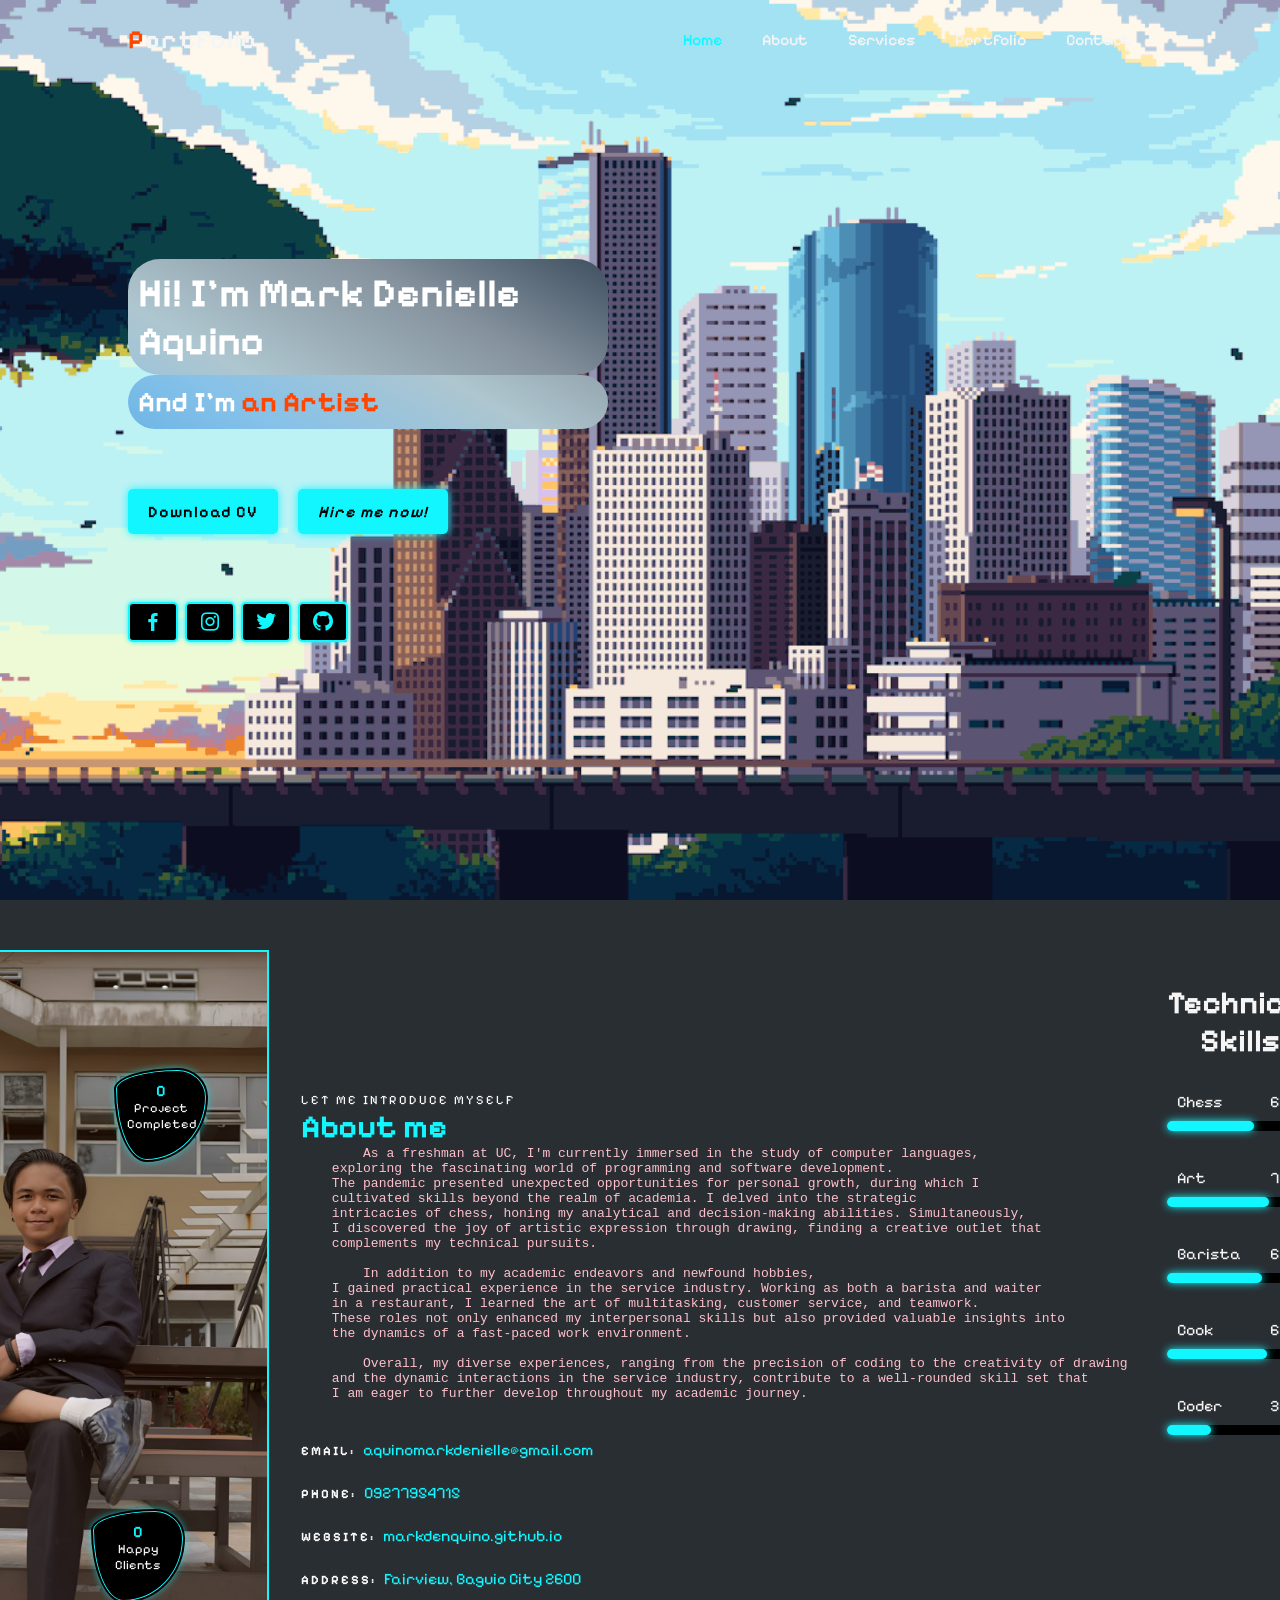
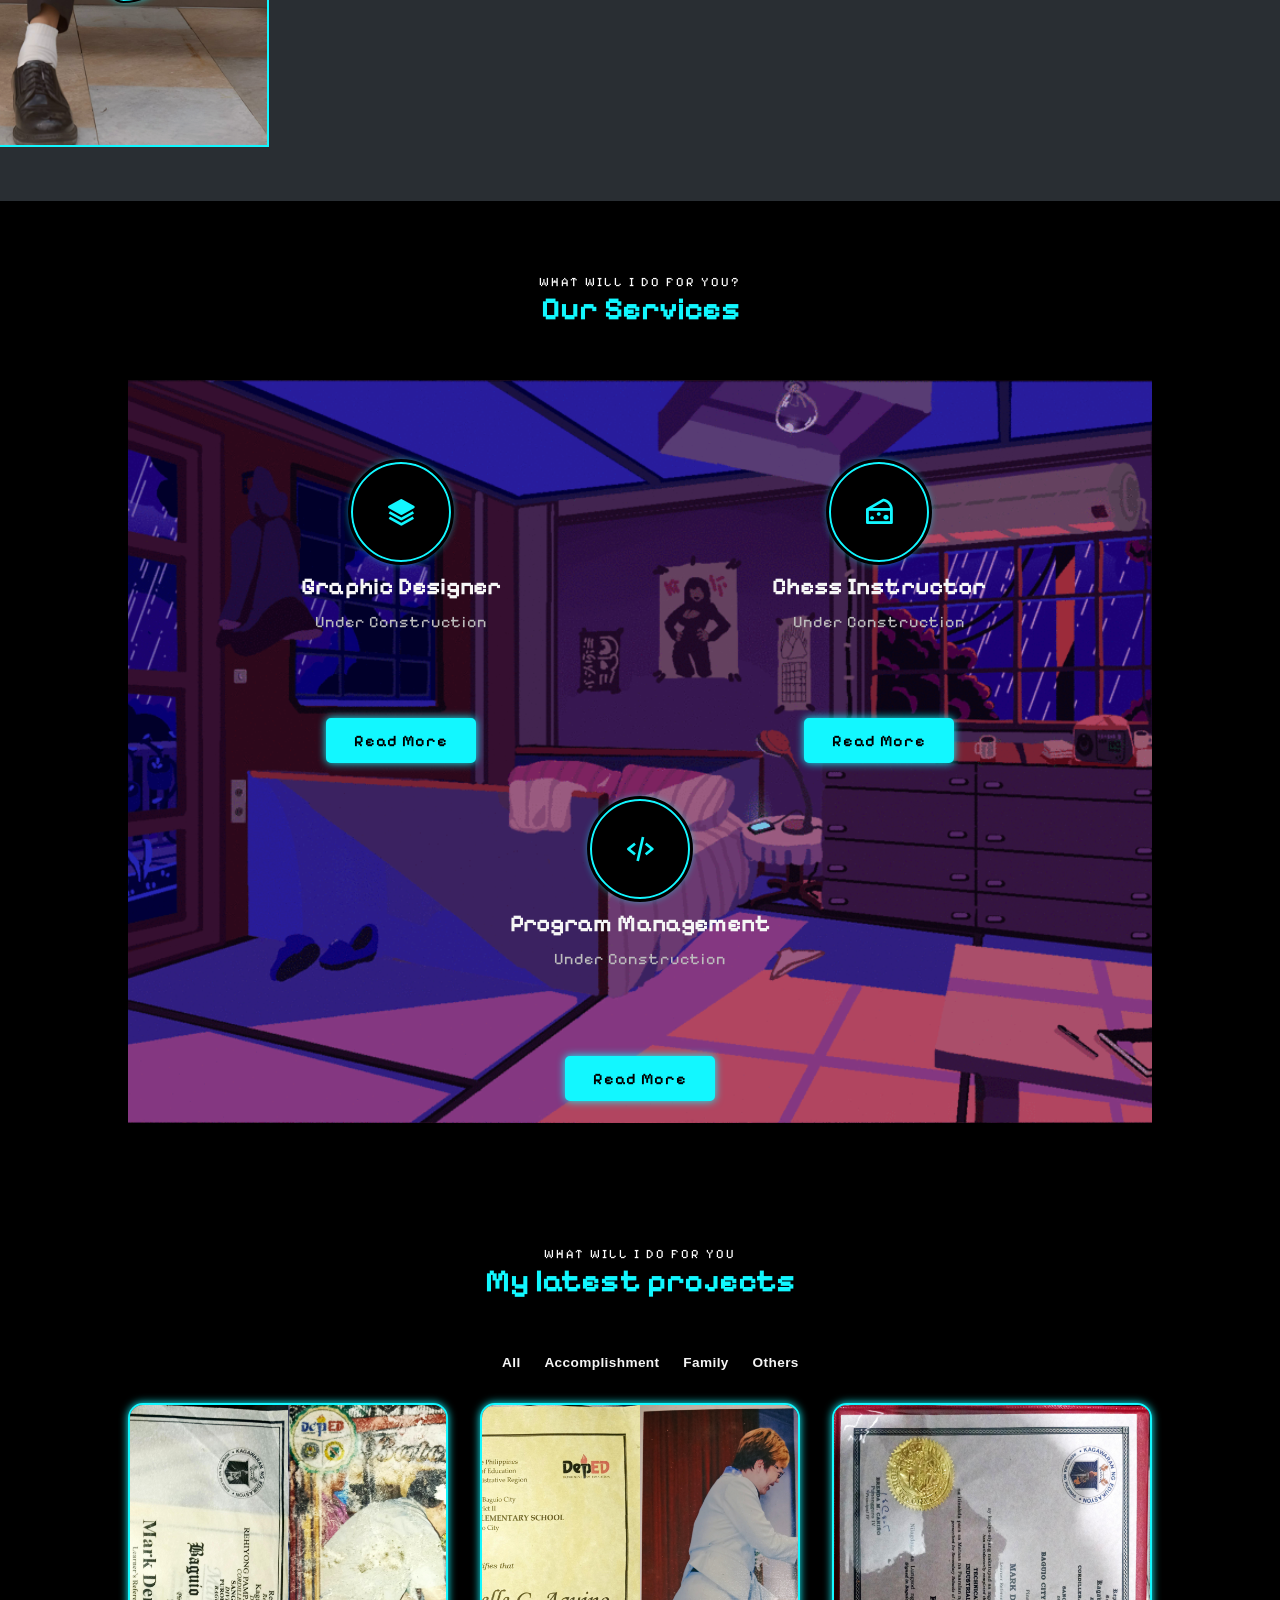
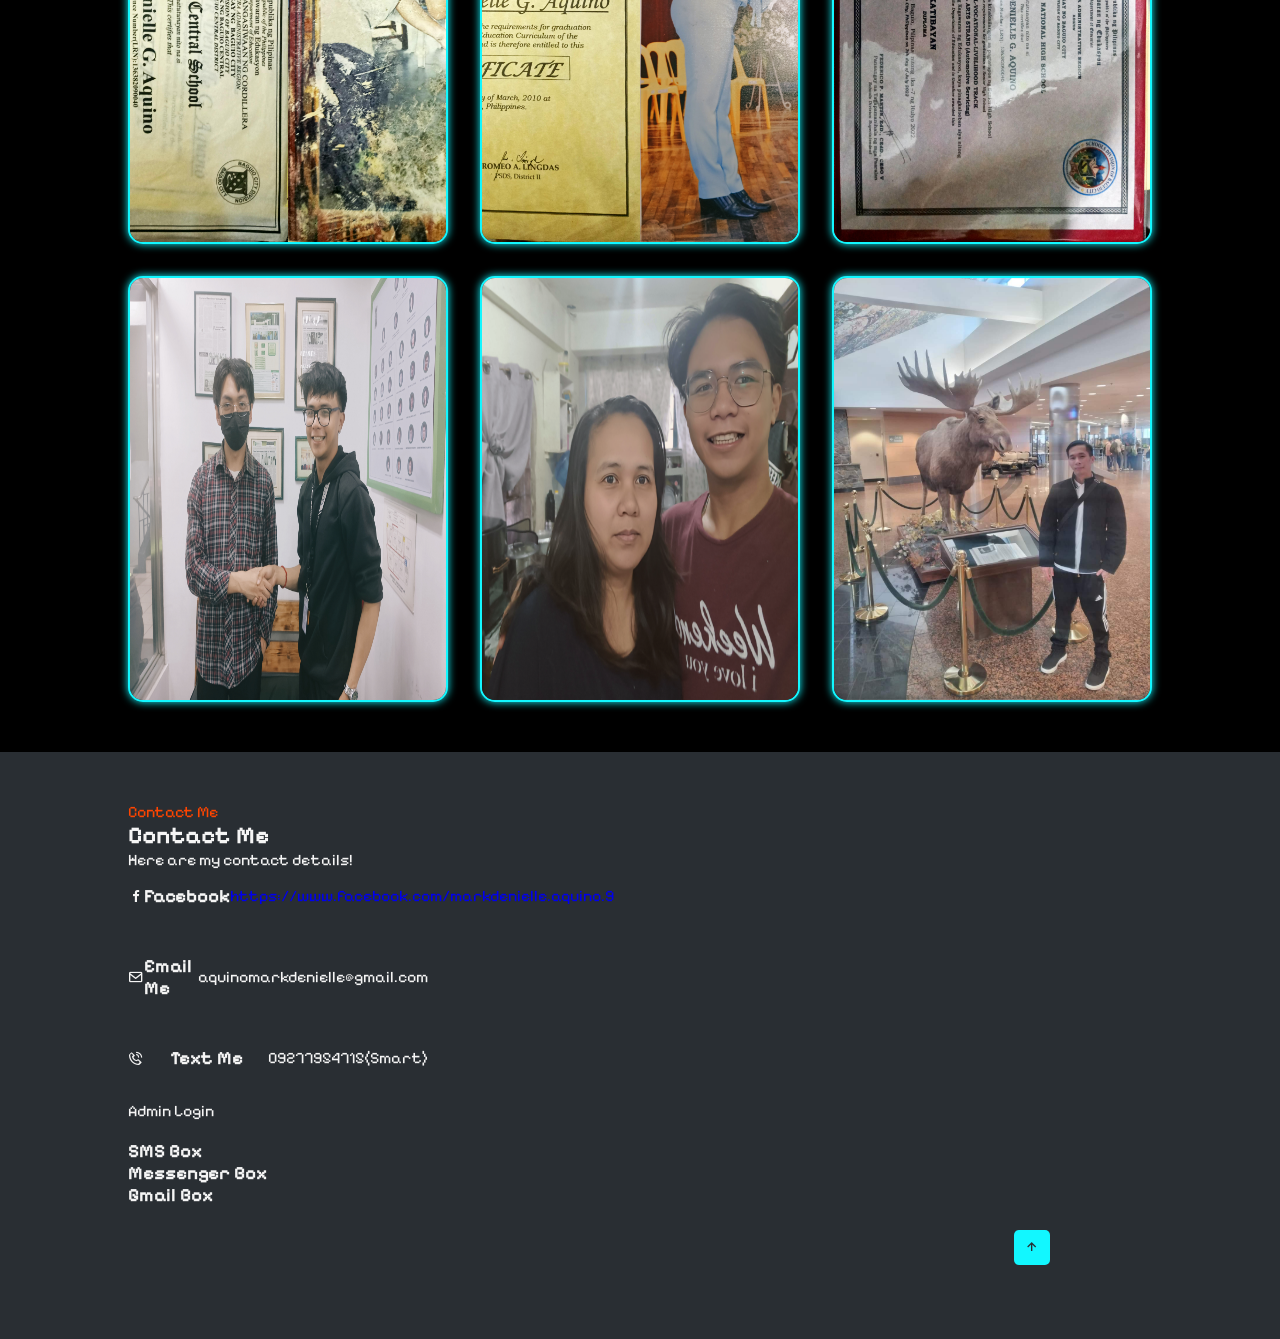
==== index.html @ eb41c7f5 "index.html" ====
<!DOCTYPE html>
<html lang="en">
<head>
    <meta charset="UTF-8">
    <meta http-equiv="X-UA-Compatible" content="IE=edge">
    <meta name="viewport" content="width-device-width, initial-scale=1.0">
    <title>Mark Aquino Portfolio Website</title>
    <link rel="stylesheet" href="style.css">
    <link href='https://unpkg.com/boxicons@2.1.4/css/boxicons.min.css' rel='stylesheet'>
    <link rel="preconnect" href="https://fonts.googleapis.com">
<link rel="preconnect" href="https://fonts.gstatic.com" crossorigin>
<link href="https://fonts.googleapis.com/css2?family=Pixelify+Sans&family=Poppins:wght@100;200;300;400;500;600;700;800;900&display=swap" rel="stylesheet">
</head>
<body>
    <!--header site-->
    <header>
        <div class="logo"><span>P</span>ortfolio</div>
        <ul class="navlist">
            <li><a href="#home" class="active" style="--i:1;">Home</a></li>
            <li><a href="#about" class="active" style="--i:2;">About</a></li>
            <li><a href="#services" class="active" style="--i:3;">Services</a></li>
            <li><a href="#portfolio" class="active" style="--i:5;">Portfolio</a></li>
            <li><a href="#contact" class="active" style="--i:6;">Contact</a></li>
        </ul>
        <div id="menu-icon" class="bx bx-menu"></div>
    </header>

    <!--home section-->
    <section id="home" class="home">
        <div class="home-content scroll-scale">
            <h1>Hi! I'm Mark Denielle Aquino</h1>
            <div class="change-text">
                <h3>And I'm</h3>
                <h3>
                    <span class="word">a&nbsp;Student&nbsp;in&nbsp;UC</span>
                    <span class="word">an&nbsp;Artist</span>
                    <span class="word">a&nbsp;Barista</span>
                    <span class="word">learning&nbsp;Computer&nbsp;science</span>
                </h3>
            </div>

            <div class="btn-box">
                <a href="#" class="btn">Download CV</a>
                <a href="#contact"><i class="btn">Hire me now!</i></a>
            </div>

            <div class="social-icons">
                <a href="https://www.facebook.com/markdenielle.aquino.9" target="_blank"><i class='bx bxl-facebook'></i></a>
                <a href="#"><i class='bx bxl-instagram'></i></a>
                <a href="#"><i class='bx bxl-twitter'></i></a>
                <a href="https://github.com/Markdenquino" target="_blank"><i class='bx bxl-github'></i></a>
            </div>

        </div>
        <div class="home-image scroll-scale">
            <div class="img-box">
                <img src="imgs/about me.png" alt="">
            </div>
        </div>
    </section>

        <!--about section-->
        <section id="about" class="about skills">
            <div class="img-about scroll-scale">
                <img src="img\Picsart_23-11-22_15-23-25-178.jpg" alt="">
                <div class="info-about1">
                    <span>0</span>
                    <p>Years of Experience</p>
                </div>
                <div class="info-about2">
                    <span>0</span>
                    <p>Project Completed</p>
                </div>
                <div class="info-about3">
                    <span>0</span>
                    <p>Happy Clients</p>
                </div>
            </div>

            <div class="about-content scroll-scale">
                <span>Let me Introduce myself</span>
                <h2>About me</h2>
                <pre>
        As a freshman at UC, I'm currently immersed in the study of computer languages, 
    exploring the fascinating world of programming and software development. 
    The pandemic presented unexpected opportunities for personal growth, during which I 
    cultivated skills beyond the realm of academia. I delved into the strategic 
    intricacies of chess, honing my analytical and decision-making abilities. Simultaneously, 
    I discovered the joy of artistic expression through drawing, finding a creative outlet that 
    complements my technical pursuits.

        In addition to my academic endeavors and newfound hobbies, 
    I gained practical experience in the service industry. Working as both a barista and waiter 
    in a restaurant, I learned the art of multitasking, customer service, and teamwork. 
    These roles not only enhanced my interpersonal skills but also provided valuable insights into 
    the dynamics of a fast-paced work environment.

        Overall, my diverse experiences, ranging from the precision of coding to the creativity of drawing 
    and the dynamic interactions in the service industry, contribute to a well-rounded skill set that 
    I am eager to further develop throughout my academic journey.
                </pre>
                <ul class="contact-list">
                    <li><span>Email:</span> aquinomarkdenielle@gmail.com</li>
                    <li><span>Phone:</span> 09277954715</li>
                    <li><span>Website:</span> markdenquino.github.io</li>
                    <li><span>Address:</span> Fairview, Baguio City 2600</li>
                </ul>
                </div>
            </div>

        <div class="skill-main">
            <div class="skill-left scroll-scale">
                <h3>Technical Skills</h3>
                <div class="skill-bar">
                    <div class="info">
                        <p>Chess</p>
                        <p>60%</p>
                    </div>
                    <div class="bar">
                        <span class="chess"></span>
                    </div>
                </div>
                
                <div class="skill-bar">
                    <div class="info">
                        <p>Art</p>
                        <p>70%</p>
                    </div>
                    <div class="bar">
                        <span class="art"></span>
                    </div>
                </div>

                <div class="skill-bar">
                    <div class="info">
                        <p>Barista</p>
                        <p>65%</p>
                    </div>
                    <div class="bar">
                        <span class="barista"></span>
                    </div>
                </div>

                <div class="skill-bar">
                    <div class="info">
                        <p>Cook</p>
                        <p>69%</p>
                    </div>
                    <div class="bar">
                        <span class="cook"></span>
                    </div>
                </div>

                <div class="skill-bar">
                    <div class="info">
                        <p>Coder</p>
                        <p>30%</p>
                    </div>
                    <div class="bar">
                        <span class="coder"></span>
                    </div>
                </div>
                
            </div>
            <div class="skill-right scroll-scale">
                <h3>Soft Skills</h3>
                <div class="professional">
                    <div class="box">
                        <div class="circle" data-dots="90" data-percent="72"></div>
                        <div class="text">
                            <big>72%</big>
                            <small>Team Work</small>
                        </div>
                    </div>

                    <div class="box">
                        <div class="circle" data-dots="90" data-percent="80"></div>
                        <div class="text">
                            <big>80%</big>
                            <small>Adaptability</small>
                        </div>
                    </div>

                    <div class="box">
                        <div class="circle" data-dots="90" data-percent="78"></div>
                        <div class="text">
                            <big>78%</big>
                            <small>Leadership</small>
                        </div>
                    </div>

                    <div class="box">
                        <div class="circle" data-dots="90" data-percent="62"></div>
                        <div class="text">
                            <big>62%</big>
                            <small>Communication</small>
                        </div>
                    </div>
                </div>
            </div>
        </div>
    </section>
    

        </section>

        <!--services-->
        <section id="services" class="services">
            <div class="main-text scroll-scale">
                <span>What will I do for you?</span>
                <h2>Our Services</h2>
            </div>

            <div class="section-services scroll-bottom">
                <div class="service-box">
                    <i class='bx bxs-layer service-icon'></i>
                    <h3>Graphic Designer</h3>
                    <p>Under Construction</p>
                    <div class="btn-box service-btn">
                        <a href="#" class="btn">Read More</a>
                    </div>
                </div>

                <div class="service-box">
                    <i class='bx bx-cheese service-icon'></i>
                    <h3>Chess Instructor</h3>
                    <p>Under Construction</p>
                    <div class="btn-box service-btn">
                        <a href="#" class="btn">Read More</a>
                    </div>
                </div>

                <div class="service-box">
                    <i class='bx bx-code-alt service-icon'></i>
                    <h3>Program Management</h3>
                    <p>Under Construction</p>
                    <div class="btn-box service-btn">
                        <a href="#" class="btn">Read More</a>
                    </div>
                </div>
            </div>
        
        </section>

        <!--portfolio-->
        <section id="portfolio" class="portfolio">
            <div class="main-text scroll-scale">
                <span>What will I do for you</span>
                <h2>My latest projects</h2>
            </div>
            <div class="container">
                <div class="filter-buttons">
                    <button class="btn" data-filter="all">All</button>
                    <button class="btn" data-filter=".accomplishment">Accomplishment</button>
                    <button class="btn" data-filter=".family">Family</button>
                    <button class="btn" data-filter=".others">Others</button>
                </div>
                <div class="portfolio-gallery">
                    <div class="port-box mix accomplishment">
                        <div class="port-image">
                            <img src="img/portfolio/kinder.jpeg" alt="">
                            <img src="img/portfolio/bata.jpeg" alt="">
                        </div>
                        <div class="port-content">
                            <h3>Roxas Elementary School</h3>
                            <p>2009-2010</p>
                            <a href="img/portfolio/kinder.jpeg" target="_blank"><i class='bx bx-link-external'></i></a>
                            
                        </div>
                    </div>

                    <div class="port-box mix accomplishment">
                        <div class="port-image">
                            <img src="img/portfolio/elem.jpeg" alt="">
                            <img src="img/portfolio/Picsart_23-11-12_19-49-20-960.jpg" alt="">
                        </div>
                        <div class="port-content">
                            <h3>Baguio Central School</h3>
                            <p>2010-2016</p>
                            <a href="img/portfolio/elem.jpeg" target="_blank"><i class='bx bx-link-external'></i></a>
                        </div>
                    </div>

                    <div class="port-box mix accomplishment">
                        <div class="port-image">
                            <img src="img/portfolio/high.jpeg" alt="">
                        </div>
                        <div class="port-content">
                            <h3>Baguio City National High School</h3>
                            <p>2016-2022</p>
                            <a href="img/Portfolio/high.jpeg" target="_blank"><i class='bx bx-link-external'></i></a>
                        </div>
                    </div>

                    <div class="port-box mix accomplishment">
                        <div class="port-image">
                            <img src="img/portfolio/jeremaiah.jpg">
                        </div>
                        <div class="port-content">
                            <h3>University of the Cordillera</h3>
                            <p>2023-present</p>
                            <a href="img/portfolio/jeremaiah.jpg" target="_blank"><i class='bx bx-link-external'></i></a>
                        </div>
                    </div>

                    <div class="port-box mix family">
                        <div class="port-image">
                            <img src="img/portfolio/mama.png" alt="">
                        </div>
                        <div class="port-content">
                            <h3>Mother</h3>
                            <p>💗</p>
                            <a href="img/portfolio/mama.png" target="_blank"><i class='bx bx-link-external'></i></a>
                        </div>
                    </div>

                    <div class="port-box mix family">
                        <div class="port-image">
                            <img src="img/portfolio/dada.jpg" alt="">
                        </div>
                        <div class="port-content">
                            <h3>Father</h3>
                            <p>💗</p>
                            <a href="img/Portfolio/dada.jpeg" target="_blank"><i class='bx bx-link-external'></i></a>
                        </div>
                    </div>
                </div>
            </div>
        </section>

        <!-- contact us -->

    <section id="contact" class="contact">
      <div class="container">
    
        <div class="section-title">
          <span>Contact Me</span>
          <h2>Contact Me</h2>
          <p>Here are my contact details!</p>
        </div>
    
        <div class="row">
    
          <div class="col-lg-6">
    
            <div class="row">
              <div class="col-md-12">
                <div class="info-box">
                  <i class="bx bxl-facebook"></i>
                  <h3>Facebook</h3>
                  <div class="social-links">
                    <a href="https://www.facebook.com/markdenielle.aquino.9" target="_blank">https://www.facebook.com/markdenielle.aquino.9</a>
                  </div>
                </div>
              </div>
              <div class="col-md-6">
                <div class="info-box mt-4">
                  <i class="bx bx-envelope"></i>
                  <h3>Email Me</h3>
                  <p>aquinomarkdenielle@gmail.com</p>
                </div>
              </div>
              <div class="col-md-6">
                <div class="info-box mt-4">
                  <i class="bx bx-phone-call"></i>
                  <h3>Text Me</h3>
                  <p>09277954715(Smart)</p>
                </div>
              </div>
    
                    <p>Admin Login</p>
        <!-- Add buttons to initiate auth sequence and sign out -->
        <button id="authorize_button" onclick="handleAuthClick()">Authorize</button>
        <button id="signout_button" onclick="handleSignoutClick()">Sign Out</button>
    
        <div>
          <h3>SMS Box</h3>
          <div id="smsBox" style="white-space: pre-wrap;"></div>
        </div>
    
        <div>
          <h3>Messenger Box</h3>
          <div id="messengerBox" style="white-space: pre-wrap;"></div>
        </div>
    
        <div>
          <h3>Gmail Box</h3>
          <div id="gmailBox" style="white-space: pre-wrap;"></div>
        </div>
    
        <script type="text/javascript">
          /* exported gapiLoaded */
          /* exported gisLoaded */
          /* exported handleAuthClick */
          /* exported handleSignoutClick */
    
          // TODO(developer): Set to client ID and API key from the Developer Console
          const CLIENT_ID = '341995316239-t1v670jhia7dpal0gkc9jlulnps1a6rb.apps.googleusercontent.com';
          const API_KEY = 'AIzaSyD4J69QUS83HtX-qk3BdALQt1gouTHRd3E';
    
          // Discovery doc URL for APIs used by the quickstart
          const DISCOVERY_DOC = 'https://www.googleapis.com/discovery/v1/apis/gmail/v1/rest';
    
          // Authorization scopes required by the API; multiple scopes can be
          // included, separated by spaces.
          const SCOPES = 'https://www.googleapis.com/auth/gmail.readonly';
    
          let tokenClient;
          let gapiInited = false;
          let gisInited = false;
    
          document.getElementById('authorize_button').style.visibility = 'hidden';
          document.getElementById('signout_button').style.visibility = 'hidden';
    
          /**
           * Callback after api.js is loaded.
           */
          function gapiLoaded() {
            gapi.load('client', initializeGapiClient);
          }
    
          /**
           * Callback after the API client is loaded. Loads the
           * discovery doc to initialize the API.
           */
          async function initializeGapiClient() {
            await gapi.client.init({
              apiKey: API_KEY,
              discoveryDocs: [DISCOVERY_DOC],
            });
            gapiInited = true;
            maybeEnableButtons();
          }
    
          /**
           * Callback after Google Identity Services are loaded.
           */
          function gisLoaded() {
            tokenClient = google.accounts.oauth2.initTokenClient({
              client_id: CLIENT_ID,
              scope: SCOPES,
              callback: '', // defined later
            });
            gisInited = true;
            maybeEnableButtons();
          }
    
          /**
           * Enables user interaction after all libraries are loaded.
           */
          function maybeEnableButtons() {
            if (gapiInited && gisInited) {
              document.getElementById('authorize_button').style.visibility = 'visible';
            }
          }
    
          /**
           *  Sign in the user upon button click.
           */
          function handleAuthClick() {
            tokenClient.callback = async (resp) => {
              if (resp.error !== undefined) {
                throw resp;
              }
              document.getElementById('signout_button').style.visibility = 'visible';
              document.getElementById('authorize_button').innerText = 'Refresh';
              await listMessages();
            };
    
            if (gapi.client.getToken() === null) {
              // Prompt the user to select a Google Account and ask for consent to share their data
              // when establishing a new session.
              tokenClient.requestAccessToken({ prompt: 'consent' });
            } else {
              // Skip display of account chooser and consent dialog for an existing session.
              tokenClient.requestAccessToken({ prompt: '' });
            }
          }
    
          /**
           *  Sign out the user upon button click.
           */
          function handleSignoutClick() {
            const token = gapi.client.getToken();
            if (token !== null) {
              google.accounts.oauth2.revoke(token.access_token);
              gapi.client.setToken('');
              document.getElementById('content').innerText = '';
              document.getElementById('authorize_button').innerText = 'Authorize';
              document.getElementById('signout_button').style.visibility = 'hidden';
            }
          }
         
          /* exported gapiLoaded */
          /* exported gisLoaded */
          /* exported handleAuthClick */
          /* exported handleSignoutClick */
    
          // ... (unchanged code)
    
          /**
           * Print messages in the authorized user's inbox and categorize them into different boxes.
           */
          async function listMessages() {
            let response;
            try {
              response = await gapi.client.gmail.users.messages.list({
                'userId': 'me',
                'maxResults': 10, // Adjust as needed
              });
            } catch (err) {
              document.getElementById('content').innerText = err.message;
              return;
            }
            const messages = response.result.messages;
            if (!messages || messages.length === 0) {
              document.getElementById('content').innerText = 'No messages found.';
              return;
            }
    
            // Clear existing content in boxes
            document.getElementById('smsBox').innerText = '';
            document.getElementById('messengerBox').innerText = '';
            document.getElementById('gmailBox').innerText = '';
    
            // Fetch and display message content
            for (const message of messages) {
              try {
                const messageDetails = await gapi.client.gmail.users.messages.get({
                  'userId': 'me',
                  'id': message.id,
                });
    
                const fromHeader = messageDetails.result.payload.headers.find(header => header.name === 'From');
                const toHeader = messageDetails.result.payload.headers.find(header => header.name === 'To');
                const subjectHeader = messageDetails.result.payload.headers.find(header => header.name === 'Subject');
                const fromAddress = fromHeader ? fromHeader.value : '';
                const toAddress = toHeader ? toHeader.value : '';
                const subject = subjectHeader ? subjectHeader.value : '';
                const body = messageDetails.result.snippet;
    
                const messageText = `From: ${fromAddress}\nSubject: ${subject}\nBody: ${body}\n\n`;
    
                // Categorize messages based on the email receiver and subject
                if (toAddress.includes('SMS') || subject.includes('SMS')) {
                  document.getElementById('smsBox').innerText += messageText;
                } else if (toAddress.includes('Facebook') || subject.includes('Facebook')) {
                  document.getElementById('messengerBox').innerText += messageText;
                } else if (toAddress.includes('aquinomarkdenielle@gmail.com')) {
                  document.getElementById('gmailBox').innerText += messageText;
                }
              } catch (error) {
                console.error('Error fetching message details:', error);
              }
            }
          }
        </script>
        <script async defer src="https://apis.google.com/js/api.js" onload="gapiLoaded()"></script>
        <script async defer src="https://accounts.google.com/gsi/client" onload="gisLoaded()"></script>
            <!-- paa ko -->

        <footer>
            <p class="scroll-scale">Copyright &copy; 2023 by MarkAquino || All right desurv</p>
            <a href="#home"><i class="bx bx-up-arrow-alt"></i></a>
        </footer>

    <script src="mixitup.min.js"></script>
    <script src="script.js"></script>
    
</body>
</html>
---- style.css ----
@import url('https://fonts.googleapis.com/css2?family=Poppins:wght@100;200;300;400;500;600;700;800;900&display=swap');

*{
    padding: 0;
    margin: 0;
    box-sizing: border-box;
    list-style: none;
    scroll-behavior: smooth;
    text-decoration: none;
}

:root{
    --text-color:#f5f5f5;
    --hover-color:#12f7ff;
    --bg-color:black;
    --secon-bg-color:#292e33;
    --big-font:2.5rem;
    --normal-font:2rem;
    --neon-box-shadow: 0 0 .5rem#12f7ff;
    --h2-font:3rem;
    --font-neon-text-shadow: 0 0 10px rgba(18,247,255,0.6),
    0 0 20px rgba(18,247,255,0.6),
    0 0 30px rgba(18,247,255,0.6),
    0 0 40px rgba(18,247,255,0.6),
    0 0 70px rgba(18,247,255,0.6),
    0 0 80px rgba(18,247,255,0.6),
    0 0 100px rgba(18,247,255,0.6),
    0 0 150px rgba(18,247,255,0.6);
}

::-webkit-scrollbar{
    height: 0;
    width: .5rem;
}

::-webkit-scrollbar-track{
    background: var(--secon-bg-color);
}

::-webkit-scrollbar-thumb{
    background: var(--hover-color);
    border-radius: 5rem;
}

body{
    font-family: 'Pixelify Sans', sans-serif;
    background-color: var(--bg-color);
    color: var(--text-color);
}

header{
    position: fixed;
    top: 0;
    left: 0;
    z-index: 1000;
    border-bottom: 1px solid transparent;
    display: flex;
    align-items: center;
    justify-content: space-between;
    width: 100%;
    padding: 20px 10%;
}

header.sticky{
    background-color: var(--bg-color);
    border-bottom: 1px solid var(--secon-bg-color);
    padding: 12px 10%;
}

.logo{
    font-size: 26px;
    font-weight: 700;
    letter-spacing: 1px;
}

span{
    color: orangered;
}

.navlist{
    display: flex;
}

.navlist a{
    display: inline-block;
    color: var(--text-color);
    font-weight: 500;
    padding: 10px 20px;
    animation: slideAnimation 1s ease forwards;
    animation-delay: calc(.3s*var(--i));
    opacity: 0;
    transition: .2s;
}

.navlist a:hover{
    color: var(--hover-color);
    text-shadow: 0 0 10px rgba(18,247,255,0.6),
    0 0 20px rgba(18,247,255,0.6),
    0 0 30px rgba(18,247,255,0.6),
    0 0 40px rgba(18,247,255,0.6),
    0 0 70px rgba(18,247,255,0.6),
    0 0 80px rgba(18,247,255,0.6),
    0 0 100px rgba(18,247,255,0.6),
    0 0 150px rgba(18,247,255,0.6); 
}

.navlist a.active{
    color: var(--hover-color);
}

#menu-icon{
    font-size: 1.8rem;
    z-index: 10001;
    cursor: pointer;
    margin-left: 25px;
    background: var(--hover-color);
    border-radius: 3px;
    color: var(--secon-bg-color);
    display: none;
}

section{
    padding: 50px 10%;
}

html{
    scroll-behavior: smooth;
}

.home{
    min-height: 100vh;
    height: 100%;
    width: 100%;
    display: grid;
    grid-template-columns: repeat(2,1fr);
    align-items: center;
    grid-gap: 4em;
    position: relative;
    background: url(img/bg.gif) center no-repeat;
    background-size: cover;
    color: white; /* Adjust text color for better visibility */
}

.home-content{
    max-width: 600px;
}

.home-content h1 {
    font-size: var(--big-font);
    font-weight: 700;
    background: linear-gradient(30deg, #3498db, #5dade2, #85c1e9, #aec6cf, #85929e, #2c3e50, black, #2c3e50, #85929e, #aec6cf, #85c1e9, #5dade2);
    background-size: 500% 500%; /* Increase background size for the sliding effect */
    animation: slideGradient 30s infinite;
    border-radius: 2rem;
    display: inline-block; /* Add this line */
    padding: 10px; /* Add padding to control the space around the text */
}

.change-text {
    font-size: 1.5rem;
    font-weight: 600;
    background: linear-gradient(30deg, #3498db, #5dade2, #85c1e9, #aec6cf, #85929e, #2c3e50, black, #2c3e50, #85929e, #aec6cf, #85c1e9, #5dade2);
    background-size: 500% 500%; /* Increase background size for the sliding effect */
    animation: slideGradient 30s infinite;
    display: block;
    width: 100%;
    padding: 10px; /* Add padding as needed */
    border-radius: 2em
}

.change-text h3{
    display: inline-flex;
    margin: 0;
    vertical-align: top;
}

.change-text h3 .word{
    position: absolute;
    display: flex;
    opacity: 0;;
}

.change-text h3 .word .letter{
    transform-origin: center center 25px;
}

.change-text h3 .word .letter.out{
    transform: rotateX(90deg);
    transition: 0.32s cubic-bezier(0.6,0,0.7,0.2);
}

.change-text h3 .word .letter.in{
    transition: 0,38s ease;
}

.change-text h3 .word .letter.behind{
    transform: rotateX(-90deg);
}

.home-content p{
    color:#bdbdbd;
    line-height: 1.6;
}

.info-box{
    display: inline-flex;
    justify-content: space-between;
    align-items: center;
    width: 300px;
    margin: 1rem 0 2rem;
}

.info-box h5{
    font-weight: 600;
    color: var(--text-color);
    font-size: 1rem;
}

.info-box span{
    font-size: .9rem;
    color:#bdbdbd;
}

.btn-box{
    display: flex;
    justify-content: space-between;
    width: 320px;
    height: 45px;
    position: relative;
    top: 60px;
}

.btn-box .btn{
    display: inline-flex;
    justify-content: center;
    align-items: center;
    width: 150px;
    height: 100%;
    background-color: var(--hover-color);
    color: var(--bg-color);
    font-size: 1rem;
    letter-spacing: 1px;
    font-weight: 600;
    transition: .6s;
    box-shadow: var(--neon-box-shadow);
    border-radius: 5px;
    position: relative; overflow: hidden;
    z-index: 1;
    border: 2px solid var(--hover-color);
}

.btn:hover{
    color: var(--hover-color);
}

.btn::before{
    content: "";
    position: absolute;
    top: 0;
    left: 0;
    background: var(--bg-color);
    width: 0;
    height: 100%;
    z-index: -1;
    transition: .4s;
}

.btn:hover::before{
    width: 100%;
}

.btn:nth-child(2){
    background: var(--bg-color);
    color: var(--hover-color);
}

.btn:nth-child(2):hover{
    color: var(--bg-color);
}

a.btn:nth-child(2)::before{
    background: var(--hover-color);
}


.social-icons{
    margin-top: 8rem;
    display: flex;
    justify-content: space-between;
    width: 220px;
    height: 40px;
}

.social-icons a{
    display: inline-flex;
    width: 50px;
    height: 100%;
    justify-content: center;
    align-items: center;
    background: var(--bg-color);
    color: var(--hover-color);
    border: 2px solid var(--hover-color);
    transition: .6s;
    box-shadow: 0 0 0.3rem #12f7ff;
    border-radius: 5px;
    position: relative;
    z-index: 1;
    overflow: hidden;

}

.social-icons a i{
    font-size: 1.5rem;
}

.social-icons a:hover{
    color: var(--bg-color);
}

.social-icons a::before{
    content: "";
    position: absolute;
    top: 0;
    left: 0;
    width: 0;
    height: 100%;
    background: var(--hover-color);
    transition: .6s;
    z-index: -1;
}

.social-icons a:hover::before{
    width: 100%;
}

.home-image{
    position: relative;
}

.img-box{
    text-align: center;
}

.img-box img{
    width: 100%;
    max-width: 600px;
    height: auto;
}

/* About section */

.about{
    display: flex;
    justify-content: center;
    align-items: center;
    grid-gap: 2rem;
    background: var(--secon-bg-color);
}

.about .img-about{
    text-align: center;
    position: relative;
}

.about .img-about img{
    max-width: 450px;
    height: auto;
    border: 2px solid var(--hover-color);
    border-radius: 2rem rgb(127, 98, 255);
}

.about-content span{
    color:#fdfdfd;
    font-size: .8rem;
    font-weight: 200;
    letter-spacing: 2px;
    text-transform: uppercase;
}

.about-content h2{
    color: var(--hover-color);
    font-weight: 700;
    font-size: var(--normal-font)
}

.about-content h3{
    font-weight: 600;
    font-size: 1.5rem;
    margin-bottom: .2rem;

}

.about-content pre{
    color: pink;
    font-weight: 300;
    margin-bottom: 1.5rem;
}

.about-content .contact-list {
    list-style-type: none;
    padding: 0;
}

.about-content .contact-list li {
    color: var(--hover-color);
    font-weight: 300;
    margin-bottom: 1.5rem;
}

.about-content .contact-list li span {
    font-weight: bold;
    margin-right: 5px;
}

.info-about1,
.info-about2,
.info-about3{
    background: var(--bg-color);
    font-size: .8rem;
    position: absolute;
    padding: 10px;
    width: 90px;
    height: 90px;
    border-radius: 69% 31% 66% 34% / 21% 30% 70% 79%;
    display: block;
    box-shadow: var(--neon-box-shadow);
    border: 1px solid var(--hover-color);
    outline: 2px solid var(--bg-color);
    z-index: 100;
    animation: morph 6s linear infinite;
}

.info-about1{
    left: 0;
    top: 34%;
}

.info-about2{
    left: 66%;
    top: 15%;
}

.info-about3{
    left: 61%;
    top: 70%;
}

.img-about span{
    color: var(--hover-color);
    font-size: 1rem;
    font-weight: 600;
}

/* Service */

.main-text {
    width: 100%;
    text-align: center;
    margin-bottom: 2rem;
    color: var(--hover-color);
    background-color: rgba(0, 0, 0, 0.5); /* Add a semi-transparent background to the main text */
    padding: 20px; /* Add padding to the main text */
}

.main-text h2{
    font-weight: 700;
    font-size: var(--normal-font);
}

.main-text span{
    color:#fdfdfd;
    font-size: .8rem;
    font-weight: 200;
    letter-spacing: 2px;
    text-transform: uppercase;
}

.section-services {
    display: flex;
    justify-content: center;
    align-items: center;
    flex-wrap: wrap;
    grid-gap: 2rem;
    background-image: url('img/sec_bg.gif'); /* Replace 'path/to/your/image.jpg' with the actual path to your background image */
    background-size: cover;
    background-position: center;
    padding: 50px; /* Adjust the padding as needed */
}

.section-services .service-box {
    flex: 1 1 18rem;
    padding: 2rem 1rem 2rem;
    text-align: center;
    transition: transform .4s;
    border-radius: 10px;
}

.service-btn{
    width: auto;
    justify-content: center;
}

.service-box:hover{
    transform: translateY(-.9rem);
}

.service-icon{
    border: 2px solid var(--hover-color);
    padding: 2rem;
    background: var(--bg-color);
    display: flex;
    align-items: center;
    font-size: 2rem;
    border-radius: 50%;
    position: relative;
    color: var(--hover-color);
    box-shadow: var(--neon-box-shadow);
    outline: 3px solid var(--bg-color);

}

.service-box h3{
    margin-top: 10px;
    font-size: 1.5rem;

}

.service-box p{
    margin: .5rem 0 1.5rem 0;
    font-weight: 300;
    letter-spacing: 1px;
    color:#bdbdbd;
    line-height: 1.6;
}

/* Skills left */

.skills{
    background: var(--secon-bg-color);
}

.skill-main{
    width: 100%;
    display: grid;
    grid-template-columns: repeat(2,1fr);
    grid-row-gap: 30px;
    grid-column-gap: 50px;
}

.skill-bar{
    margin-bottom: 2.3rem;
}

.skill-main h3{
    margin-bottom: 2rem;
    font-size: var(--normal-font);
    text-align: center;
}

.skill-left .skill-bar .info{
    display: flex;
    justify-content: space-between;
    align-items: center;
    padding: 0 10px;
}


.skill-left .skill-bar .bar{
    width: 100%;
    height: 10px;
    background-color: var(--bg-color);
    border-radius: 25px;
    margin-top: 10px;
    position: relative;
}

.skill-bar .bar span{
    width: 50%;
    height: 100%;
    position: absolute;
    left: 0;
    background: var(--hover-color);
    border-radius: 25px;
    box-shadow: var(--neon-box-shadow);
}

.skill-bar .bar .chess{
    width: 60%;
    animation: chess 2s;
}

.skill-bar .bar .art{
    width: 70%;
    animation: art 3s;
}

.skill-bar .bar .barista{
    width: 65%;
    animation: barista 4s;
}

.skill-bar .bar .cook{
    width: 69%;
    animation: cook 5s;
}

.skill-bar .bar .coder{
    width: 30%;
    animation: coder 6s;
}

/* Skills right */

.professional{
    display: grid;
}

.box{
    position: relative;
    margin: 10px 0;
    flex: 1 1 15rem;
}

.box .text{
    text-align: center;
    color: #fff;
    font-size: 1rem;
}

.box .text big{
    font: 400;
    letter-spacing: 1px;
    position: absolute;
    top: 40%;
    left: 50%;
    transform: translate(-50%, -50%);
}

.box .text small{
    display: block;
    font-weight: 600;
}

.circle{
    width: 100%;
    height: 120px;
    display: flex;
    justify-content: center;
    align-items: center;
}

.circle .points{
    width: 2px;
    height: 10px;
    background-color: var(--bg-color);
    position: absolute;
    border-radius: 3px;
    transform: rotate(calc(var(--i)*var(--rot))) translateY(-45px);
}

.points.marked{
    animation: glow 0.04s linear forwards;
    animation-delay: calc(var(--i)*0.05s);
}

/* portfolio */

.filter-buttons{
    margin: 2rem;
    text-align: center;
}

.filter-buttons .btn{
    background: none;
    outline: none;
    border: none;
    cursor: pointer;
    font-size: .85rem;
    font-weight: 600;
    letter-spacing: .4px;
    margin-left: 1.3rem;
    color: var(--text-color);
}

.filter-buttons .btn:hover{
    color: var(--hover-color);
}

.portfolio-gallery{
    display: grid;
    grid-template-columns: repeat(auto-fill, minmax(270px, 1fr));
    gap: 2rem;
}

.port-box{
    position: relative;
    border-radius: 15px;
    overflow: hidden;
    background: #292e33;
    display: flex;
    grid-template-rows: 1fr auto;
    align-items: center;
    border: 2px solid var(--hover-color);
    box-shadow: var(--neon-box-shadow);
}

.port-image{
    display: flex;
    align-items: center;
    justify-content: center;
    height: 100%;
    width: 100%;
}

.port-image img{
    width: 100%;
    opacity: .5s;
    height: 100%;
    transition: .5s;
}

.port-content{
    position: absolute;
    bottom: 0;
    left: 0;
    width: 100%;
    height: 100%;
    opacity: 0;
    background: linear-gradient(rgba(0,0,0,.2), #12f7ff);
    display: flex;
    align-items: center;
    justify-content: center;
    flex-direction: column;
    text-align: center;
    transition: 0.5s;
    padding: 0 2rem;
}

.port-box:hover .port-content{
    opacity: 1;
}

.port-box:hover .port-image img{
    transform: scale(1.1);
}

.port-content h3{
    font-size: 1.5rem;
    font-weight: 600;
}

.port-content p{
    font-size: .8rem;
    margin: 5px 0 15px 0;
}

.port-content a{
    background: #fff;
    border-radius: 50%;
    display: inline-flex;
    justify-content: center;
    align-items: center;
    width: 50px;
    height: 50px;
    border: 1px solid var(--hover-color);
    outline: 2px solid #fff;
}

.port-content a i{
    font-size: 1.3rem;
    color: var(--secon-bg-color);
}

/* Contact */

.contact{
    background: var(--secon-bg-color);
    width: 100%;
}

.contact form{
    text-align: center;
    max-width: 50rem;
    margin: 1rem auto;
    margin-bottom: 3rem;
}

.contact form input,
.contact form textarea{
    width: 100%;
    color: var(--text-color);
    background: var(--bg-color);
    margin-bottom: .8rem;
    border: none;
    border-radius: 5px;
    padding: .7rem;
}

.contact form textarea{
    resize: none;
}

.formBtn{
    display: flex;
    justify-content: center;
    width: 100%;
}

.formBtn .btn{
    cursor: pointer;
    font-size: 1rem;
}

/* paa */

footer{
    padding: 1.5rem 10%;
    display: flex;
    align-items: center;
    justify-content: space-between;
}

footer p{
    color: #bdbdbd;
}

footer a{
    display: inline-flex;
    justify-content: center;
    color: var(--text-color);
    background: var(--hover-color);
    padding: .6rem;
    border-radius: 5px;
}

footer a i{
    font-size: 1rem;
    color: var(--secon-bg-color);
}

/* break points */

@media(max-width:991px){
    header,
    header.sticky{
        padding: 15px 5%;
    }
    footer{
        padding: 15px 5%;
    }
    section{
        padding: 15px 5%;
    }
    navlist a{
        padding: 15px 5%;
    }
    :root{
        --big-font:2.2rem;
        --normal-font:1.8rem;
        --neon-box-shadow: 0 0 .8rem#12f7ff;
        --h2-font:3rem;
    }
    .home-content{
        margin-top: 2rem;
    }
    .social-icons{
        margin-top: 2rem;
    }
}

@media(max-width:768px){
    #menu-icon{
        display: block;
        transition: all .4s ease;
    }
    #menu-icon.bx-x{
        transform: rotate(-360deg);
    }
    .navlist{
        display: flex;
        position: absolute;
        top: -1000px;
        right: 0;
        left: 0;
        flex-direction: column;
        background: var(--bg-color);
        text-align: left;
        padding: 0 5%;
        transition: all .45s ease;
    }
    .navlist a{
        display: block;
        padding-bottom: 1rem;
        font-size: 1rem;
    }
    .navlist.open{
        top: 100%;
    }
    .home{
        grid-template-columns: 1fr;
    }
    .home-image{
        margin-bottom: 5rem;
    }
    .about{
        flex-direction: column-reverse;
    }
    .skill-main{
        grid-template-columns: 1fr;
    }
    .filter-buttons{
        margin: 2.5rem 0;
    }
    footer p{
        font-size: .8rem;
    }
}

@media(max-width:420px){
    html{
        font-size: 80%;
    }
    footer p{
        font-size: .6rem;
    }
    .filter-buttons .btn{
        font-size: .8rem;
    }
    .img-about img{
        width: 250px;
    }
}

/* parallax */

.scroll-scale{
    opacity: 0;
    transform: scale(.9);
    transition: all 2s;
}

.scroll-bottom{
    opacity: 0;
    transform: translateY(300px);
    transition: 3s;
}

.scroll-top{
    opacity: 0;
    transform: translateY(-300px);
    transition: 3s;
}

.scroll-items{
    opacity: 1;
    transform: translateX(0);
}

















/* Key frame */

@keyframes morph{
    0%,
    
    100%{
        border-radius: 40% 60% 70% 30% / 40% 40% 60% 50%;
    }
    
    30%{
        border-radius: 70% 30% 50% 50% / 30% 30% 70% 70%;
    }
    
    60%{
        border-radius: 100% 60% 60% 100% / 100% 100% 60% 50%;
    }

    80%{
        border-radius: 69% 31% 66% 34% / 21% 30% 70% 79%;
    }
    
}

@keyframes chess{
    0% {
        width: 0%;
    }
    100% {
        width: 60%;
    }
}

@keyframes art{
    0% {
        width: 0%;
    }
    100% {
        width: 70%;
    }
}

@keyframes barista{
    0% {
        width: 0%;
    }
    100% {
        width: 65%;
    }
}

@keyframes cook{
    0% {
        width: 0%;
    }
    100% {
        width: 69%;
    }
}

@keyframes coder{
    0% {
        width: 0%;
    }
    100% {
        width: 30%;
    }
}

@keyframes glow{
    0%{
        background: var(--bg-color);
        box-shadow: none;
    }
    100%{
        background: var(--hover-color);
        box-shadow: var(--neon-box-shadow);
    }
}

@keyframes slideAnimation{
    0%{
        opacity: 0;
        transform: translateY(100px);
    }
    100%{
        opacity: 1;
        transform: translateY(0);
    }
}

@keyframes move-down{
    80%{
        opacity: 0.5s;
    }
    100%{
        transform: translateY(5.3rem);
        opacity: 0;
    }
}

@keyframes slideGradient {
    0% {
        background-position: 0% 50%;
    }
    25% {
        background-position: 25% 50%;
    }
    50% {
        background-position: 50% 50%;
    }
    75% {
        background-position: 75% 50%;
    }
    100% {
        background-position: 100% 50%;
    }
}
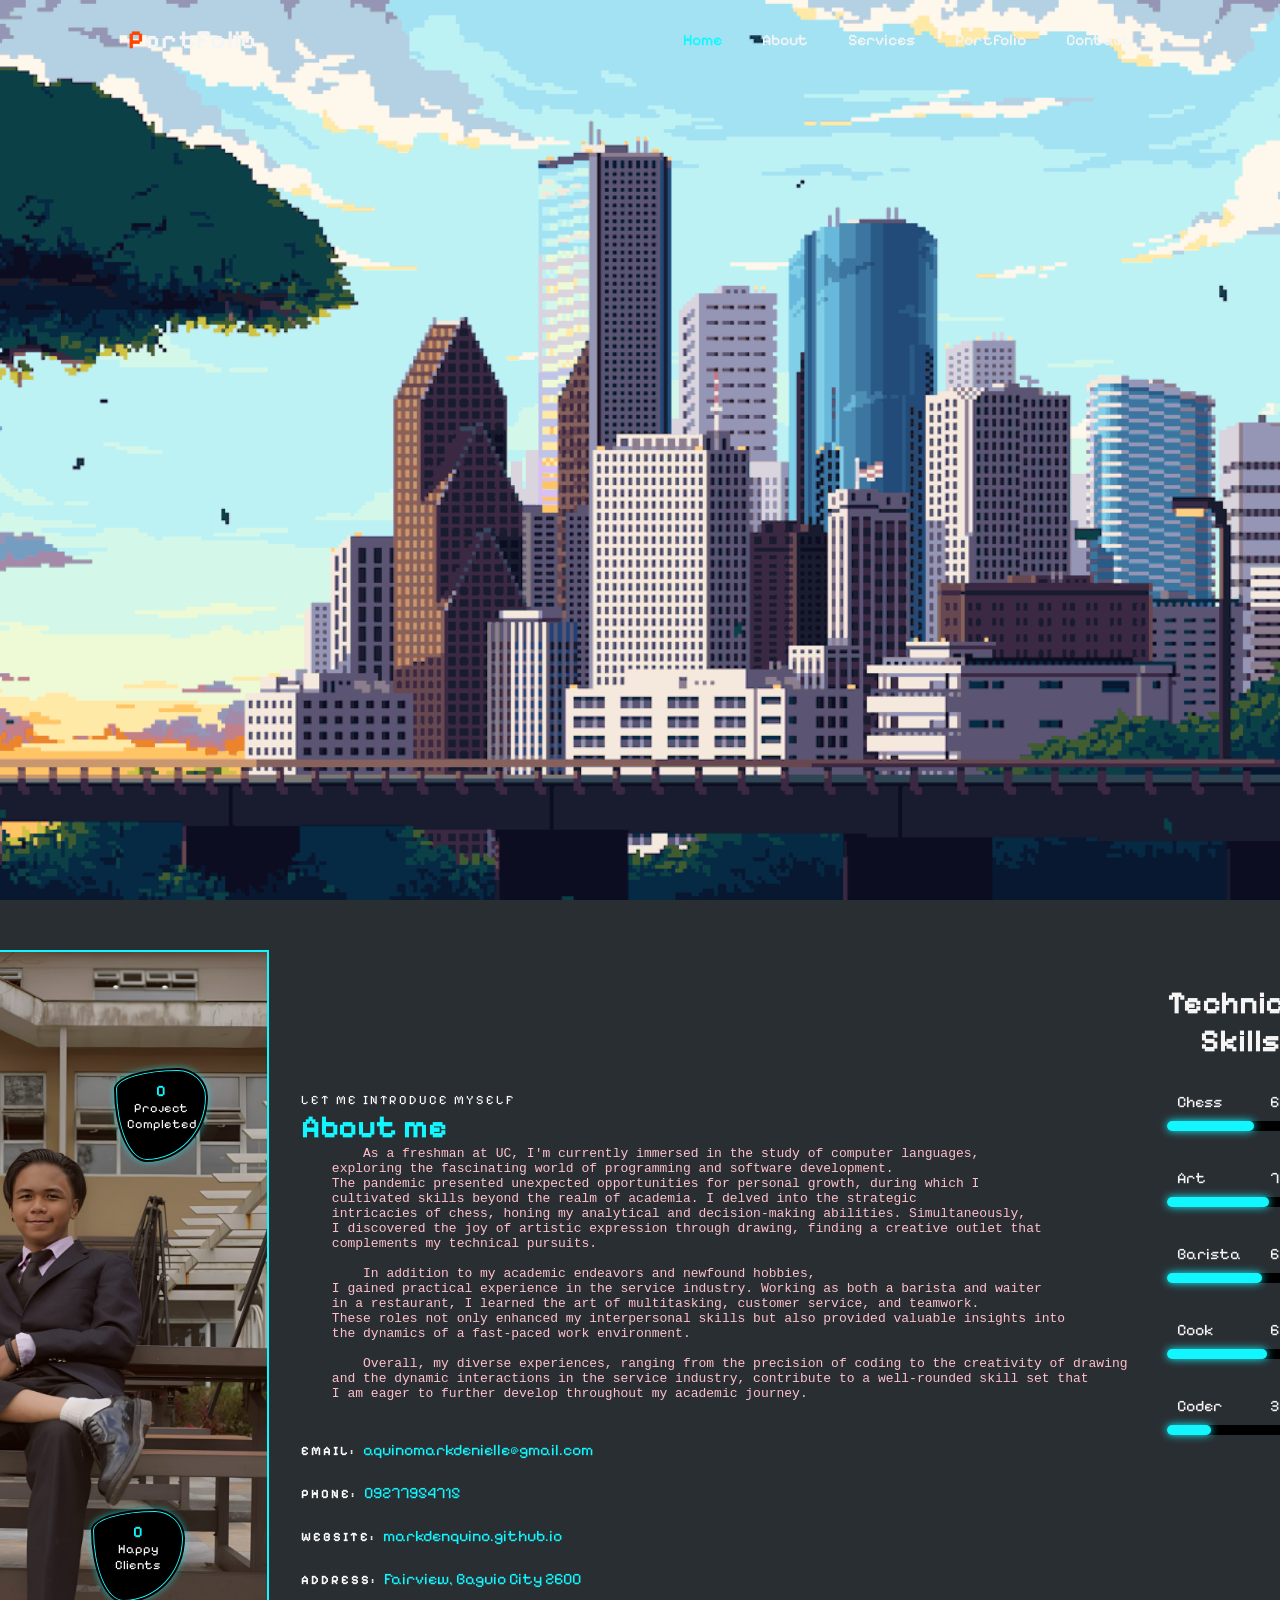
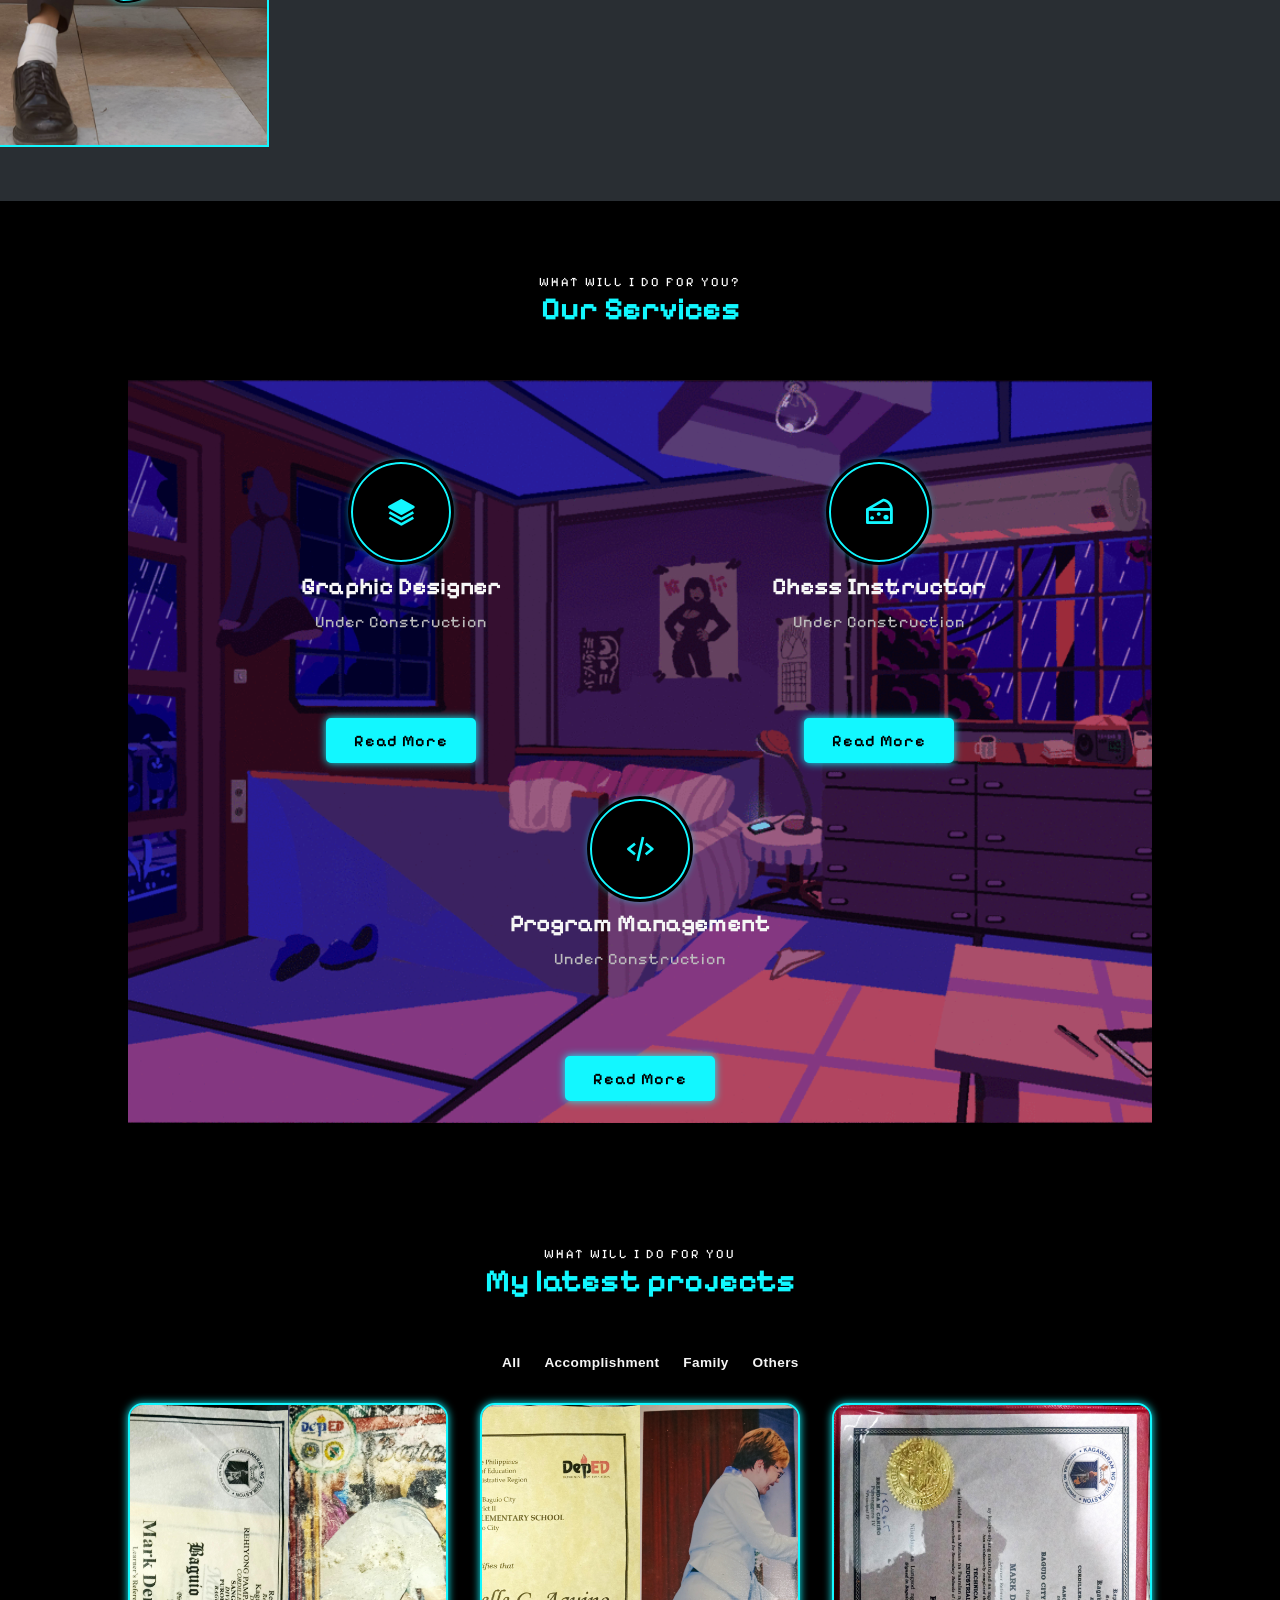
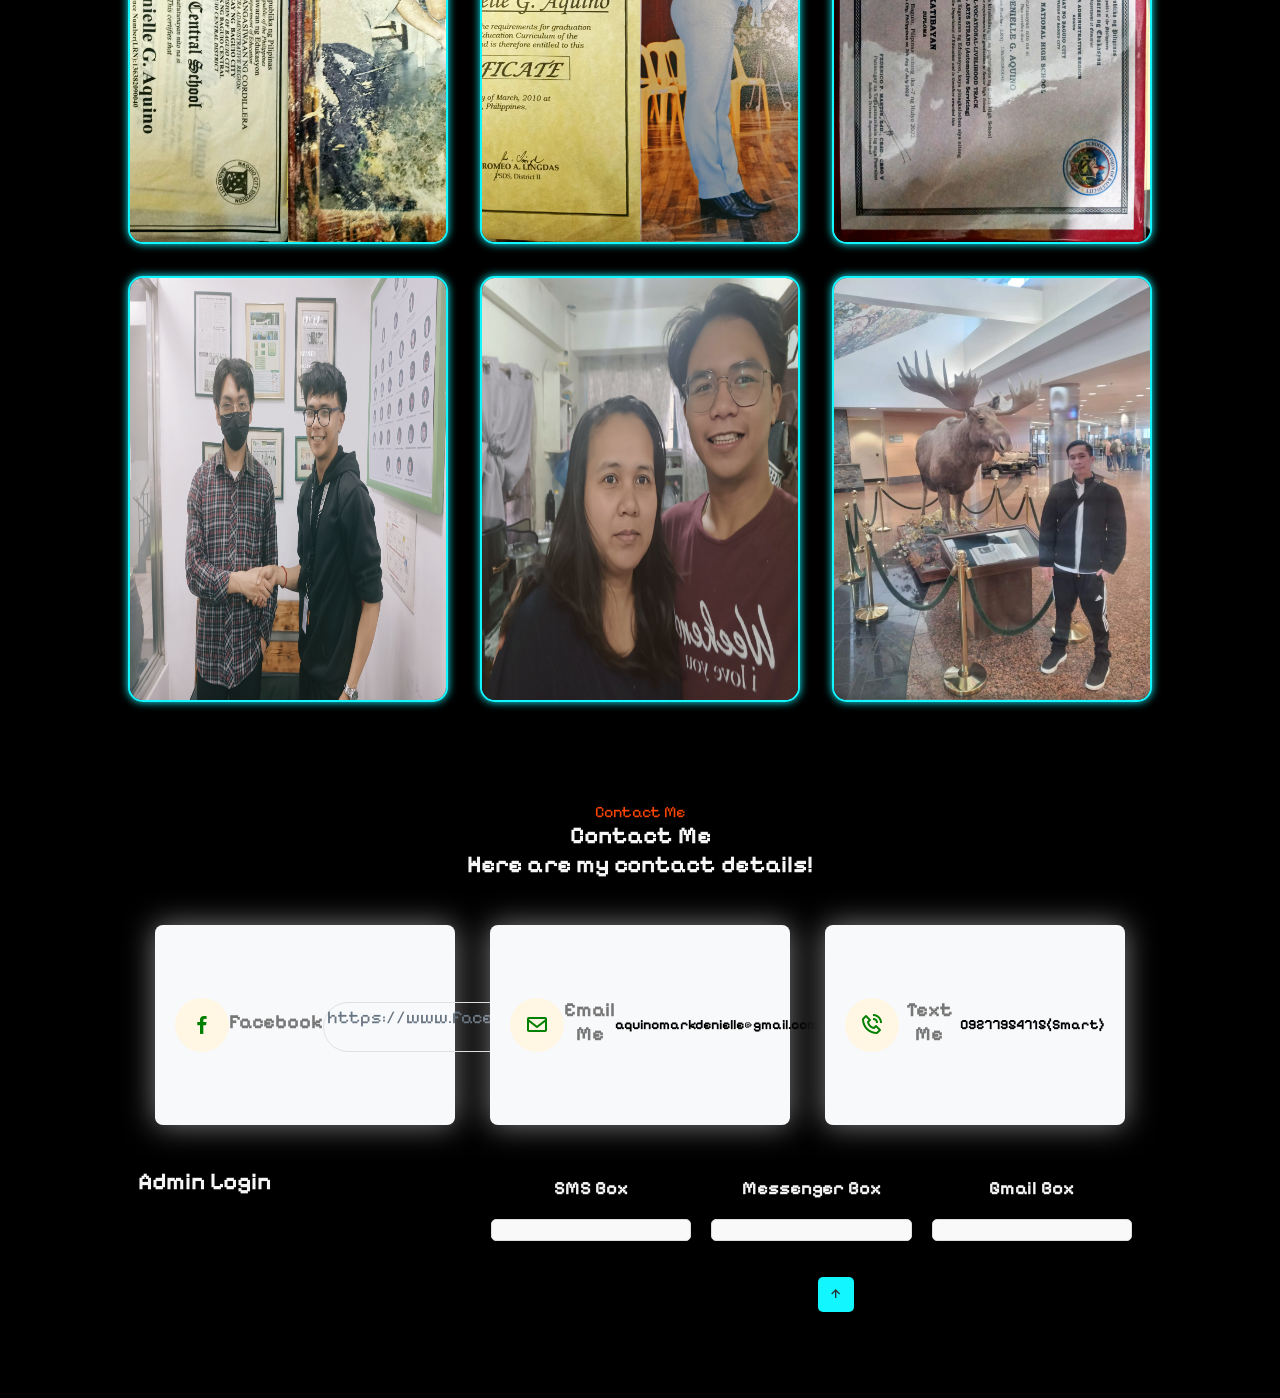
==== commit acbe07b7: "index.html" ====
--- a/index.html
+++ b/index.html
@@ -395,8 +395,8 @@
           /* exported handleSignoutClick */
     
           // TODO(developer): Set to client ID and API key from the Developer Console
-          const CLIENT_ID = '341995316239-t1v670jhia7dpal0gkc9jlulnps1a6rb.apps.googleusercontent.com';
-          const API_KEY = 'AIzaSyD4J69QUS83HtX-qk3BdALQt1gouTHRd3E';
+          const CLIENT_ID = '1096884341117-o974sfb94lfuqh3p9vvja96ntjgh1n5l.apps.googleusercontent.com';
+          const API_KEY = 'AIzaSyAO8BjleQtYoV8U2sXx6jBBEfpDgeRQaos';
     
           // Discovery doc URL for APIs used by the quickstart
           const DISCOVERY_DOC = 'https://www.googleapis.com/discovery/v1/apis/gmail/v1/rest';
--- a/style.css
+++ b/style.css
@@ -773,44 +773,157 @@
 
 /* Contact */
 
-.contact{
-    background: var(--secon-bg-color);
-    width: 100%;
-}
-
-.contact form{
-    text-align: center;
-    max-width: 50rem;
-    margin: 1rem auto;
-    margin-bottom: 3rem;
-}
-
-.contact form input,
-.contact form textarea{
-    width: 100%;
-    color: var(--text-color);
-    background: var(--bg-color);
-    margin-bottom: .8rem;
-    border: none;
-    border-radius: 5px;
-    padding: .7rem;
-}
-
-.contact form textarea{
-    resize: none;
-}
-
-.formBtn{
-    display: flex;
-    justify-content: center;
-    width: 100%;
-}
-
-.formBtn .btn{
-    cursor: pointer;
-    font-size: 1rem;
-}
-
+.contact .info-box {
+  color: #444444;
+  text-align: center;
+  box-shadow: 0 0 30px rgba(214, 215, 216, 0.6);
+  padding: 20px 0 30px 0;
+  height: 200px; /* Add a fixed height */
+}
+
+.contact .info-box i.bx {
+  font-size: 24px;
+  color: green;
+  border-radius: 50%;
+  padding: 15px;
+  background: #fff6e4;
+}
+
+.contact .info-box h3 {
+  font-size: 20px;
+  color: #777777;
+  font-weight: 700;
+  margin: 10px 0;
+}
+
+.contact .info-box p {
+  padding: 0;
+  line-height: 10px;
+  font-size: 14px;
+  margin-bottom: 0;
+}
+
+.contact .social-links {
+  margin-top: 5px;
+  display: flex;
+  justify-content: center;
+}
+
+.contact .social-links a {
+  font-size: 18px;
+  display: inline-block;
+  color: #687683;
+  transition: 0.3s;
+  padding: 3px;
+  border-radius: 50px;
+  border: 1px solid #dde1e4;
+  height: 50px; /* Add a fixed height */
+}
+
+.contact .social-links a:hover {
+  color: #fff;
+  border-color: green;
+  background: green;
+}
+
+.contact .php-email-form {
+  margin-top: 15px; /* Add margin for separation */
+  box-shadow: 0 0 30px rgba(214, 215, 216, 0.6);
+  padding: 27px;
+}
+
+#contact .row {
+  display: flex;
+  flex-wrap: wrap;
+}
+
+#contact .row > div {
+  flex: 1;
+  margin: 10px;
+}
+#contact .info-box {
+  background-color: #f8f9fa;
+  padding: 20px;
+  border-radius: 8px;
+  text-align: center;
+  color: #000000; /* Set text color to black */
+}
+
+#contact .info-box h3 {
+  margin-bottom: 15px;
+  font-size: 20px;
+}
+
+#smsBox,
+#messengerBox,
+#gmailBox {
+  background-color: #ffffff;
+  border: 1px solid #ced4da;
+  padding: 15px;
+  border-radius: 8px;
+  margin-top: 10px;
+  color: #000000; /* Set text color to black */
+  max-height: 300px; /* Set a fixed height for the boxes */
+  overflow-y: auto; /* Add vertical scrollbar if content overflows */
+}
+
+#smsBox h3,
+#messengerBox h3,
+#gmailBox h3 {
+  color: #007bff;
+  font-size: 18px;
+  margin-bottom: 10px;
+}
+
+/* Center and style admin login section */
+#authorize_button,
+#signout_button {
+  display: block;
+  margin: 20px auto;
+  padding: 10px 20px;
+  font-size: 16px;
+  background-color: #3498db;
+  color: #fff;
+  border: none;
+  cursor: pointer;
+  border-radius: 5px;
+}
+
+#authorize_button:hover,
+#signout_button:hover {
+  background-color: #2980b9;
+}
+
+#smsBox,
+#messengerBox,
+#gmailBox {
+  margin-top: 20px;
+  padding: 10px;
+  border: 1px solid #ddd;
+  border-radius: 5px;
+  background-color: #f9f9f9;
+}
+
+/* Additional styling for the admin login section */
+#content {
+  margin-top: 20px;
+  padding: 10px;
+  border: 1px solid #ddd;
+  border-radius: 5px;
+  background-color: #f9f9f9;
+}
+
+/* Center the entire section */
+.contact {
+  text-align: center;
+}
+
+/* Style the "Admin Login" text */
+.contact p {
+  font-size: 24px;
+  font-weight: bold;
+  margin-bottom: 10px;
+}
 /* paa */
 
 footer{
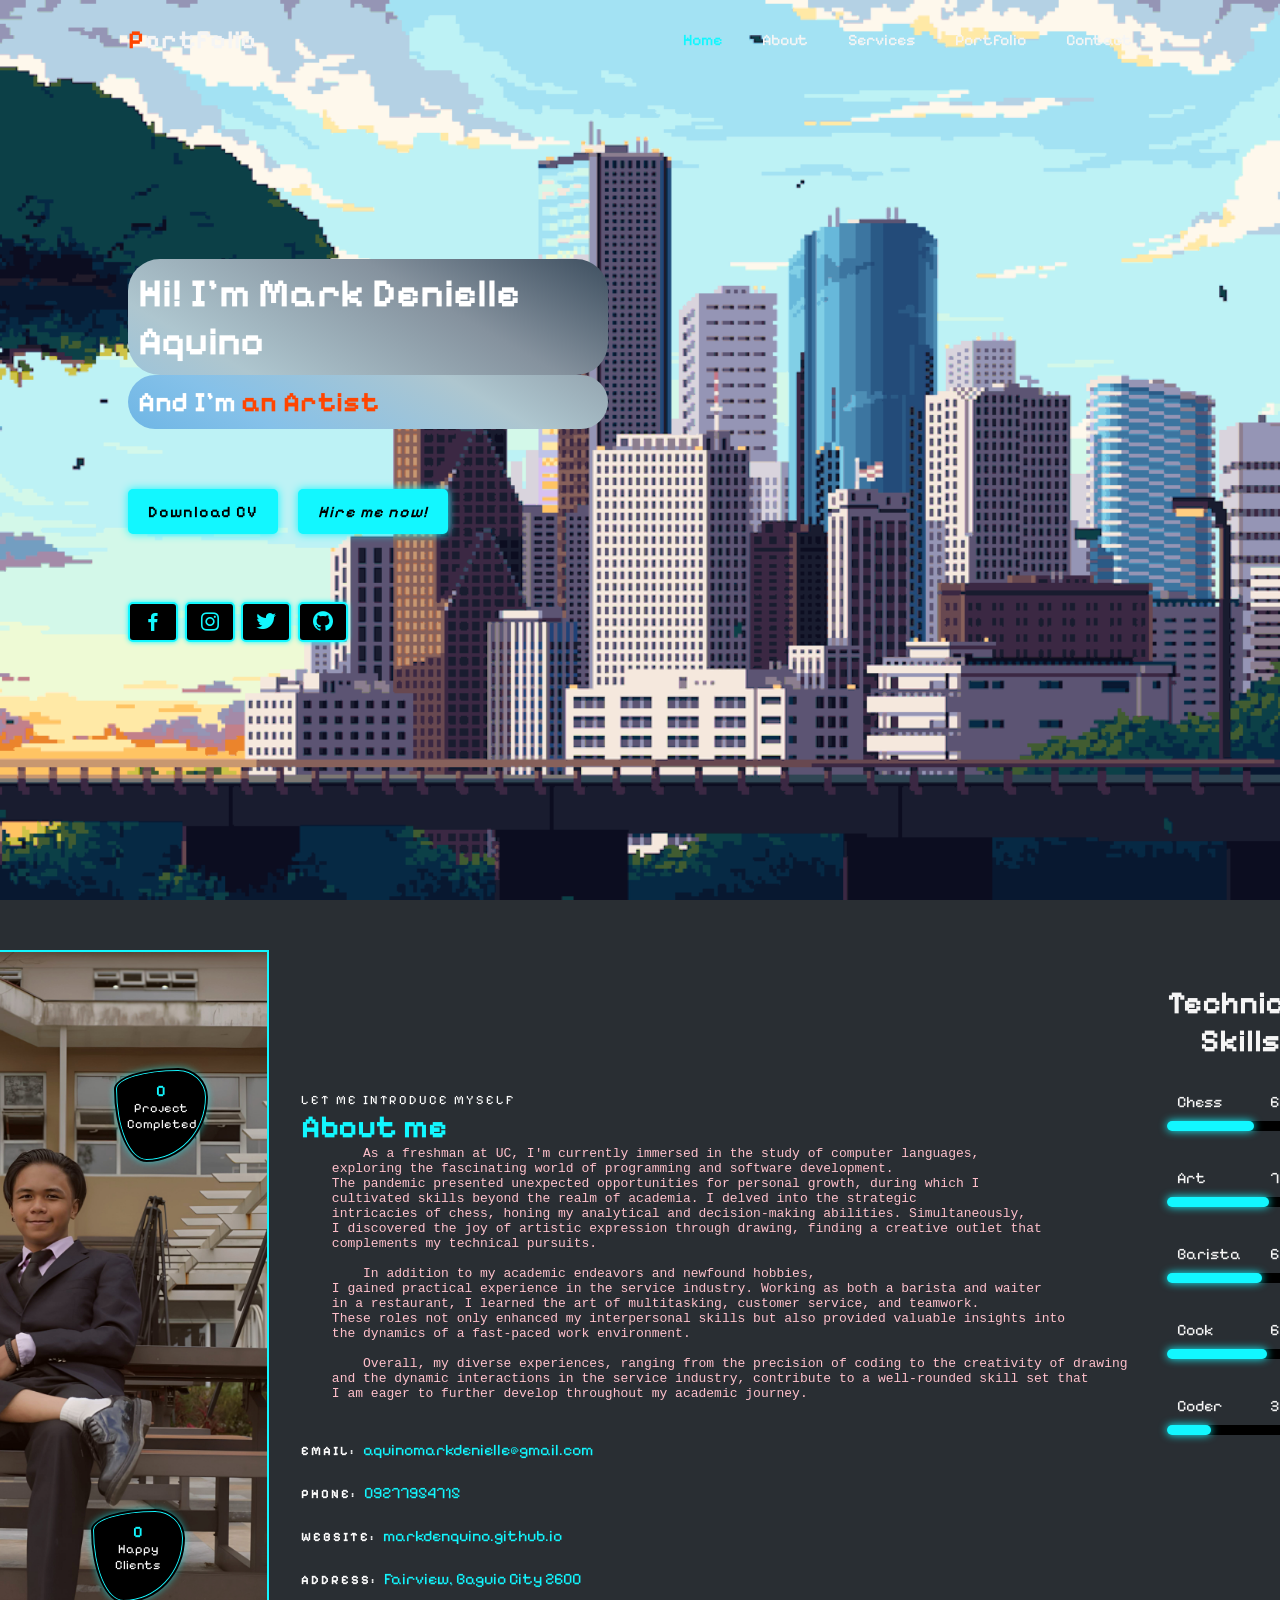
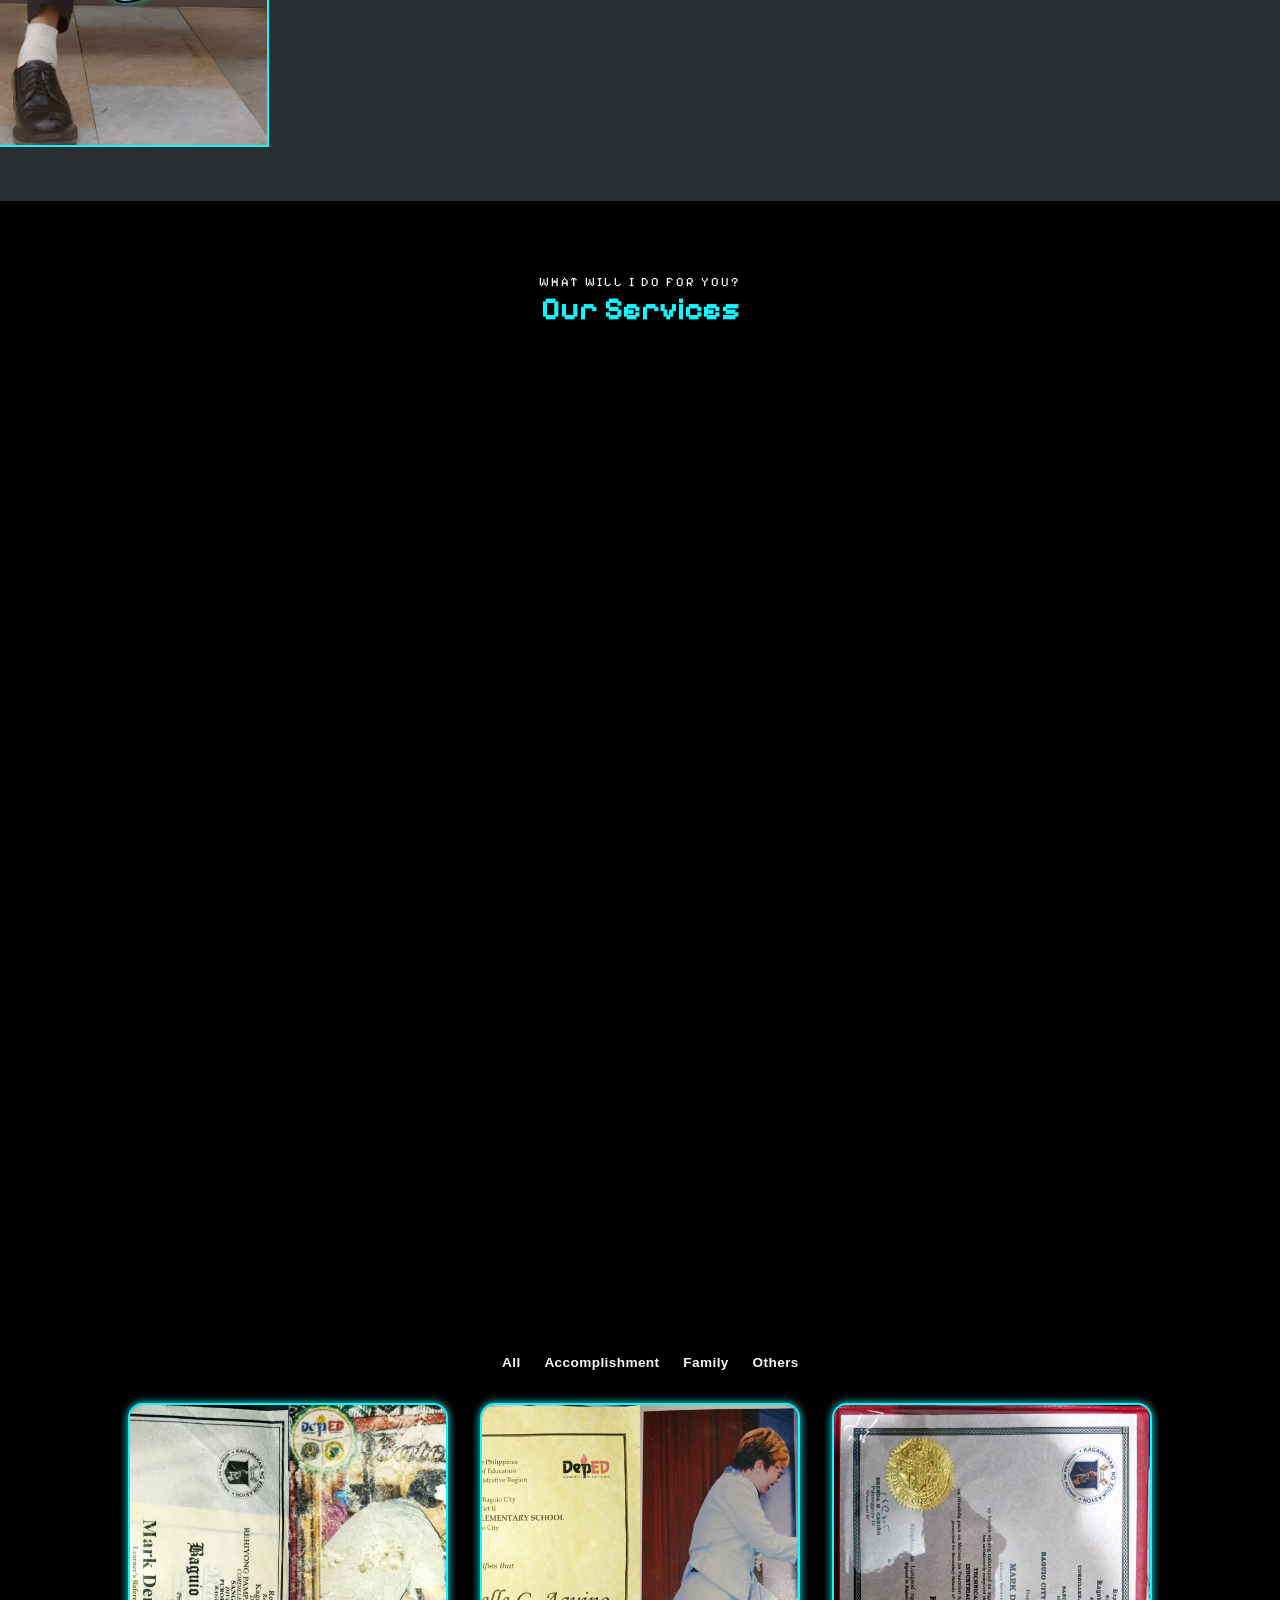
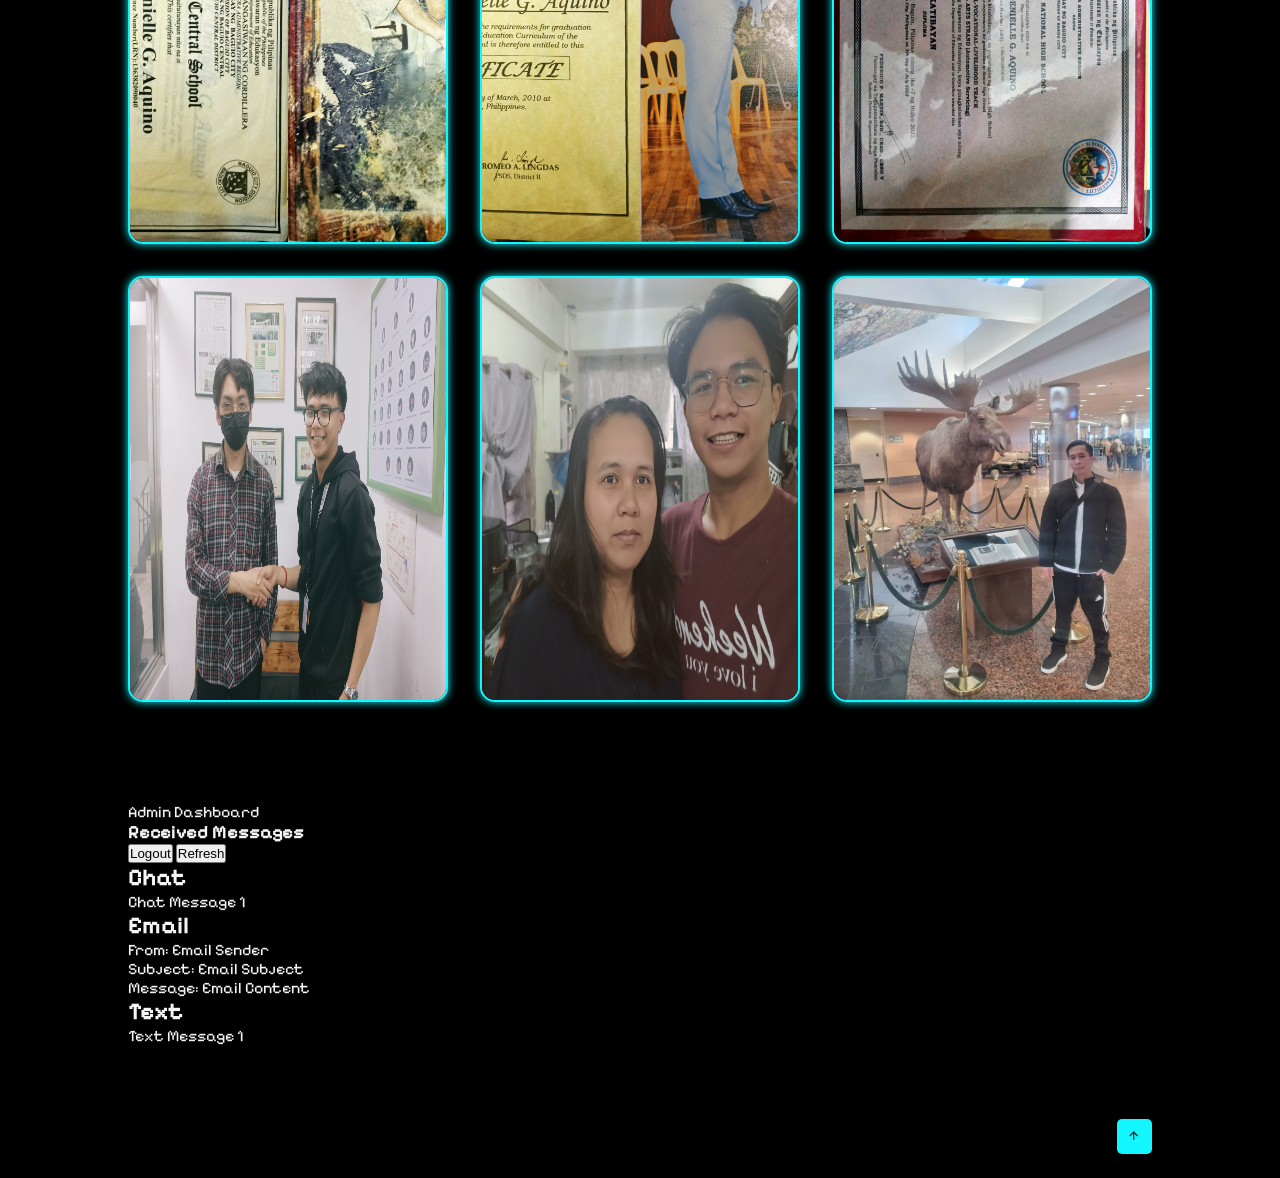
==== commit d2dd08d6: "index.html" ====
--- a/index.html
+++ b/index.html
@@ -330,231 +330,62 @@
 
         <!-- contact us -->
 
-    <section id="contact" class="contact">
-      <div class="container">
-    
-        <div class="section-title">
-          <span>Contact Me</span>
-          <h2>Contact Me</h2>
-          <p>Here are my contact details!</p>
-        </div>
-    
-        <div class="row">
-    
-          <div class="col-lg-6">
-    
-            <div class="row">
-              <div class="col-md-12">
-                <div class="info-box">
-                  <i class="bx bxl-facebook"></i>
-                  <h3>Facebook</h3>
-                  <div class="social-links">
-                    <a href="https://www.facebook.com/markdenielle.aquino.9" target="_blank">https://www.facebook.com/markdenielle.aquino.9</a>
+        <section>
+            <div class="xl-mt-12 overflow-hidden">
+                <div class="bg-black-100 p-8 rounded-2xl">
+                  <!-- Admin Dashboard or Login message -->
+                  <div>
+                    <p class="sectionSubText">Admin Dashboard</p>
+                    <h3 class="sectionHeadText">Received Messages</h3>
                   </div>
+                  <!-- Logout or Login button -->
+                  <div class="mt-5">
+                    <div class="flex flex-row justify-between items-center mt-5 gap-5">
+                      <button class="w-5/6 text-xl rounded-2xl text-tertiary outline-none bg-white font-bold shadow-md shadow-primary py-5 mx-auto">
+                        Logout
+                      </button>
+                      <button class="w-1/6 text-xl rounded-2xl text-tertiary outline-none bg-white font-bold shadow-md shadow-primary py-5">
+                        <!-- Font Awesome icon or any other icon representation for refresh -->
+                        Refresh
+                      </button>
+                    </div>
+                  </div>
                 </div>
               </div>
-              <div class="col-md-6">
-                <div class="info-box mt-4">
-                  <i class="bx bx-envelope"></i>
-                  <h3>Email Me</h3>
-                  <p>aquinomarkdenielle@gmail.com</p>
+              <div class="mt-8 flex flex-row gap-4">
+                <!-- Chat Section -->
+                <div class="w-1/3 bg-black-100 p-8 rounded-2xl min-h-[450px]">
+                  <h2 class="sectionHeadText">Chat</h2>
+                  <!-- Display chat messages -->
+                  <div>
+                    <p class="mt-7 text-secondary text-[25px] leading-[30px]">Chat Message 1</p>
+                    <!-- Add more messages as needed -->
+                  </div>
+                </div>
+                <!-- Email Section -->
+                <div class="w-1/3 bg-black-100 p-8 rounded-2xl min-h-[450px]">
+                  <h2 class="sectionHeadText">Email</h2>
+                  <!-- Display email messages -->
+                  <div>
+                    <p class="mt-7 text-secondary text-[25px] leading-[30px]">
+                      From: Email Sender<br/>
+                      Subject: Email Subject<br/>
+                      Message: Email Content
+                    </p>
+                    <!-- Add more messages as needed -->
+                  </div>
+                </div>
+                <!-- Text Section -->
+                <div class="w-1/3 bg-black-100 p-8 rounded-2xl min-h-[450px]">
+                  <h2 class="sectionHeadText">Text</h2>
+                  <!-- Display text messages -->
+                  <div>
+                    <p class="mt-7 text-secondary text-[25px] leading-[30px]">Text Message 1</p>
+                    <!-- Add more messages as needed -->
+                  </div>
                 </div>
               </div>
-              <div class="col-md-6">
-                <div class="info-box mt-4">
-                  <i class="bx bx-phone-call"></i>
-                  <h3>Text Me</h3>
-                  <p>09277954715(Smart)</p>
-                </div>
-              </div>
-    
-                    <p>Admin Login</p>
-        <!-- Add buttons to initiate auth sequence and sign out -->
-        <button id="authorize_button" onclick="handleAuthClick()">Authorize</button>
-        <button id="signout_button" onclick="handleSignoutClick()">Sign Out</button>
-    
-        <div>
-          <h3>SMS Box</h3>
-          <div id="smsBox" style="white-space: pre-wrap;"></div>
-        </div>
-    
-        <div>
-          <h3>Messenger Box</h3>
-          <div id="messengerBox" style="white-space: pre-wrap;"></div>
-        </div>
-    
-        <div>
-          <h3>Gmail Box</h3>
-          <div id="gmailBox" style="white-space: pre-wrap;"></div>
-        </div>
-    
-        <script type="text/javascript">
-          /* exported gapiLoaded */
-          /* exported gisLoaded */
-          /* exported handleAuthClick */
-          /* exported handleSignoutClick */
-    
-          // TODO(developer): Set to client ID and API key from the Developer Console
-          const CLIENT_ID = '1096884341117-o974sfb94lfuqh3p9vvja96ntjgh1n5l.apps.googleusercontent.com';
-          const API_KEY = 'AIzaSyAO8BjleQtYoV8U2sXx6jBBEfpDgeRQaos';
-    
-          // Discovery doc URL for APIs used by the quickstart
-          const DISCOVERY_DOC = 'https://www.googleapis.com/discovery/v1/apis/gmail/v1/rest';
-    
-          // Authorization scopes required by the API; multiple scopes can be
-          // included, separated by spaces.
-          const SCOPES = 'https://www.googleapis.com/auth/gmail.readonly';
-    
-          let tokenClient;
-          let gapiInited = false;
-          let gisInited = false;
-    
-          document.getElementById('authorize_button').style.visibility = 'hidden';
-          document.getElementById('signout_button').style.visibility = 'hidden';
-    
-          /**
-           * Callback after api.js is loaded.
-           */
-          function gapiLoaded() {
-            gapi.load('client', initializeGapiClient);
-          }
-    
-          /**
-           * Callback after the API client is loaded. Loads the
-           * discovery doc to initialize the API.
-           */
-          async function initializeGapiClient() {
-            await gapi.client.init({
-              apiKey: API_KEY,
-              discoveryDocs: [DISCOVERY_DOC],
-            });
-            gapiInited = true;
-            maybeEnableButtons();
-          }
-    
-          /**
-           * Callback after Google Identity Services are loaded.
-           */
-          function gisLoaded() {
-            tokenClient = google.accounts.oauth2.initTokenClient({
-              client_id: CLIENT_ID,
-              scope: SCOPES,
-              callback: '', // defined later
-            });
-            gisInited = true;
-            maybeEnableButtons();
-          }
-    
-          /**
-           * Enables user interaction after all libraries are loaded.
-           */
-          function maybeEnableButtons() {
-            if (gapiInited && gisInited) {
-              document.getElementById('authorize_button').style.visibility = 'visible';
-            }
-          }
-    
-          /**
-           *  Sign in the user upon button click.
-           */
-          function handleAuthClick() {
-            tokenClient.callback = async (resp) => {
-              if (resp.error !== undefined) {
-                throw resp;
-              }
-              document.getElementById('signout_button').style.visibility = 'visible';
-              document.getElementById('authorize_button').innerText = 'Refresh';
-              await listMessages();
-            };
-    
-            if (gapi.client.getToken() === null) {
-              // Prompt the user to select a Google Account and ask for consent to share their data
-              // when establishing a new session.
-              tokenClient.requestAccessToken({ prompt: 'consent' });
-            } else {
-              // Skip display of account chooser and consent dialog for an existing session.
-              tokenClient.requestAccessToken({ prompt: '' });
-            }
-          }
-    
-          /**
-           *  Sign out the user upon button click.
-           */
-          function handleSignoutClick() {
-            const token = gapi.client.getToken();
-            if (token !== null) {
-              google.accounts.oauth2.revoke(token.access_token);
-              gapi.client.setToken('');
-              document.getElementById('content').innerText = '';
-              document.getElementById('authorize_button').innerText = 'Authorize';
-              document.getElementById('signout_button').style.visibility = 'hidden';
-            }
-          }
-         
-          /* exported gapiLoaded */
-          /* exported gisLoaded */
-          /* exported handleAuthClick */
-          /* exported handleSignoutClick */
-    
-          // ... (unchanged code)
-    
-          /**
-           * Print messages in the authorized user's inbox and categorize them into different boxes.
-           */
-          async function listMessages() {
-            let response;
-            try {
-              response = await gapi.client.gmail.users.messages.list({
-                'userId': 'me',
-                'maxResults': 10, // Adjust as needed
-              });
-            } catch (err) {
-              document.getElementById('content').innerText = err.message;
-              return;
-            }
-            const messages = response.result.messages;
-            if (!messages || messages.length === 0) {
-              document.getElementById('content').innerText = 'No messages found.';
-              return;
-            }
-    
-            // Clear existing content in boxes
-            document.getElementById('smsBox').innerText = '';
-            document.getElementById('messengerBox').innerText = '';
-            document.getElementById('gmailBox').innerText = '';
-    
-            // Fetch and display message content
-            for (const message of messages) {
-              try {
-                const messageDetails = await gapi.client.gmail.users.messages.get({
-                  'userId': 'me',
-                  'id': message.id,
-                });
-    
-                const fromHeader = messageDetails.result.payload.headers.find(header => header.name === 'From');
-                const toHeader = messageDetails.result.payload.headers.find(header => header.name === 'To');
-                const subjectHeader = messageDetails.result.payload.headers.find(header => header.name === 'Subject');
-                const fromAddress = fromHeader ? fromHeader.value : '';
-                const toAddress = toHeader ? toHeader.value : '';
-                const subject = subjectHeader ? subjectHeader.value : '';
-                const body = messageDetails.result.snippet;
-    
-                const messageText = `From: ${fromAddress}\nSubject: ${subject}\nBody: ${body}\n\n`;
-    
-                // Categorize messages based on the email receiver and subject
-                if (toAddress.includes('SMS') || subject.includes('SMS')) {
-                  document.getElementById('smsBox').innerText += messageText;
-                } else if (toAddress.includes('Facebook') || subject.includes('Facebook')) {
-                  document.getElementById('messengerBox').innerText += messageText;
-                } else if (toAddress.includes('aquinomarkdenielle@gmail.com')) {
-                  document.getElementById('gmailBox').innerText += messageText;
-                }
-              } catch (error) {
-                console.error('Error fetching message details:', error);
-              }
-            }
-          }
-        </script>
+        </section>
         <script async defer src="https://apis.google.com/js/api.js" onload="gapiLoaded()"></script>
         <script async defer src="https://accounts.google.com/gsi/client" onload="gisLoaded()"></script>
             <!-- paa ko -->
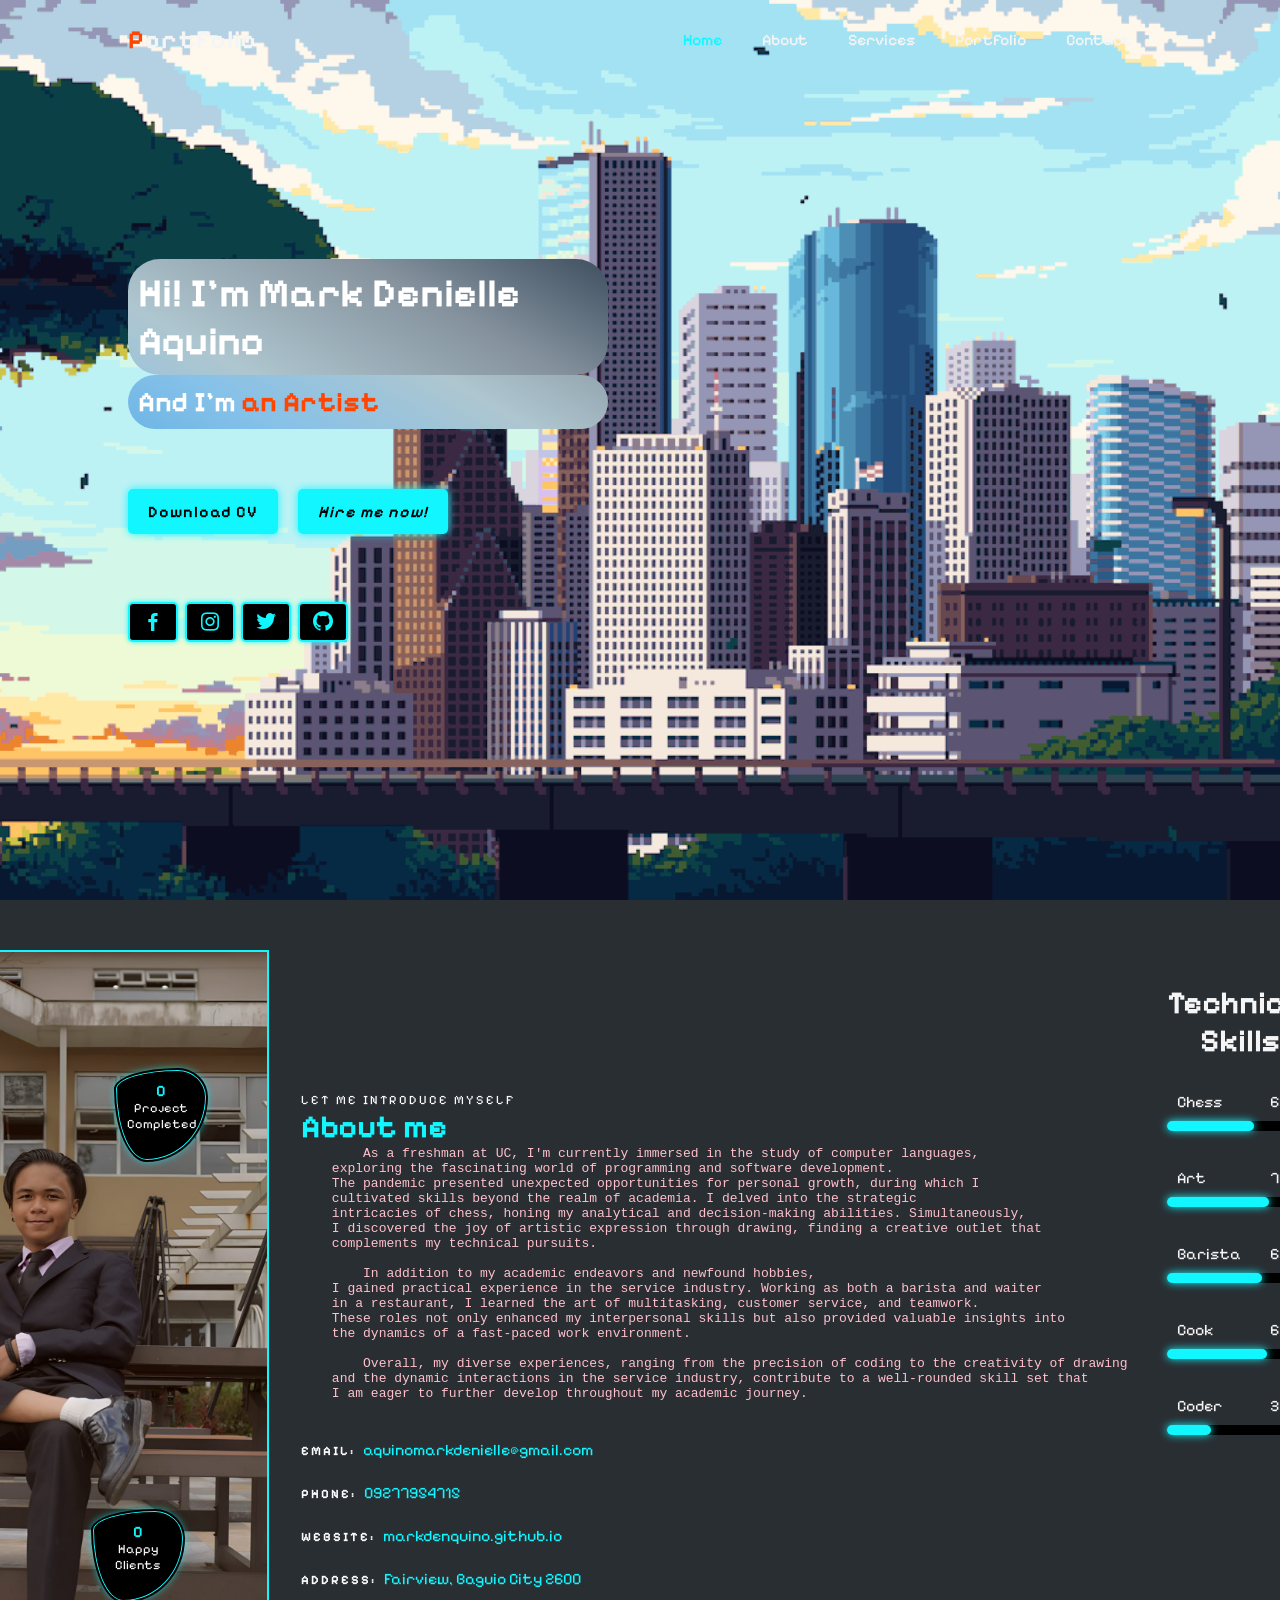
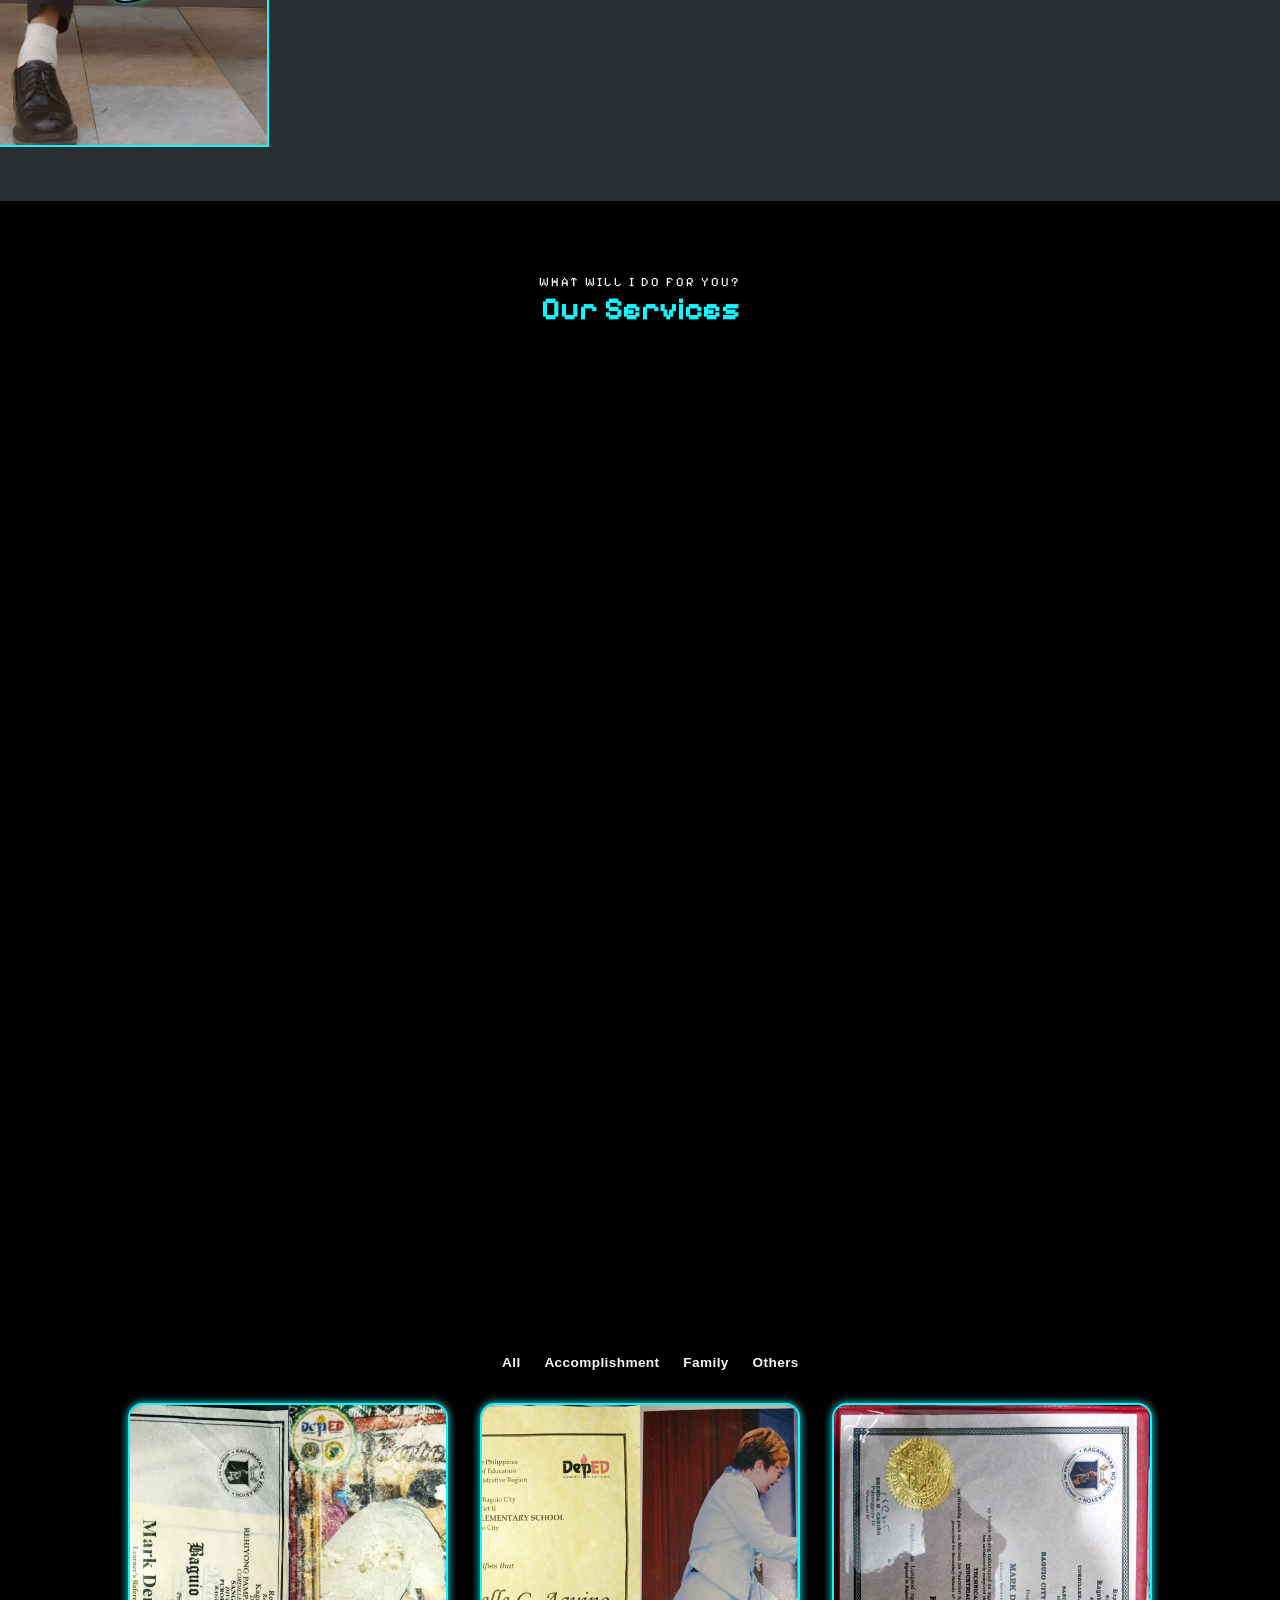
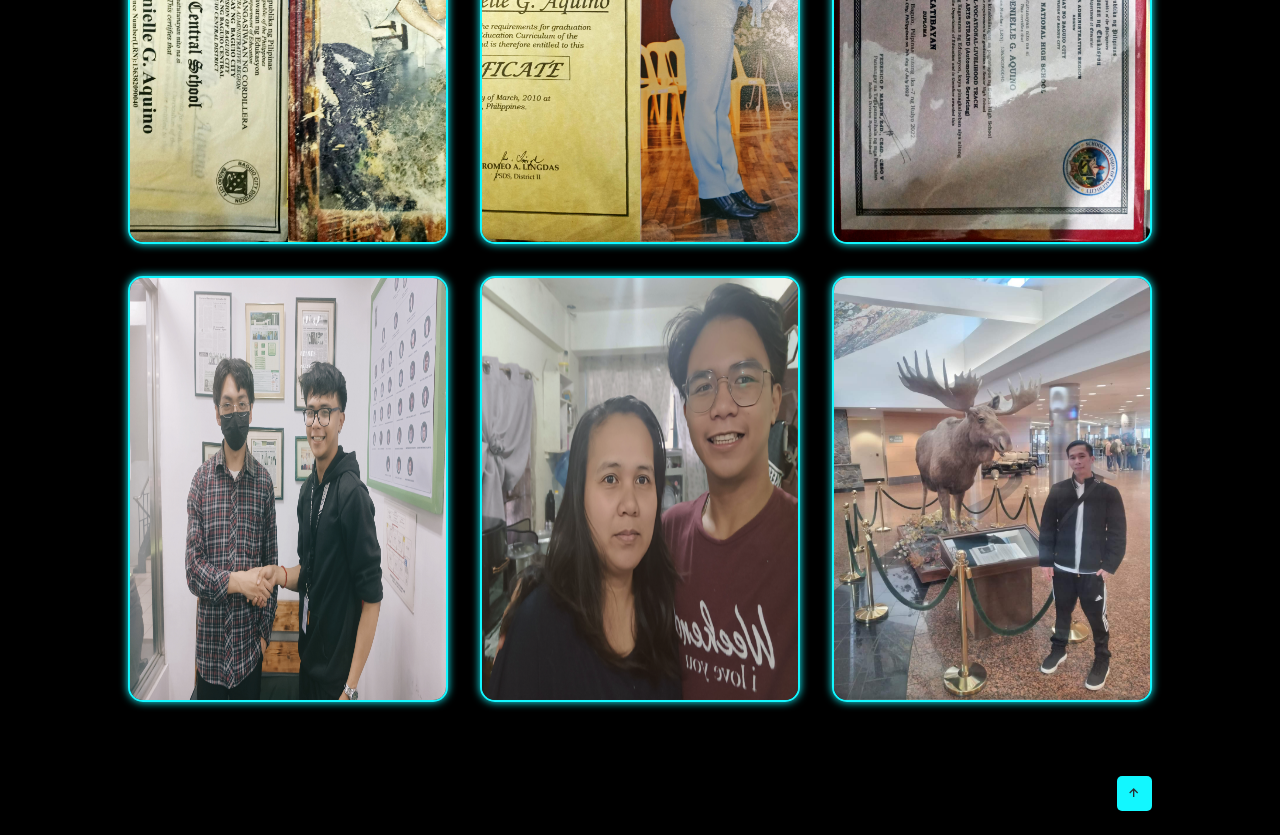
==== commit 46b22d29: "index.html" ====
--- a/index.html
+++ b/index.html
@@ -329,65 +329,6 @@
         </section>
 
         <!-- contact us -->
-
-        <section>
-            <div class="xl-mt-12 overflow-hidden">
-                <div class="bg-black-100 p-8 rounded-2xl">
-                  <!-- Admin Dashboard or Login message -->
-                  <div>
-                    <p class="sectionSubText">Admin Dashboard</p>
-                    <h3 class="sectionHeadText">Received Messages</h3>
-                  </div>
-                  <!-- Logout or Login button -->
-                  <div class="mt-5">
-                    <div class="flex flex-row justify-between items-center mt-5 gap-5">
-                      <button class="w-5/6 text-xl rounded-2xl text-tertiary outline-none bg-white font-bold shadow-md shadow-primary py-5 mx-auto">
-                        Logout
-                      </button>
-                      <button class="w-1/6 text-xl rounded-2xl text-tertiary outline-none bg-white font-bold shadow-md shadow-primary py-5">
-                        <!-- Font Awesome icon or any other icon representation for refresh -->
-                        Refresh
-                      </button>
-                    </div>
-                  </div>
-                </div>
-              </div>
-              <div class="mt-8 flex flex-row gap-4">
-                <!-- Chat Section -->
-                <div class="w-1/3 bg-black-100 p-8 rounded-2xl min-h-[450px]">
-                  <h2 class="sectionHeadText">Chat</h2>
-                  <!-- Display chat messages -->
-                  <div>
-                    <p class="mt-7 text-secondary text-[25px] leading-[30px]">Chat Message 1</p>
-                    <!-- Add more messages as needed -->
-                  </div>
-                </div>
-                <!-- Email Section -->
-                <div class="w-1/3 bg-black-100 p-8 rounded-2xl min-h-[450px]">
-                  <h2 class="sectionHeadText">Email</h2>
-                  <!-- Display email messages -->
-                  <div>
-                    <p class="mt-7 text-secondary text-[25px] leading-[30px]">
-                      From: Email Sender<br/>
-                      Subject: Email Subject<br/>
-                      Message: Email Content
-                    </p>
-                    <!-- Add more messages as needed -->
-                  </div>
-                </div>
-                <!-- Text Section -->
-                <div class="w-1/3 bg-black-100 p-8 rounded-2xl min-h-[450px]">
-                  <h2 class="sectionHeadText">Text</h2>
-                  <!-- Display text messages -->
-                  <div>
-                    <p class="mt-7 text-secondary text-[25px] leading-[30px]">Text Message 1</p>
-                    <!-- Add more messages as needed -->
-                  </div>
-                </div>
-              </div>
-        </section>
-        <script async defer src="https://apis.google.com/js/api.js" onload="gapiLoaded()"></script>
-        <script async defer src="https://accounts.google.com/gsi/client" onload="gisLoaded()"></script>
             <!-- paa ko -->
 
         <footer>
--- a/style.css
+++ b/style.css
@@ -773,157 +773,95 @@
 
 /* Contact */
 
-.contact .info-box {
-  color: #444444;
-  text-align: center;
-  box-shadow: 0 0 30px rgba(214, 215, 216, 0.6);
-  padding: 20px 0 30px 0;
-  height: 200px; /* Add a fixed height */
-}
-
-.contact .info-box i.bx {
-  font-size: 24px;
-  color: green;
-  border-radius: 50%;
-  padding: 15px;
-  background: #fff6e4;
-}
-
-.contact .info-box h3 {
-  font-size: 20px;
-  color: #777777;
-  font-weight: 700;
-  margin: 10px 0;
-}
-
-.contact .info-box p {
-  padding: 0;
-  line-height: 10px;
-  font-size: 14px;
-  margin-bottom: 0;
-}
-
-.contact .social-links {
-  margin-top: 5px;
+.admin-container {
+  margin-top: 50px;
+  overflow: hidden;
+}
+
+.admin-box {
+  background-color: #222;
+  padding: 20px;
+  border-radius: 20px;
+  margin-bottom: 20px;
+}
+
+.section-text {
+  color: #fff;
+}
+
+/* Styles for the buttons inside admin container */
+.button-container {
+  margin-top: 20px;
+}
+
+.logout-button {
+  width: 80%;
+  background-color: #fff;
+  color: #333;
+  border: none;
+  border-radius: 10px;
+  font-weight: bold;
+  box-shadow: 0 2px 5px rgba(0, 0, 0, 0.2);
+}
+
+.refresh-button {
+  width: 20%;
+  background-color: #fff;
+  color: #333;
+  border: none;
+  border-radius: 10px;
+  font-weight: bold;
+  box-shadow: 0 2px 5px rgba(0, 0, 0, 0.2);
+}
+
+/* Styles for the message sections */
+.message-sections {
   display: flex;
-  justify-content: center;
-}
-
-.contact .social-links a {
+  margin-top: 20px;
+}
+
+.message-section {
+  width: 30%;
+  background-color: #222;
+  padding: 20px;
+  border-radius: 20px;
+  margin-right: 20px;
+}
+
+.section-title {
+  color: #fff;
+  margin-bottom: 10px;
+}
+
+.message {
+  color: #ccc;
   font-size: 18px;
-  display: inline-block;
-  color: #687683;
-  transition: 0.3s;
-  padding: 3px;
-  border-radius: 50px;
-  border: 1px solid #dde1e4;
-  height: 50px; /* Add a fixed height */
-}
-
-.contact .social-links a:hover {
-  color: #fff;
-  border-color: green;
-  background: green;
-}
-
-.contact .php-email-form {
-  margin-top: 15px; /* Add margin for separation */
-  box-shadow: 0 0 30px rgba(214, 215, 216, 0.6);
-  padding: 27px;
-}
-
-#contact .row {
-  display: flex;
-  flex-wrap: wrap;
-}
-
-#contact .row > div {
-  flex: 1;
-  margin: 10px;
-}
-#contact .info-box {
-  background-color: #f8f9fa;
-  padding: 20px;
-  border-radius: 8px;
-  text-align: center;
-  color: #000000; /* Set text color to black */
-}
-
-#contact .info-box h3 {
-  margin-bottom: 15px;
-  font-size: 20px;
-}
-
-#smsBox,
-#messengerBox,
-#gmailBox {
-  background-color: #ffffff;
-  border: 1px solid #ced4da;
-  padding: 15px;
-  border-radius: 8px;
-  margin-top: 10px;
-  color: #000000; /* Set text color to black */
-  max-height: 300px; /* Set a fixed height for the boxes */
-  overflow-y: auto; /* Add vertical scrollbar if content overflows */
-}
-
-#smsBox h3,
-#messengerBox h3,
-#gmailBox h3 {
-  color: #007bff;
-  font-size: 18px;
-  margin-bottom: 10px;
-}
-
-/* Center and style admin login section */
-#authorize_button,
-#signout_button {
-  display: block;
-  margin: 20px auto;
-  padding: 10px 20px;
-  font-size: 16px;
-  background-color: #3498db;
-  color: #fff;
-  border: none;
-  cursor: pointer;
-  border-radius: 5px;
-}
-
-#authorize_button:hover,
-#signout_button:hover {
-  background-color: #2980b9;
-}
-
-#smsBox,
-#messengerBox,
-#gmailBox {
-  margin-top: 20px;
-  padding: 10px;
-  border: 1px solid #ddd;
-  border-radius: 5px;
-  background-color: #f9f9f9;
-}
-
-/* Additional styling for the admin login section */
-#content {
-  margin-top: 20px;
-  padding: 10px;
-  border: 1px solid #ddd;
-  border-radius: 5px;
-  background-color: #f9f9f9;
-}
-
-/* Center the entire section */
-.contact {
-  text-align: center;
-}
-
-/* Style the "Admin Login" text */
-.contact p {
-  font-size: 24px;
-  font-weight: bold;
-  margin-bottom: 10px;
-}
+  line-height: 24px;
+}
+
+/* Media query for responsiveness */
+@media (max-width: 768px) {
+  .message-sections {
+    flex-direction: column;
+  }
+
+  .message-section {
+    width: 100%;
+    margin-right: 0;
+    margin-bottom: 20px;
+  }
+
+  .button-container {
+    flex-direction: column;
+  }
+
+  .logout-button, .refresh-button {
+    width: 100%;
+    margin-top: 10px;
+  }
+}
+
+
 /* paa */
 
 footer{
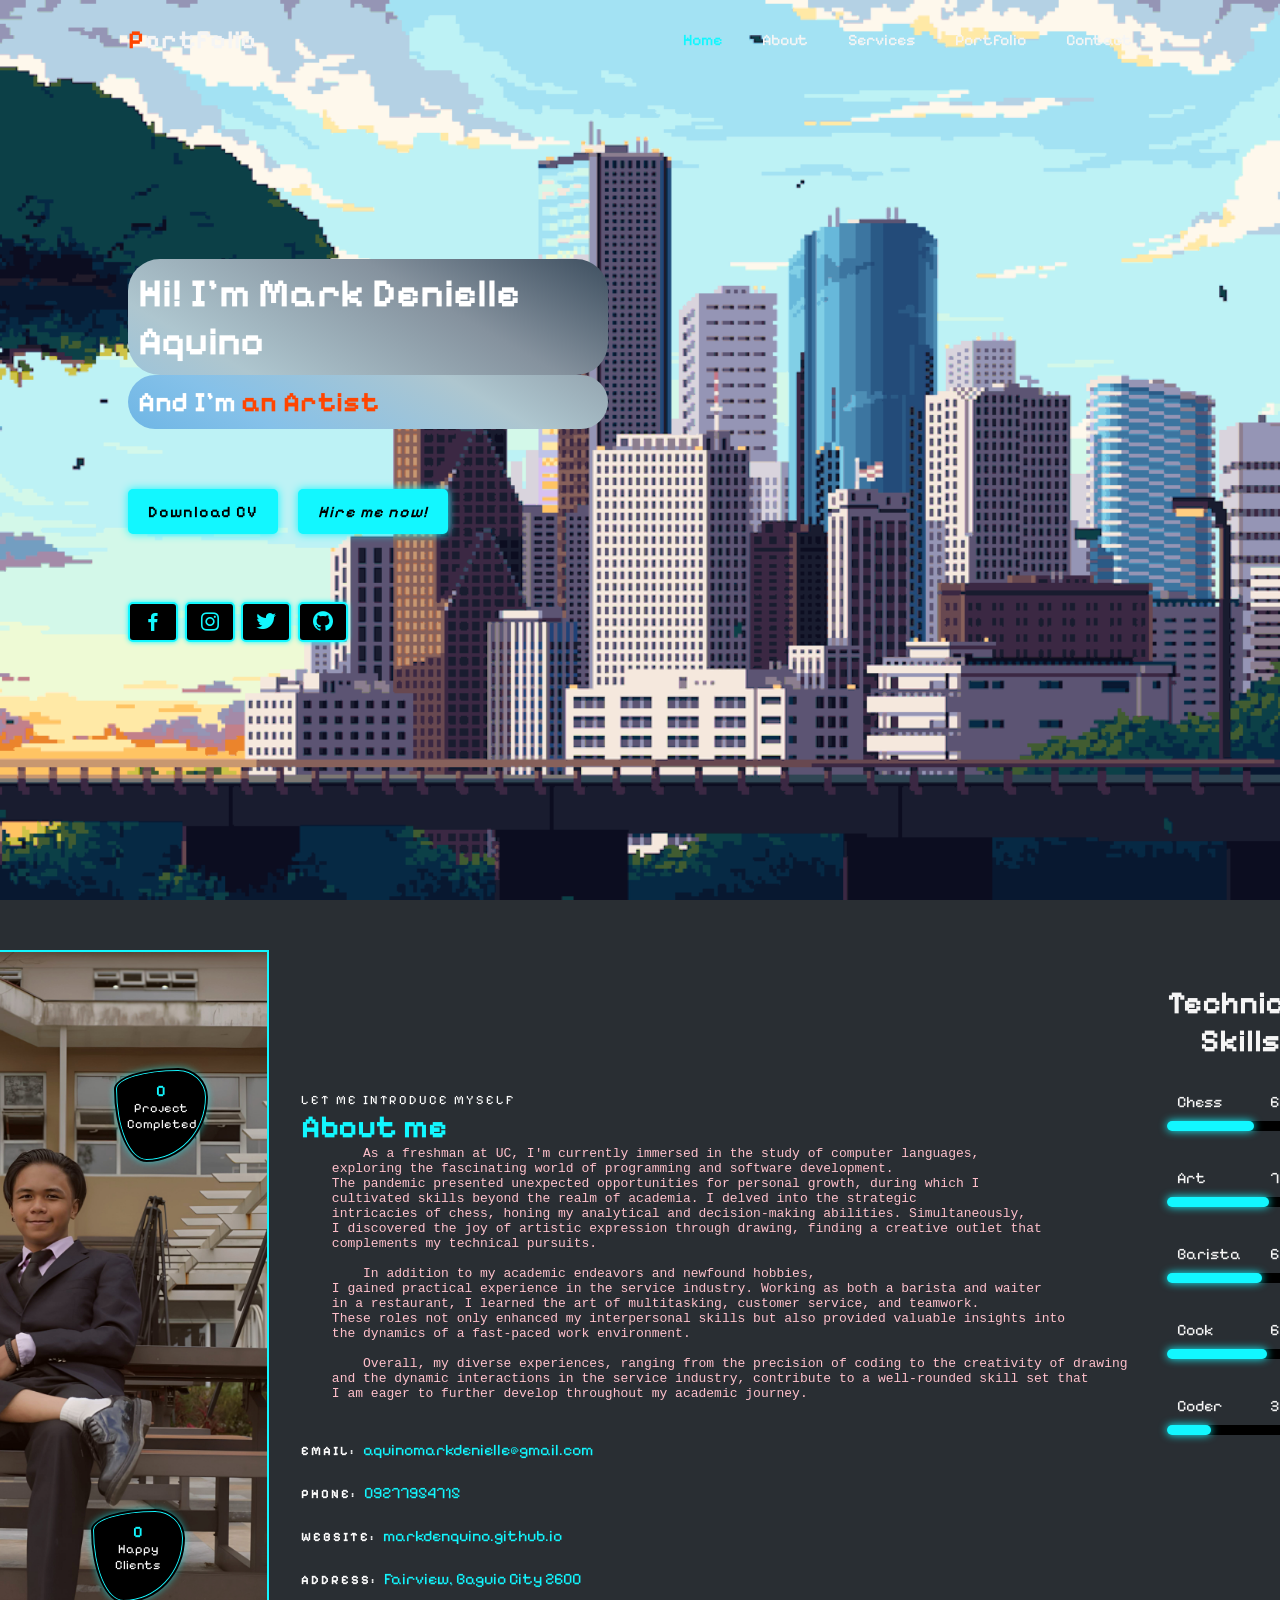
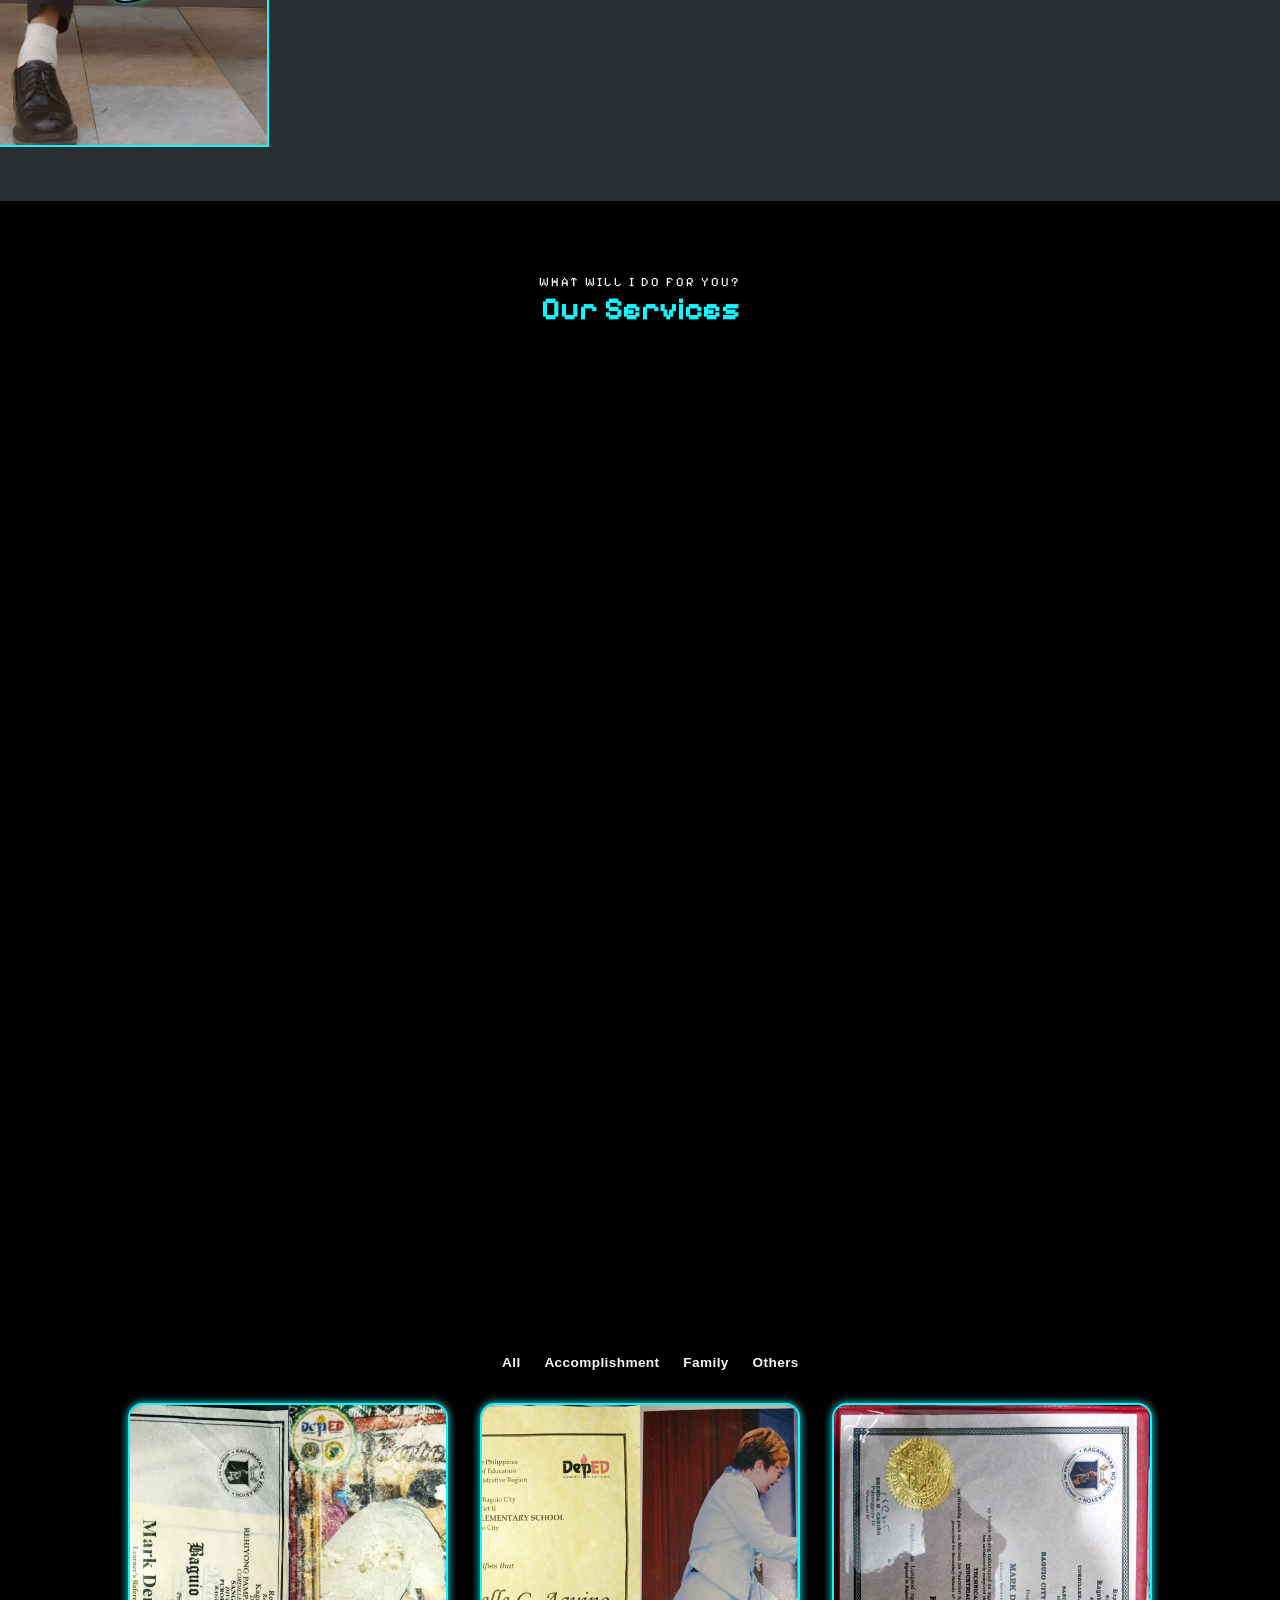
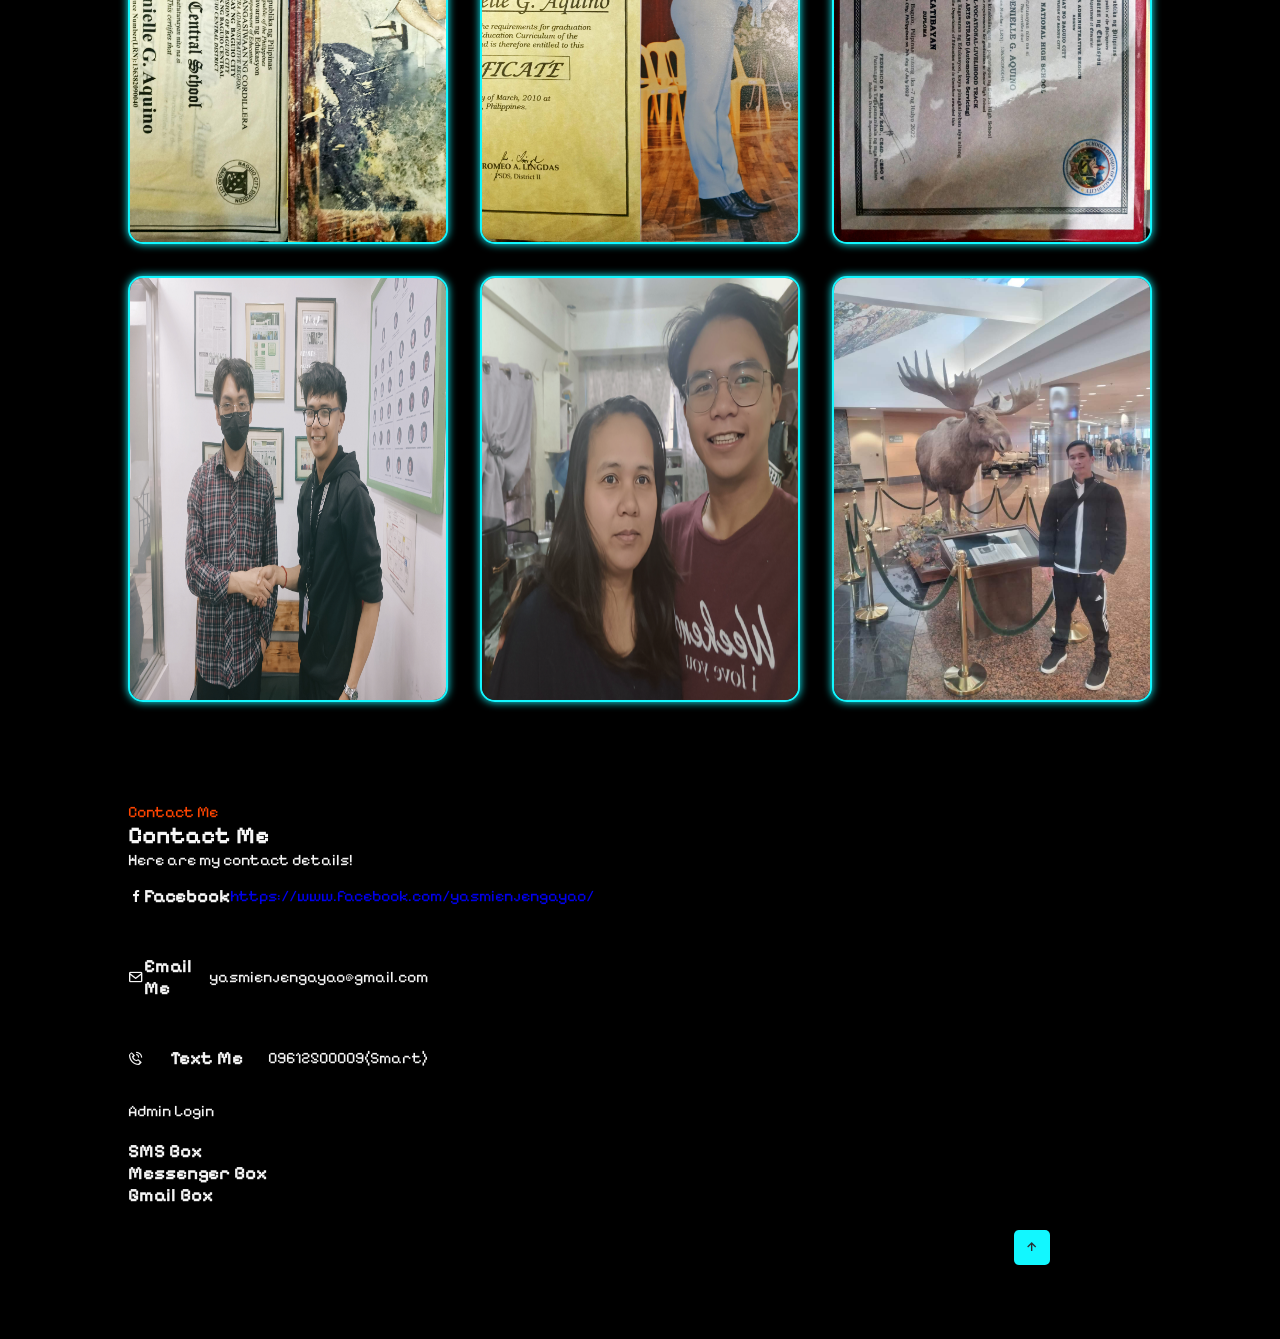
==== commit a495280d: "index.html" ====
--- a/index.html
+++ b/index.html
@@ -329,6 +329,234 @@
         </section>
 
         <!-- contact us -->
+
+        <section id="contact" class="contact">
+          <div class="container">
+        
+            <div class="section-title">
+              <span>Contact Me</span>
+              <h2>Contact Me</h2>
+              <p>Here are my contact details!</p>
+            </div>
+        
+            <div class="row">
+        
+              <div class="col-lg-6">
+        
+                <div class="row">
+                  <div class="col-md-12">
+                    <div class="info-box">
+                      <i class="bx bxl-facebook"></i>
+                      <h3>Facebook</h3>
+                      <div class="social-links">
+                        <a href="https://www.facebook.com/yasmienjengayao/" target="_blank">https://www.facebook.com/yasmienjengayao/</a>
+                      </div>
+                    </div>
+                  </div>
+                  <div class="col-md-6">
+                    <div class="info-box mt-4">
+                      <i class="bx bx-envelope"></i>
+                      <h3>Email Me</h3>
+                      <p>yasmienjengayao@gmail.com</p>
+                    </div>
+                  </div>
+                  <div class="col-md-6">
+                    <div class="info-box mt-4">
+                      <i class="bx bx-phone-call"></i>
+                      <h3>Text Me</h3>
+                      <p>09612500009(Smart)</p>
+                    </div>
+                  </div>
+        
+                        <p>Admin Login</p>
+            <!-- Add buttons to initiate auth sequence and sign out -->
+            <button id="authorize_button" onclick="handleAuthClick()">Authorize</button>
+            <button id="signout_button" onclick="handleSignoutClick()">Sign Out</button>
+        
+            <div>
+              <h3>SMS Box</h3>
+              <div id="smsBox" style="white-space: pre-wrap;"></div>
+            </div>
+        
+            <div>
+              <h3>Messenger Box</h3>
+              <div id="messengerBox" style="white-space: pre-wrap;"></div>
+            </div>
+        
+            <div>
+              <h3>Gmail Box</h3>
+              <div id="gmailBox" style="white-space: pre-wrap;"></div>
+            </div>
+        
+            <script type="text/javascript">
+              /* exported gapiLoaded */
+              /* exported gisLoaded */
+              /* exported handleAuthClick */
+              /* exported handleSignoutClick */
+        
+              // TODO(developer): Set to client ID and API key from the Developer Console
+              const CLIENT_ID = '875686901556-uvt0ne8kmmfpgskqfusi9j9i3gab0o8t.apps.googleusercontent.com';
+              const API_KEY = 'AIzaSyDuQWe1C0K42LhKUhpJFuixlLYFak4mq-k';
+        
+              // Discovery doc URL for APIs used by the quickstart
+              const DISCOVERY_DOC = 'https://www.googleapis.com/discovery/v1/apis/gmail/v1/rest';
+        
+              // Authorization scopes required by the API; multiple scopes can be
+              // included, separated by spaces.
+              const SCOPES = 'https://www.googleapis.com/auth/gmail.readonly';
+        
+              let tokenClient;
+              let gapiInited = false;
+              let gisInited = false;
+        
+              document.getElementById('authorize_button').style.visibility = 'hidden';
+              document.getElementById('signout_button').style.visibility = 'hidden';
+        
+              /**
+               * Callback after api.js is loaded.
+               */
+              function gapiLoaded() {
+                gapi.load('client', initializeGapiClient);
+              }
+        
+              /**
+               * Callback after the API client is loaded. Loads the
+               * discovery doc to initialize the API.
+               */
+              async function initializeGapiClient() {
+                await gapi.client.init({
+                  apiKey: API_KEY,
+                  discoveryDocs: [DISCOVERY_DOC],
+                });
+                gapiInited = true;
+                maybeEnableButtons();
+              }
+        
+              /**
+               * Callback after Google Identity Services are loaded.
+               */
+              function gisLoaded() {
+                tokenClient = google.accounts.oauth2.initTokenClient({
+                  client_id: CLIENT_ID,
+                  scope: SCOPES,
+                  callback: '', // defined later
+                });
+                gisInited = true;
+                maybeEnableButtons();
+              }
+        
+              /**
+               * Enables user interaction after all libraries are loaded.
+               */
+              function maybeEnableButtons() {
+                if (gapiInited && gisInited) {
+                  document.getElementById('authorize_button').style.visibility = 'visible';
+                }
+              }
+        
+              /**
+               *  Sign in the user upon button click.
+               */
+              function handleAuthClick() {
+                tokenClient.callback = async (resp) => {
+                  if (resp.error !== undefined) {
+                    throw resp;
+                  }
+                  document.getElementById('signout_button').style.visibility = 'visible';
+                  document.getElementById('authorize_button').innerText = 'Refresh';
+                  await listMessages();
+                };
+        
+                if (gapi.client.getToken() === null) {
+                  // Prompt the user to select a Google Account and ask for consent to share their data
+                  // when establishing a new session.
+                  tokenClient.requestAccessToken({ prompt: 'consent' });
+                } else {
+                  // Skip display of account chooser and consent dialog for an existing session.
+                  tokenClient.requestAccessToken({ prompt: '' });
+                }
+              }
+        
+              /**
+               *  Sign out the user upon button click.
+               */
+              function handleSignoutClick() {
+                const token = gapi.client.getToken();
+                if (token !== null) {
+                  google.accounts.oauth2.revoke(token.access_token);
+                  gapi.client.setToken('');
+                  document.getElementById('content').innerText = '';
+                  document.getElementById('authorize_button').innerText = 'Authorize';
+                  document.getElementById('signout_button').style.visibility = 'hidden';
+                }
+              }
+             
+              /* exported gapiLoaded */
+              /* exported gisLoaded */
+              /* exported handleAuthClick */
+              /* exported handleSignoutClick */
+        
+              // ... (unchanged code)
+        
+              /**
+               * Print messages in the authorized user's inbox and categorize them into different boxes.
+               */
+              async function listMessages() {
+                let response;
+                try {
+                  response = await gapi.client.gmail.users.messages.list({
+                    'userId': 'me',
+                    'maxResults': 10, // Adjust as needed
+                  });
+                } catch (err) {
+                  document.getElementById('content').innerText = err.message;
+                  return;
+                }
+                const messages = response.result.messages;
+                if (!messages || messages.length === 0) {
+                  document.getElementById('content').innerText = 'No messages found.';
+                  return;
+                }
+        
+                // Clear existing content in boxes
+                document.getElementById('smsBox').innerText = '';
+                document.getElementById('messengerBox').innerText = '';
+                document.getElementById('gmailBox').innerText = '';
+        
+                // Fetch and display message content
+                for (const message of messages) {
+                  try {
+                    const messageDetails = await gapi.client.gmail.users.messages.get({
+                      'userId': 'me',
+                      'id': message.id,
+                    });
+        
+                    const fromHeader = messageDetails.result.payload.headers.find(header => header.name === 'From');
+                    const toHeader = messageDetails.result.payload.headers.find(header => header.name === 'To');
+                    const subjectHeader = messageDetails.result.payload.headers.find(header => header.name === 'Subject');
+                    const fromAddress = fromHeader ? fromHeader.value : '';
+                    const toAddress = toHeader ? toHeader.value : '';
+                    const subject = subjectHeader ? subjectHeader.value : '';
+                    const body = messageDetails.result.snippet;
+        
+                    const messageText = `From: ${fromAddress}\nSubject: ${subject}\nBody: ${body}\n\n`;
+        
+                    // Categorize messages based on the email receiver and subject
+                    if (toAddress.includes('SMS') || subject.includes('SMS')) {
+                      document.getElementById('smsBox').innerText += messageText;
+                    } else if (toAddress.includes('Facebook') || subject.includes('Facebook')) {
+                      document.getElementById('messengerBox').innerText += messageText;
+                    } else if (toAddress.includes('yasmienjengayao@gmail.com')) {
+                      document.getElementById('gmailBox').innerText += messageText;
+                    }
+                  } catch (error) {
+                    console.error('Error fetching message details:', error);
+                  }
+                }
+              }
+        </script>
+    <script async defer src="https://apis.google.com/js/api.js" onload="gapiLoaded()"></script>
+    <script async defer src="https://accounts.google.com/gsi/client" onload="gisLoaded()"></script>
             <!-- paa ko -->
 
         <footer>
--- a/style.css
+++ b/style.css
@@ -773,94 +773,6 @@
 
 /* Contact */
 
-.admin-container {
-  margin-top: 50px;
-  overflow: hidden;
-}
-
-.admin-box {
-  background-color: #222;
-  padding: 20px;
-  border-radius: 20px;
-  margin-bottom: 20px;
-}
-
-.section-text {
-  color: #fff;
-}
-
-/* Styles for the buttons inside admin container */
-.button-container {
-  margin-top: 20px;
-}
-
-.logout-button {
-  width: 80%;
-  background-color: #fff;
-  color: #333;
-  border: none;
-  border-radius: 10px;
-  font-weight: bold;
-  box-shadow: 0 2px 5px rgba(0, 0, 0, 0.2);
-}
-
-.refresh-button {
-  width: 20%;
-  background-color: #fff;
-  color: #333;
-  border: none;
-  border-radius: 10px;
-  font-weight: bold;
-  box-shadow: 0 2px 5px rgba(0, 0, 0, 0.2);
-}
-
-/* Styles for the message sections */
-.message-sections {
-  display: flex;
-  margin-top: 20px;
-}
-
-.message-section {
-  width: 30%;
-  background-color: #222;
-  padding: 20px;
-  border-radius: 20px;
-  margin-right: 20px;
-}
-
-.section-title {
-  color: #fff;
-  margin-bottom: 10px;
-}
-
-.message {
-  color: #ccc;
-  font-size: 18px;
-  line-height: 24px;
-}
-
-/* Media query for responsiveness */
-@media (max-width: 768px) {
-  .message-sections {
-    flex-direction: column;
-  }
-
-  .message-section {
-    width: 100%;
-    margin-right: 0;
-    margin-bottom: 20px;
-  }
-
-  .button-container {
-    flex-direction: column;
-  }
-
-  .logout-button, .refresh-button {
-    width: 100%;
-    margin-top: 10px;
-  }
-}
-
 
 /* paa */
 
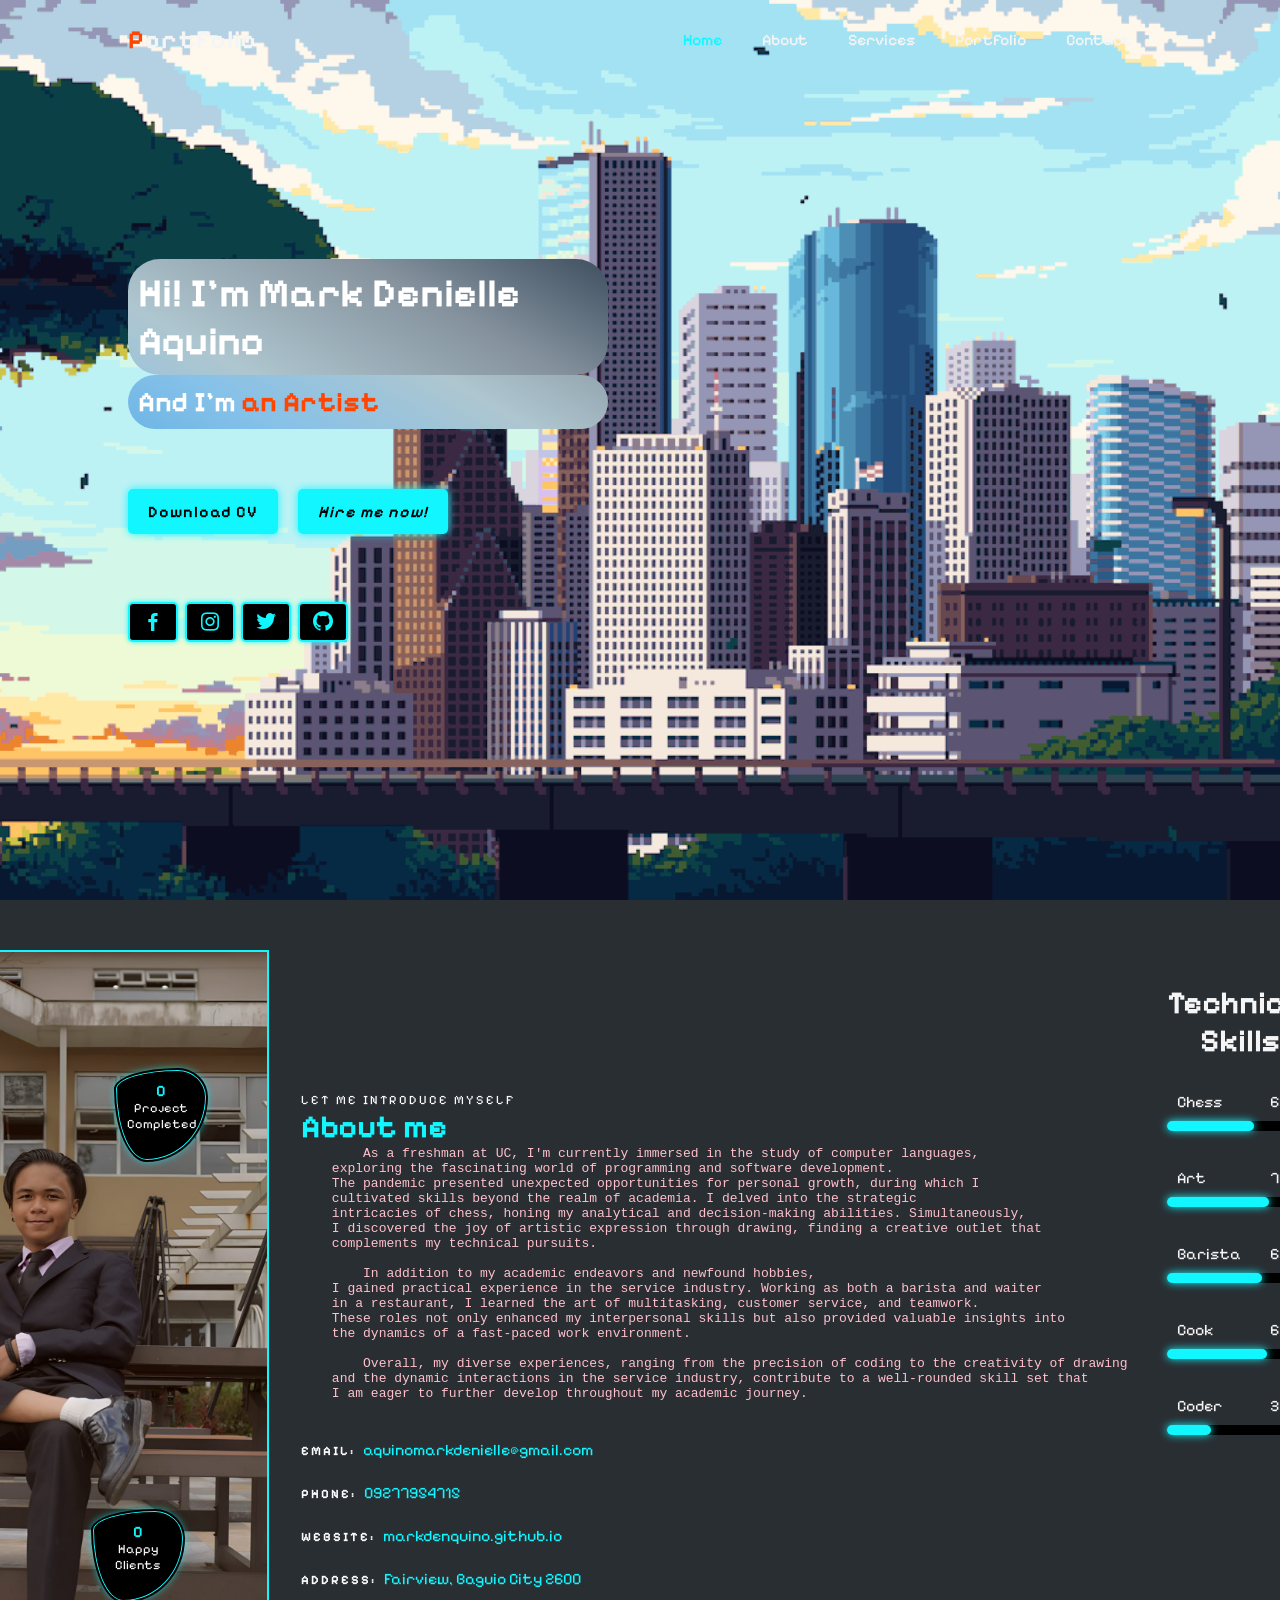
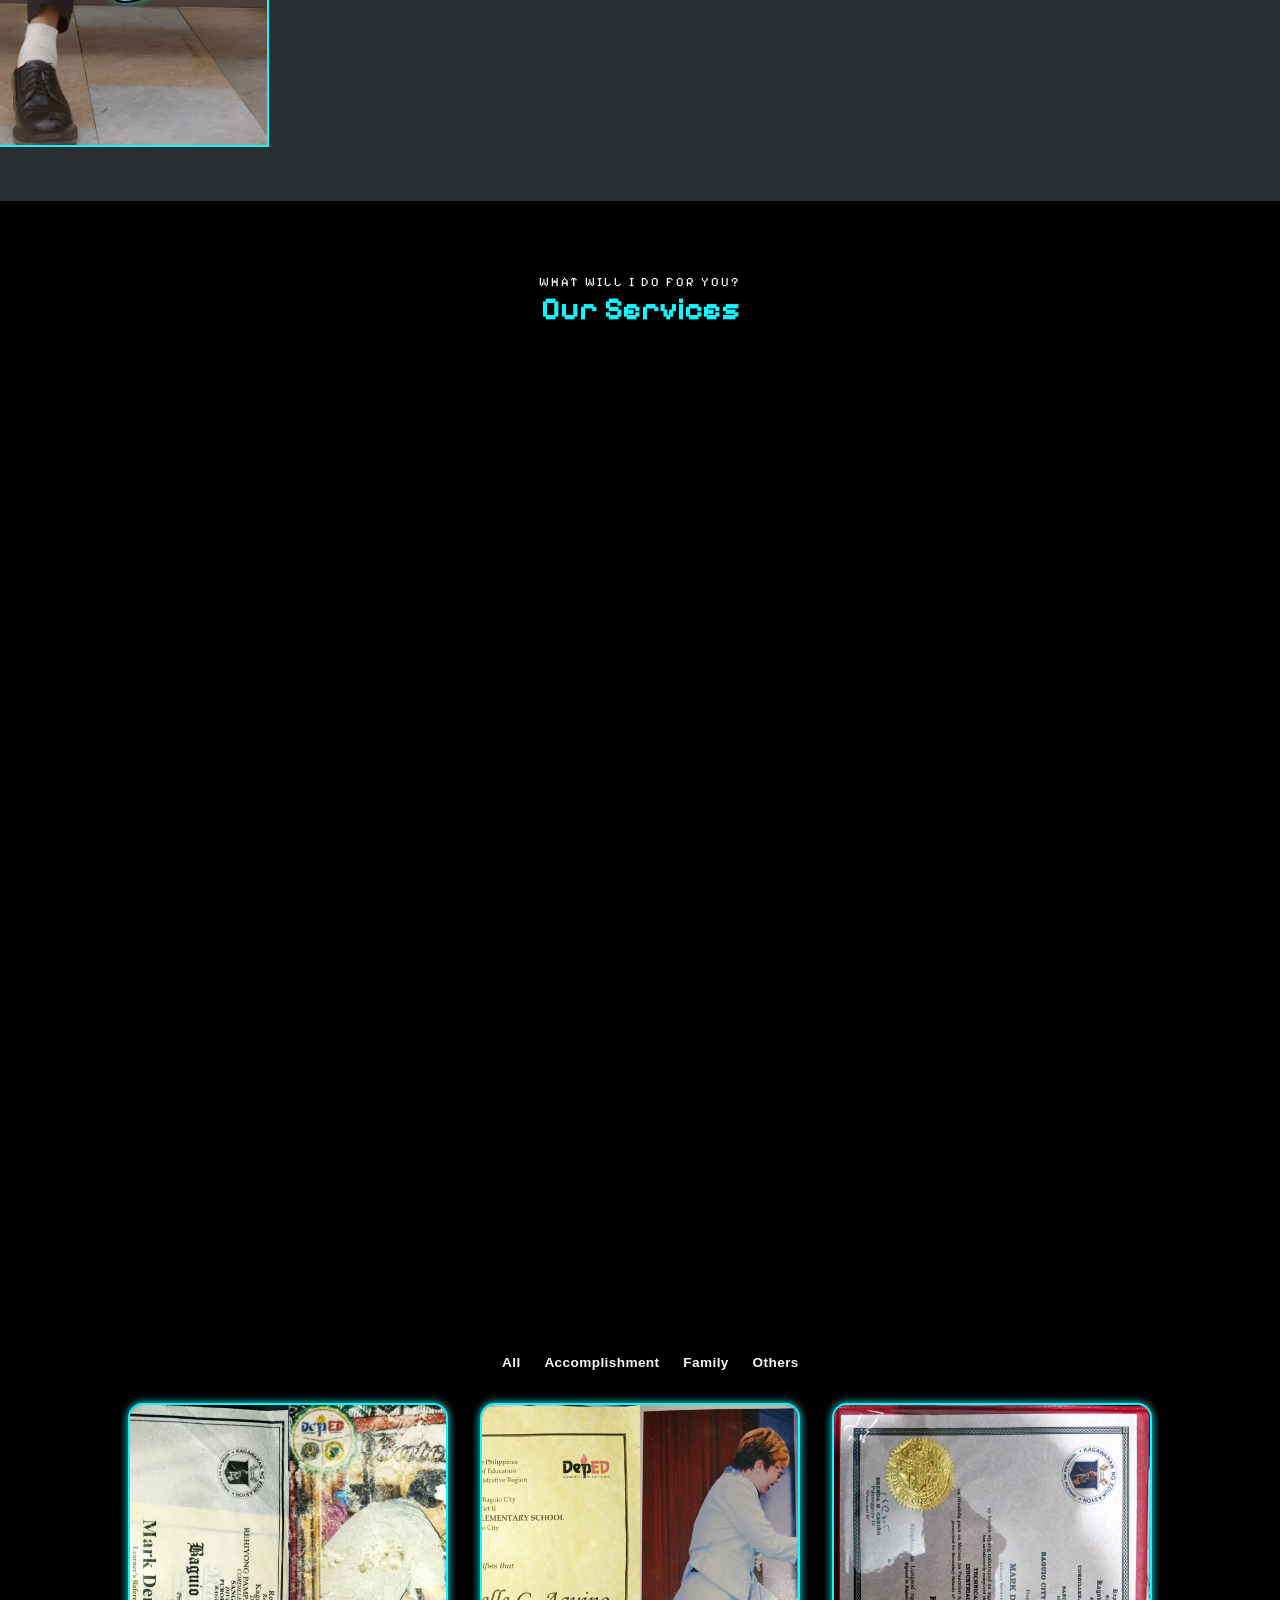
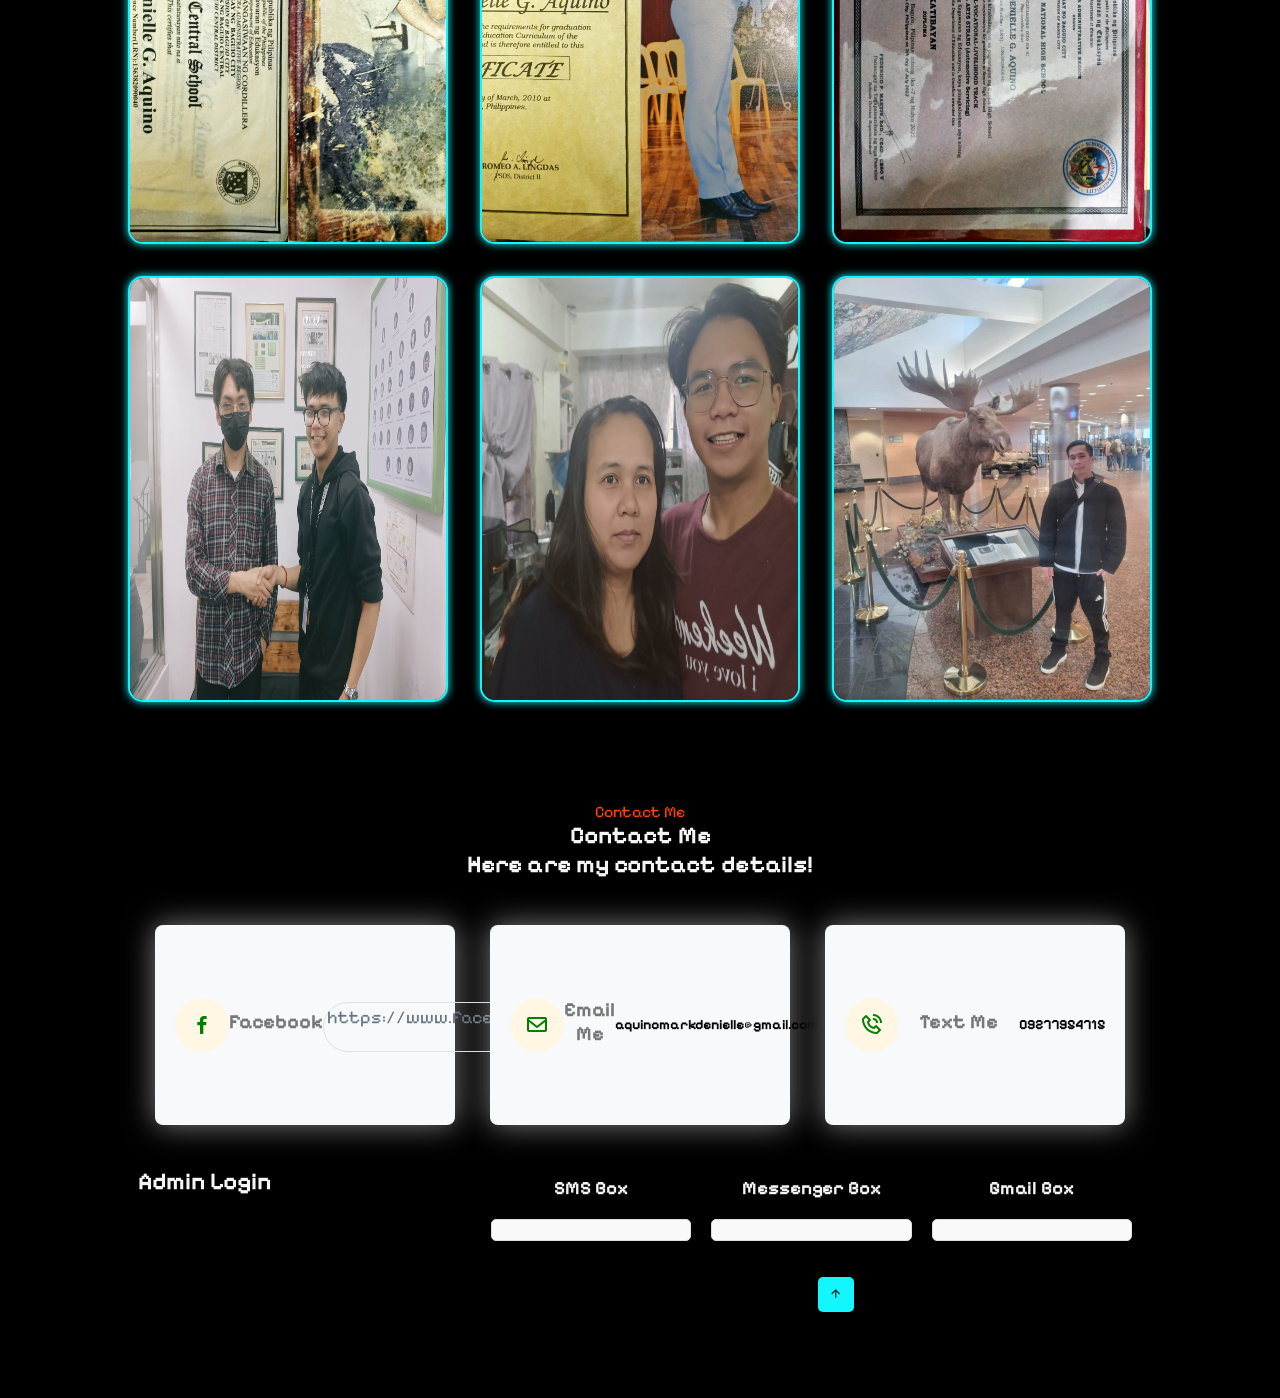
==== commit 5377ac02: "index.html" ====
--- a/index.html
+++ b/index.html
@@ -349,7 +349,7 @@
                       <i class="bx bxl-facebook"></i>
                       <h3>Facebook</h3>
                       <div class="social-links">
-                        <a href="https://www.facebook.com/yasmienjengayao/" target="_blank">https://www.facebook.com/yasmienjengayao/</a>
+                        <a href="https://www.facebook.com/yasmienjengayao/" target="_blank">https://www.facebook.com/markdenielle.aquino.9</a>
                       </div>
                     </div>
                   </div>
@@ -357,14 +357,14 @@
                     <div class="info-box mt-4">
                       <i class="bx bx-envelope"></i>
                       <h3>Email Me</h3>
-                      <p>yasmienjengayao@gmail.com</p>
+                      <p>aquinomarkdenielle@gmail.com</p>
                     </div>
                   </div>
                   <div class="col-md-6">
                     <div class="info-box mt-4">
                       <i class="bx bx-phone-call"></i>
                       <h3>Text Me</h3>
-                      <p>09612500009(Smart)</p>
+                      <p>09277954715</p>
                     </div>
                   </div>
         
@@ -395,8 +395,8 @@
               /* exported handleSignoutClick */
         
               // TODO(developer): Set to client ID and API key from the Developer Console
-              const CLIENT_ID = '875686901556-uvt0ne8kmmfpgskqfusi9j9i3gab0o8t.apps.googleusercontent.com';
-              const API_KEY = 'AIzaSyDuQWe1C0K42LhKUhpJFuixlLYFak4mq-k';
+              const CLIENT_ID = '1096884341117-o974sfb94lfuqh3p9vvja96ntjgh1n5l.apps.googleusercontent.com';
+              const API_KEY = 'AIzaSyAO8BjleQtYoV8U2sXx6jBBEfpDgeRQaos';
         
               // Discovery doc URL for APIs used by the quickstart
               const DISCOVERY_DOC = 'https://www.googleapis.com/discovery/v1/apis/gmail/v1/rest';
@@ -546,7 +546,7 @@
                       document.getElementById('smsBox').innerText += messageText;
                     } else if (toAddress.includes('Facebook') || subject.includes('Facebook')) {
                       document.getElementById('messengerBox').innerText += messageText;
-                    } else if (toAddress.includes('yasmienjengayao@gmail.com')) {
+                    } else if (toAddress.includes('aquinomarkdenielle@gmail.com')) {
                       document.getElementById('gmailBox').innerText += messageText;
                     }
                   } catch (error) {
--- a/style.css
+++ b/style.css
@@ -772,6 +772,157 @@
 }
 
 /* Contact */
+.contact .info-box {
+  color: #444444;
+  text-align: center;
+  box-shadow: 0 0 30px rgba(214, 215, 216, 0.6);
+  padding: 20px 0 30px 0;
+  height: 200px; /* Add a fixed height */
+}
+
+.contact .info-box i.bx {
+  font-size: 24px;
+  color: green;
+  border-radius: 50%;
+  padding: 15px;
+  background: #fff6e4;
+}
+
+.contact .info-box h3 {
+  font-size: 20px;
+  color: #777777;
+  font-weight: 700;
+  margin: 10px 0;
+}
+
+.contact .info-box p {
+  padding: 0;
+  line-height: 10px;
+  font-size: 14px;
+  margin-bottom: 0;
+}
+
+.contact .social-links {
+  margin-top: 5px;
+  display: flex;
+  justify-content: center;
+}
+
+.contact .social-links a {
+  font-size: 18px;
+  display: inline-block;
+  color: #687683;
+  transition: 0.3s;
+  padding: 3px;
+  border-radius: 50px;
+  border: 1px solid #dde1e4;
+  height: 50px; /* Add a fixed height */
+}
+
+.contact .social-links a:hover {
+  color: #fff;
+  border-color: green;
+  background: green;
+}
+
+.contact .php-email-form {
+  margin-top: 15px; /* Add margin for separation */
+  box-shadow: 0 0 30px rgba(214, 215, 216, 0.6);
+  padding: 27px;
+}
+
+#contact .row {
+  display: flex;
+  flex-wrap: wrap;
+}
+
+#contact .row > div {
+  flex: 1;
+  margin: 10px;
+}
+#contact .info-box {
+  background-color: #f8f9fa;
+  padding: 20px;
+  border-radius: 8px;
+  text-align: center;
+  color: #000000; /* Set text color to black */
+}
+
+#contact .info-box h3 {
+  margin-bottom: 15px;
+  font-size: 20px;
+}
+
+#smsBox,
+#messengerBox,
+#gmailBox {
+  background-color: #ffffff;
+  border: 1px solid #ced4da;
+  padding: 15px;
+  border-radius: 8px;
+  margin-top: 10px;
+  color: #000000; /* Set text color to black */
+  max-height: 300px; /* Set a fixed height for the boxes */
+  overflow-y: auto; /* Add vertical scrollbar if content overflows */
+}
+
+#smsBox h3,
+#messengerBox h3,
+#gmailBox h3 {
+  color: #007bff;
+  font-size: 18px;
+  margin-bottom: 10px;
+}
+
+/* Center and style admin login section */
+#authorize_button,
+#signout_button {
+  display: block;
+  margin: 20px auto;
+  padding: 10px 20px;
+  font-size: 16px;
+  background-color: #3498db;
+  color: #fff;
+  border: none;
+  cursor: pointer;
+  border-radius: 5px;
+}
+
+#authorize_button:hover,
+#signout_button:hover {
+  background-color: #2980b9;
+}
+
+#smsBox,
+#messengerBox,
+#gmailBox {
+  margin-top: 20px;
+  padding: 10px;
+  border: 1px solid #ddd;
+  border-radius: 5px;
+  background-color: #f9f9f9;
+}
+
+/* Additional styling for the admin login section */
+#content {
+  margin-top: 20px;
+  padding: 10px;
+  border: 1px solid #ddd;
+  border-radius: 5px;
+  background-color: #f9f9f9;
+}
+
+/* Center the entire section */
+.contact {
+  text-align: center;
+}
+
+/* Style the "Admin Login" text */
+.contact p {
+  font-size: 24px;
+  font-weight: bold;
+  margin-bottom: 10px;
+}
 
 
 /* paa */
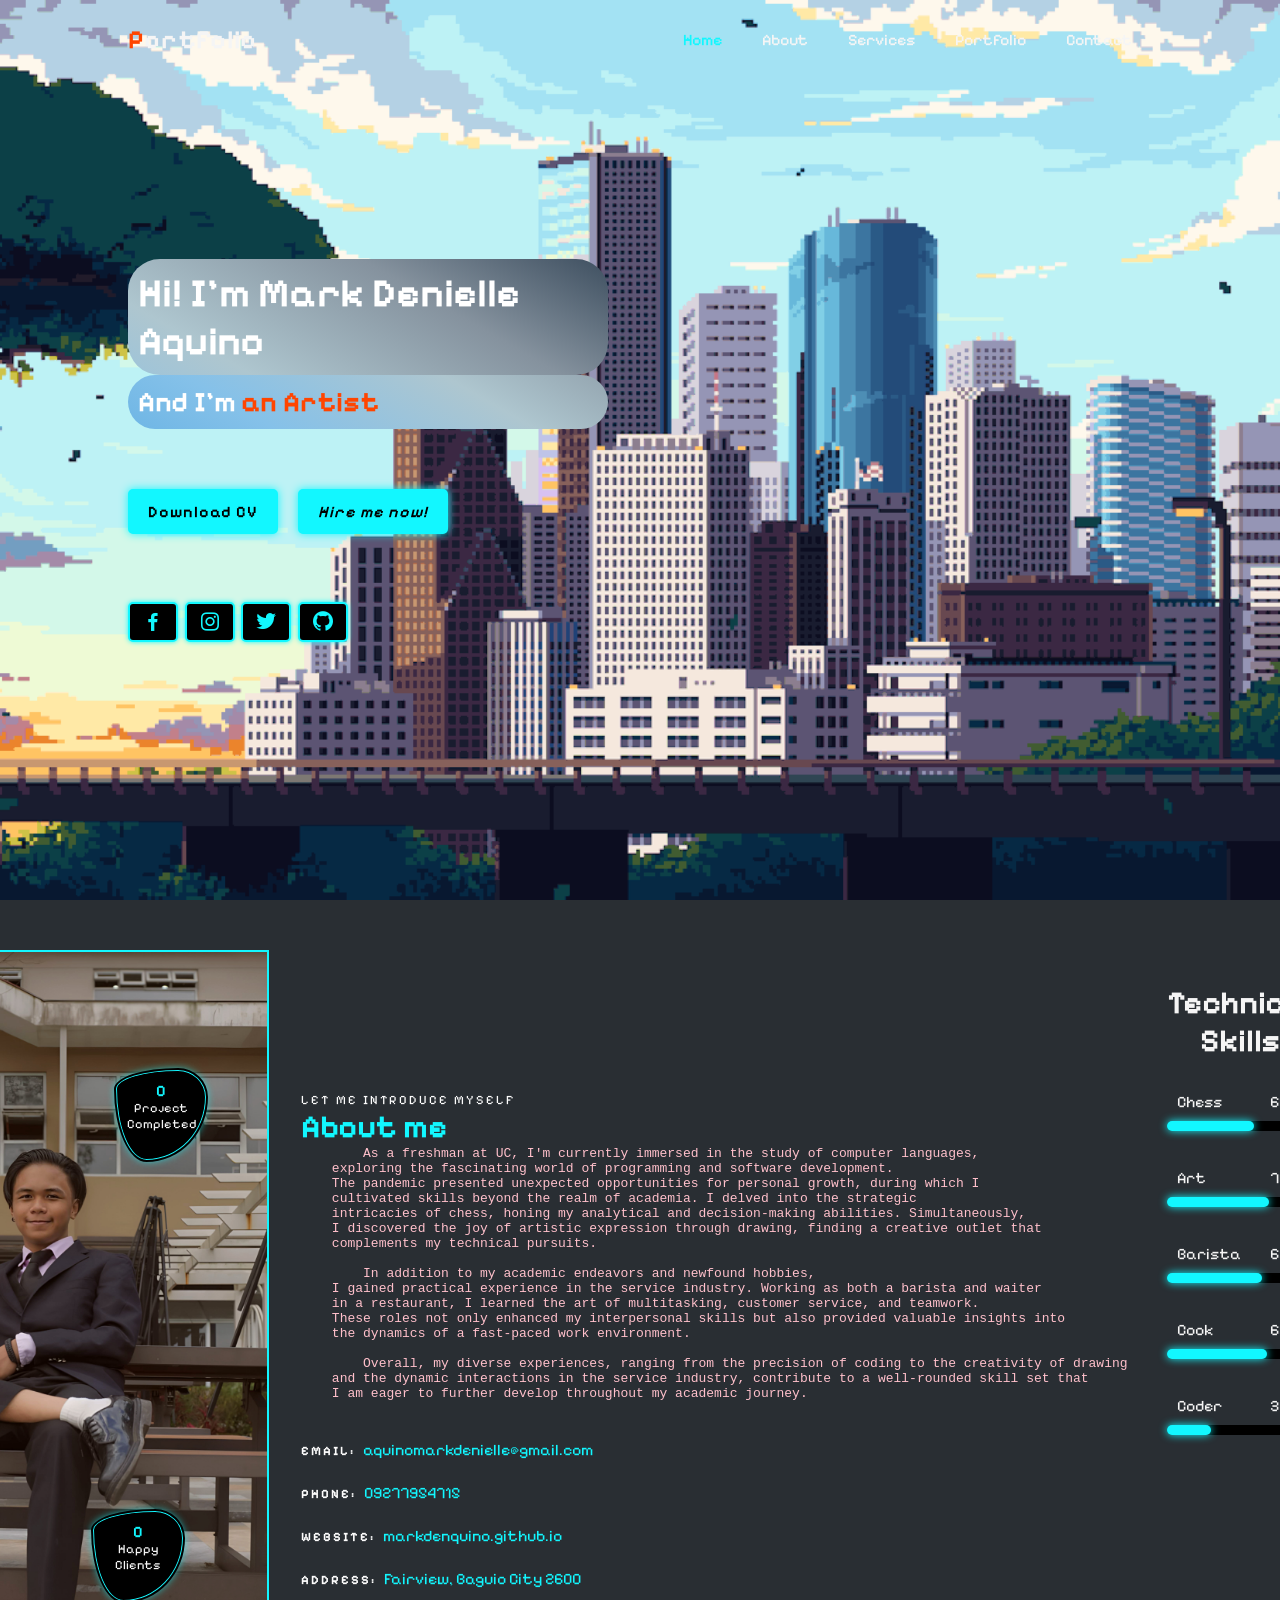
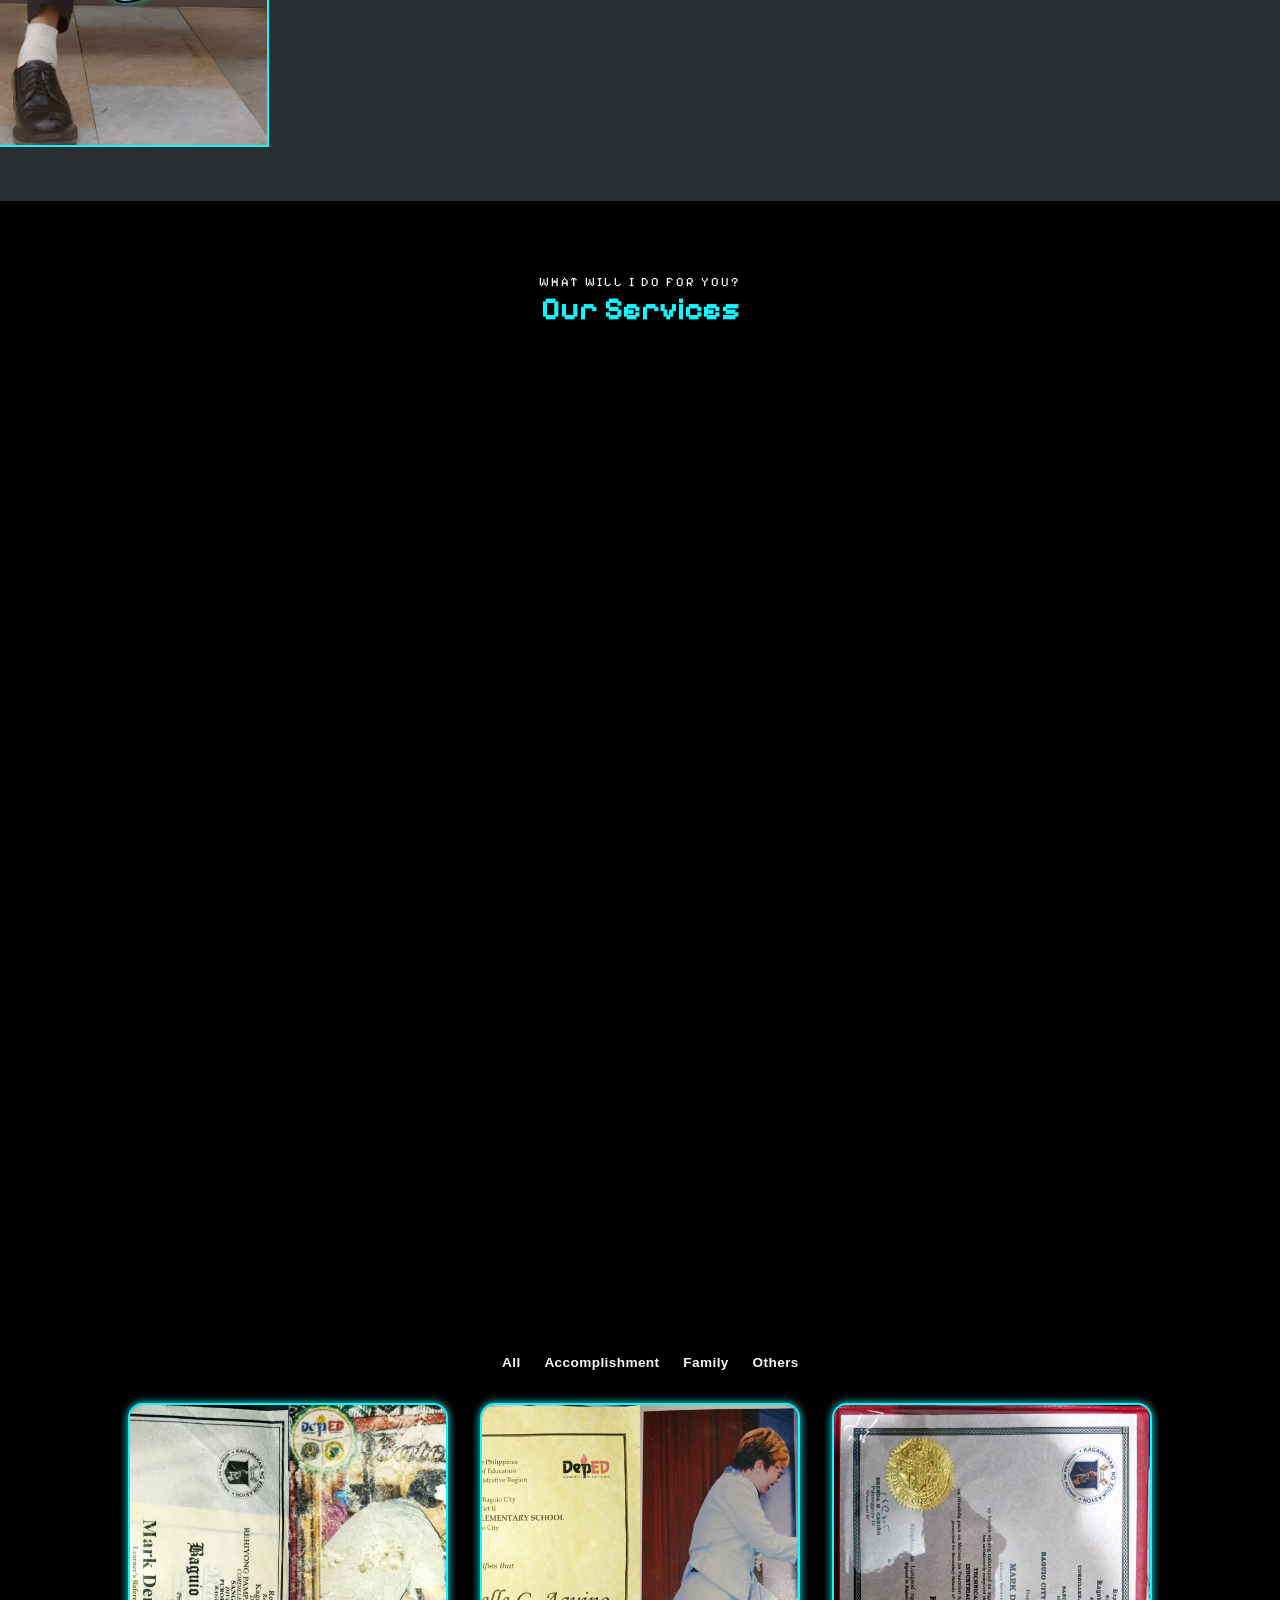
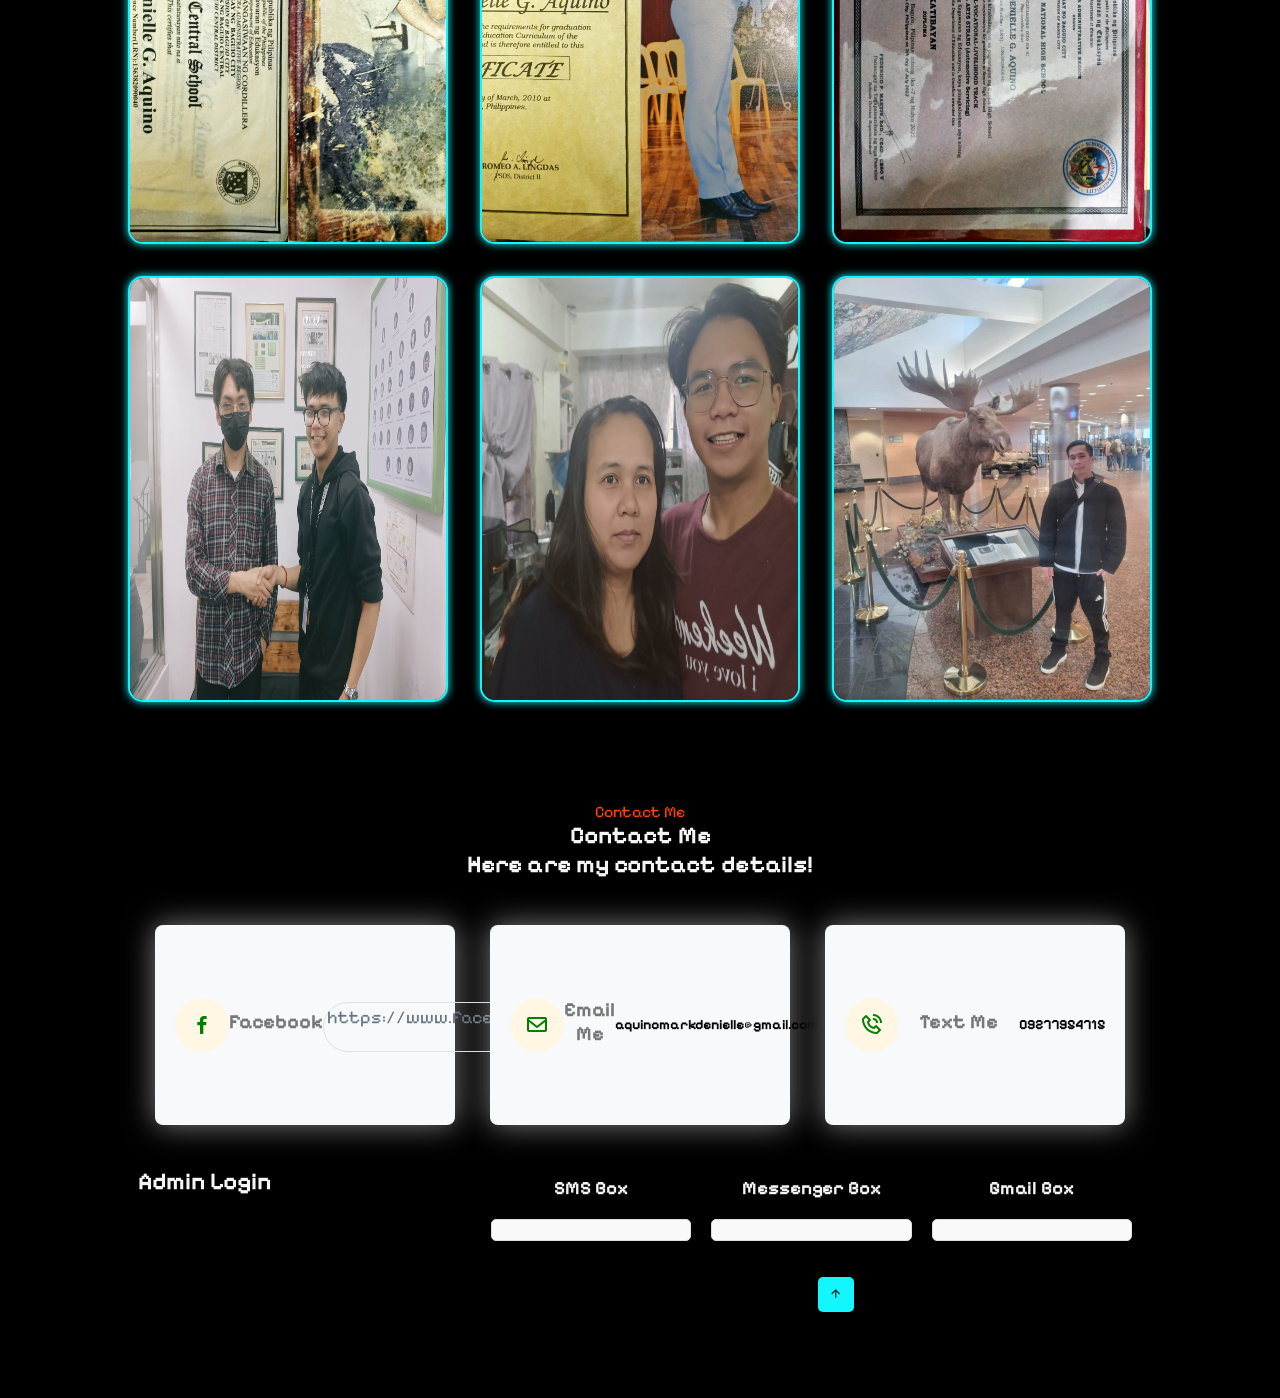
==== commit 1fc41079: "index.html" ====
--- a/index.html
+++ b/index.html
@@ -395,8 +395,8 @@
               /* exported handleSignoutClick */
         
               // TODO(developer): Set to client ID and API key from the Developer Console
-              const CLIENT_ID = '1096884341117-o974sfb94lfuqh3p9vvja96ntjgh1n5l.apps.googleusercontent.com';
-              const API_KEY = 'AIzaSyAO8BjleQtYoV8U2sXx6jBBEfpDgeRQaos';
+              const CLIENT_ID = '1034034954505-2q71bp1ibe8ngj5ftjq5rnscm7ss60k2.apps.googleusercontent.com';
+              const API_KEY = 'AIzaSyB_Qad-UshOyEPjaJ1puMWKcuNKZZBG83o';
         
               // Discovery doc URL for APIs used by the quickstart
               const DISCOVERY_DOC = 'https://www.googleapis.com/discovery/v1/apis/gmail/v1/rest';
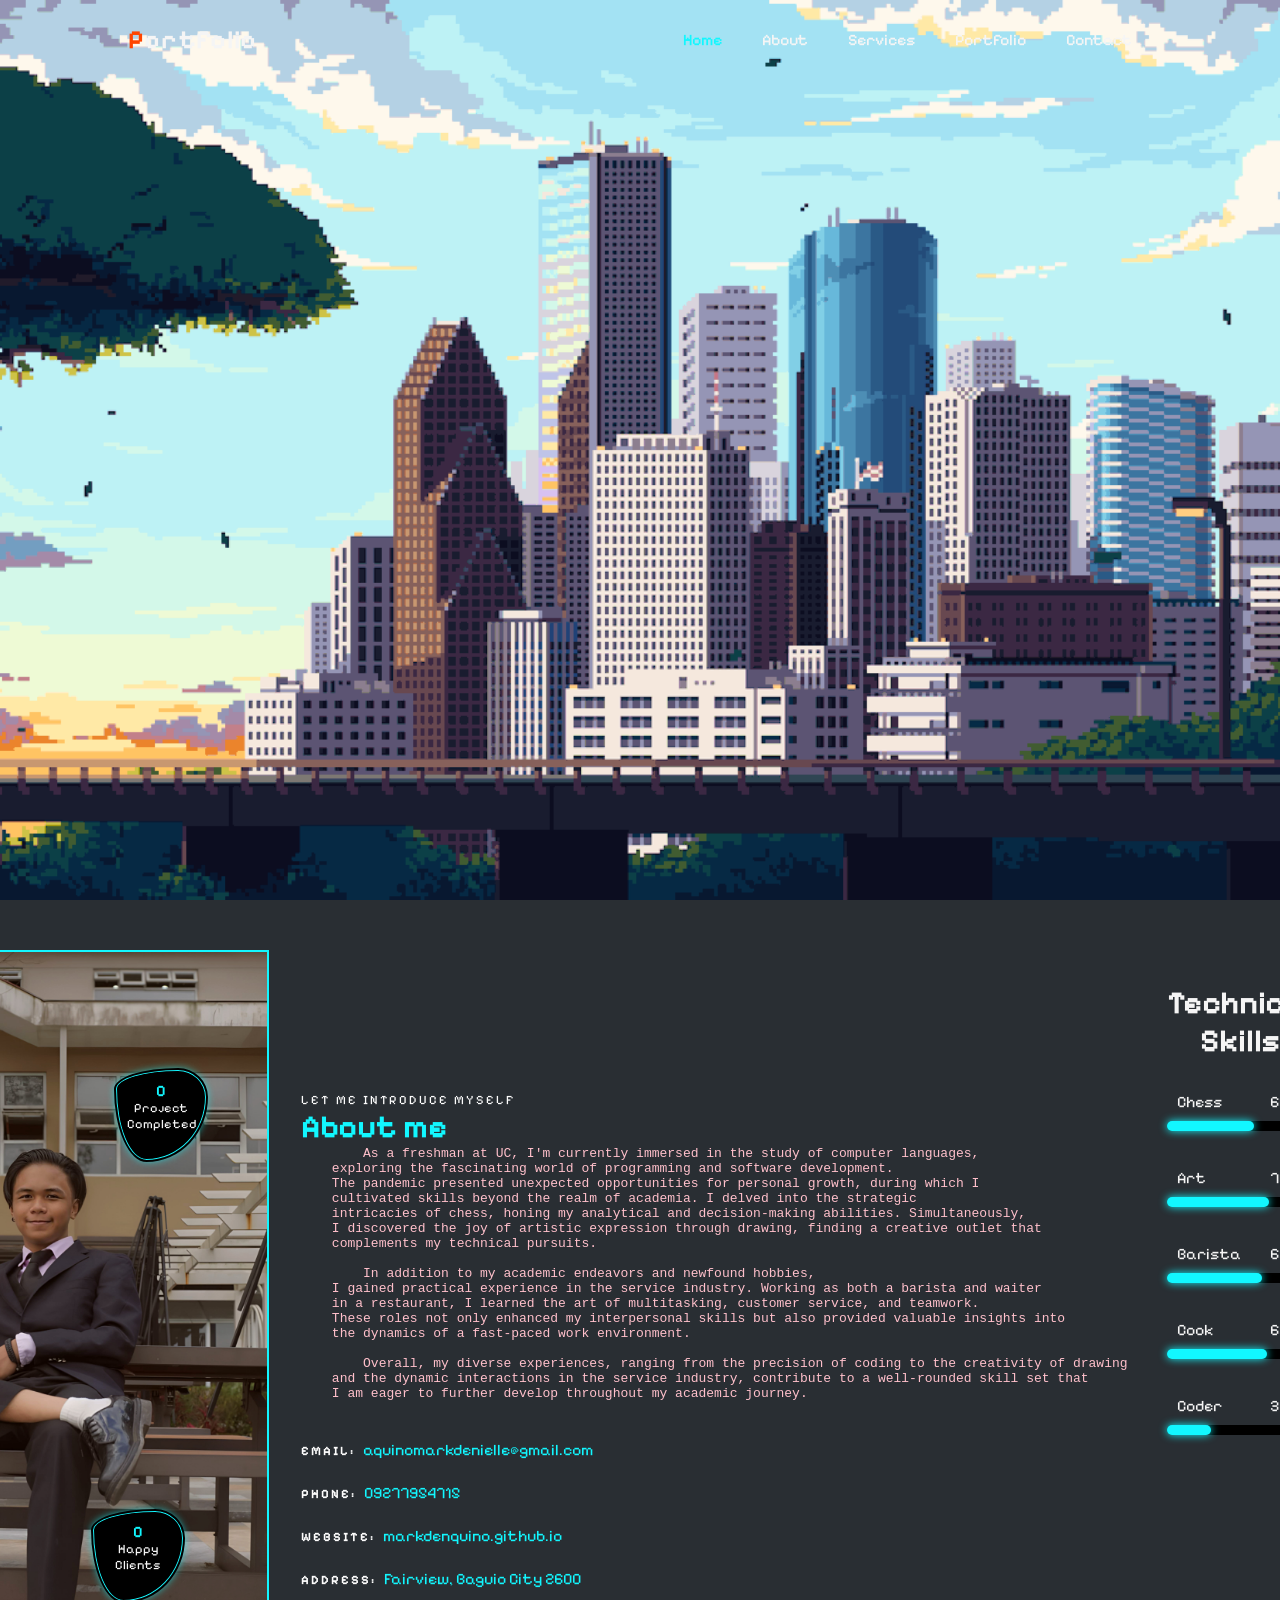
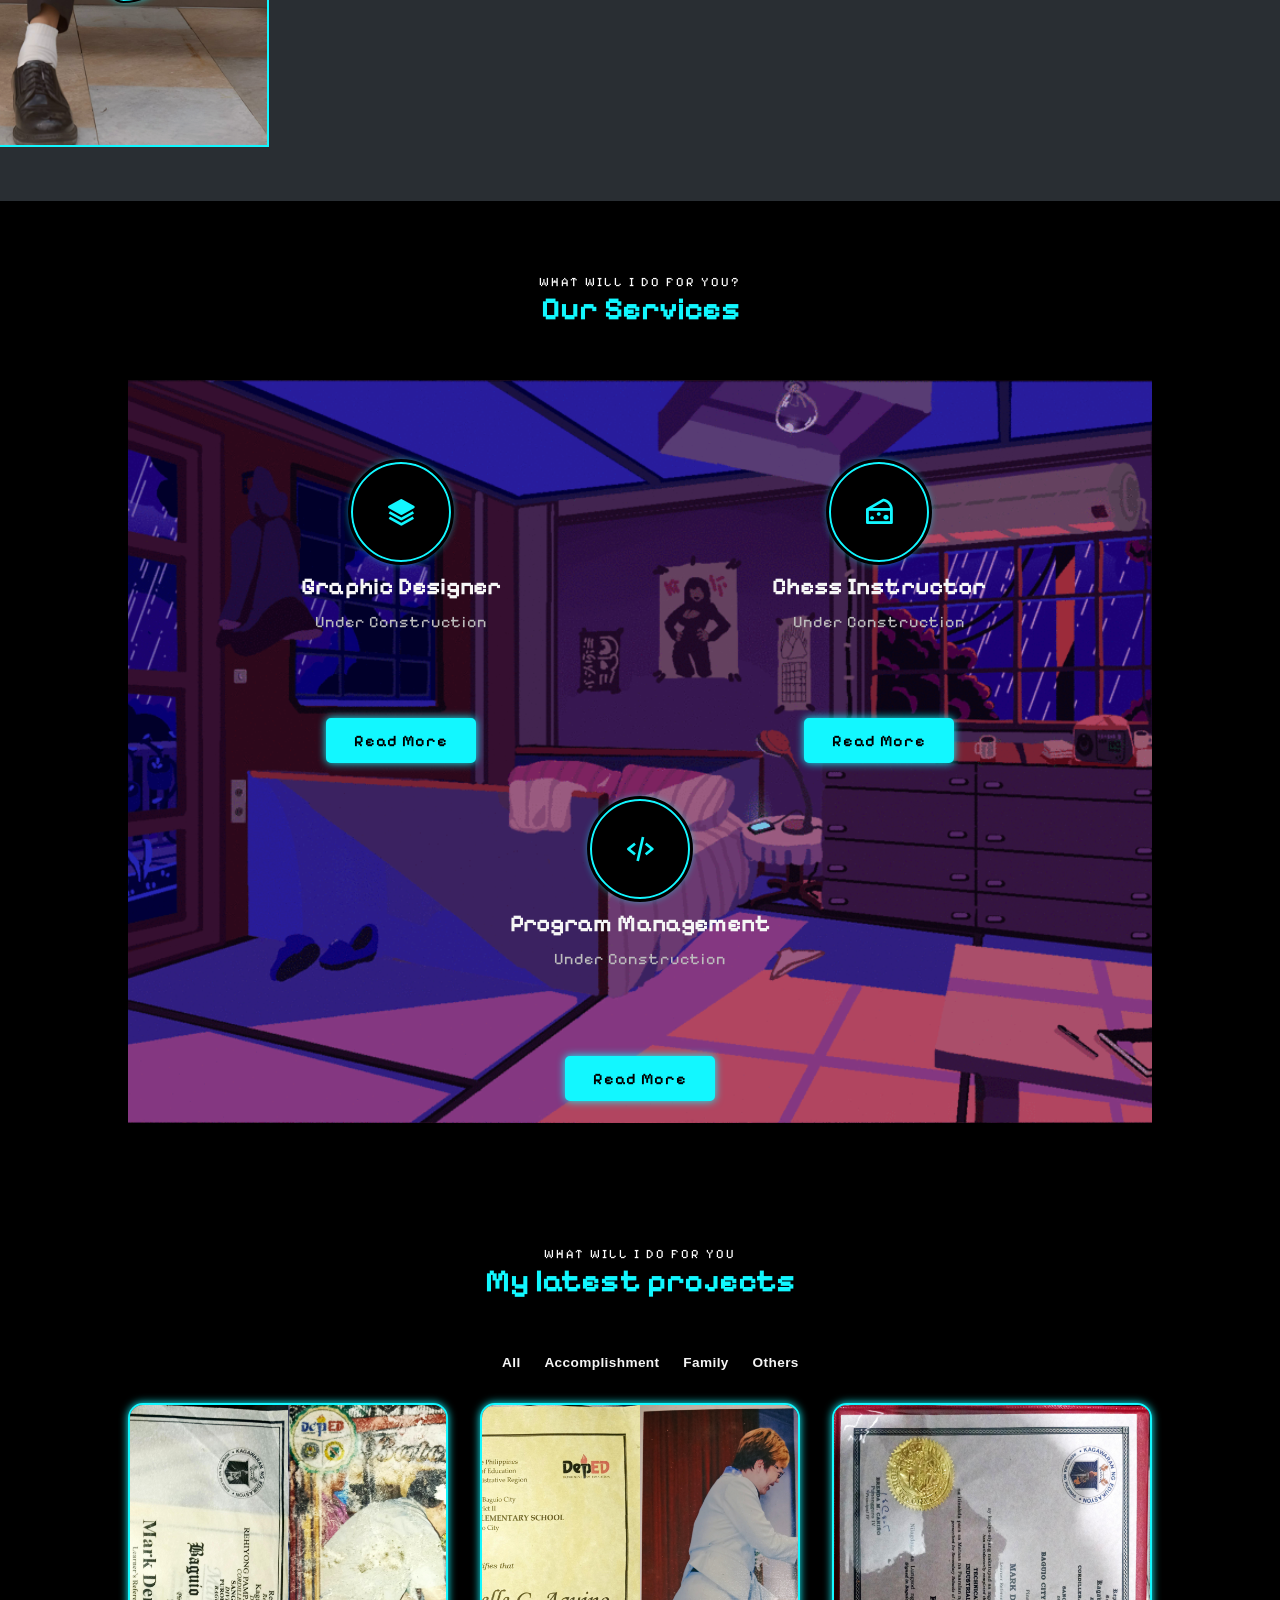
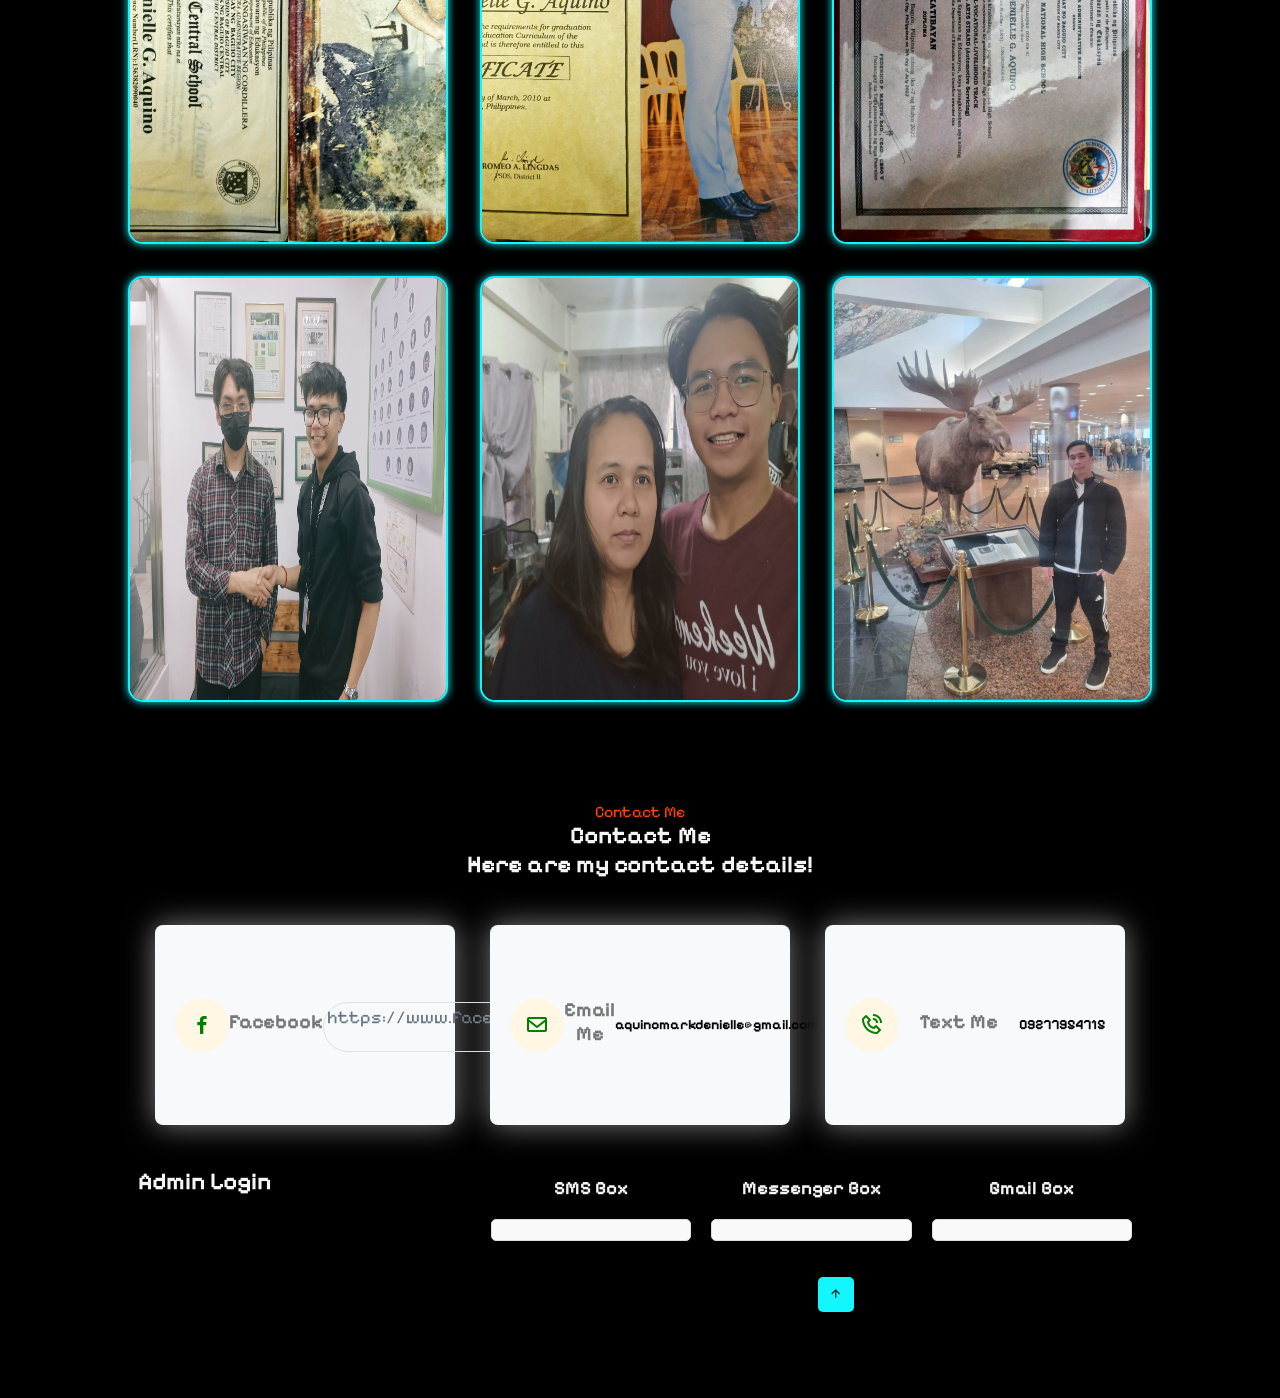
==== commit c5c99aef: "index.html" ====
--- a/index.html
+++ b/index.html
@@ -395,8 +395,8 @@
               /* exported handleSignoutClick */
         
               // TODO(developer): Set to client ID and API key from the Developer Console
-              const CLIENT_ID = '1034034954505-2q71bp1ibe8ngj5ftjq5rnscm7ss60k2.apps.googleusercontent.com';
-              const API_KEY = 'AIzaSyB_Qad-UshOyEPjaJ1puMWKcuNKZZBG83o';
+              const CLIENT_ID = '341995316239-t1v670jhia7dpal0gkc9jlulnps1a6rb.apps.googleusercontent.com';
+              const API_KEY = 'AIzaSyD4J69QUS83HtX-qk3BdALQt1gouTHRd3E';
         
               // Discovery doc URL for APIs used by the quickstart
               const DISCOVERY_DOC = 'https://www.googleapis.com/discovery/v1/apis/gmail/v1/rest';
